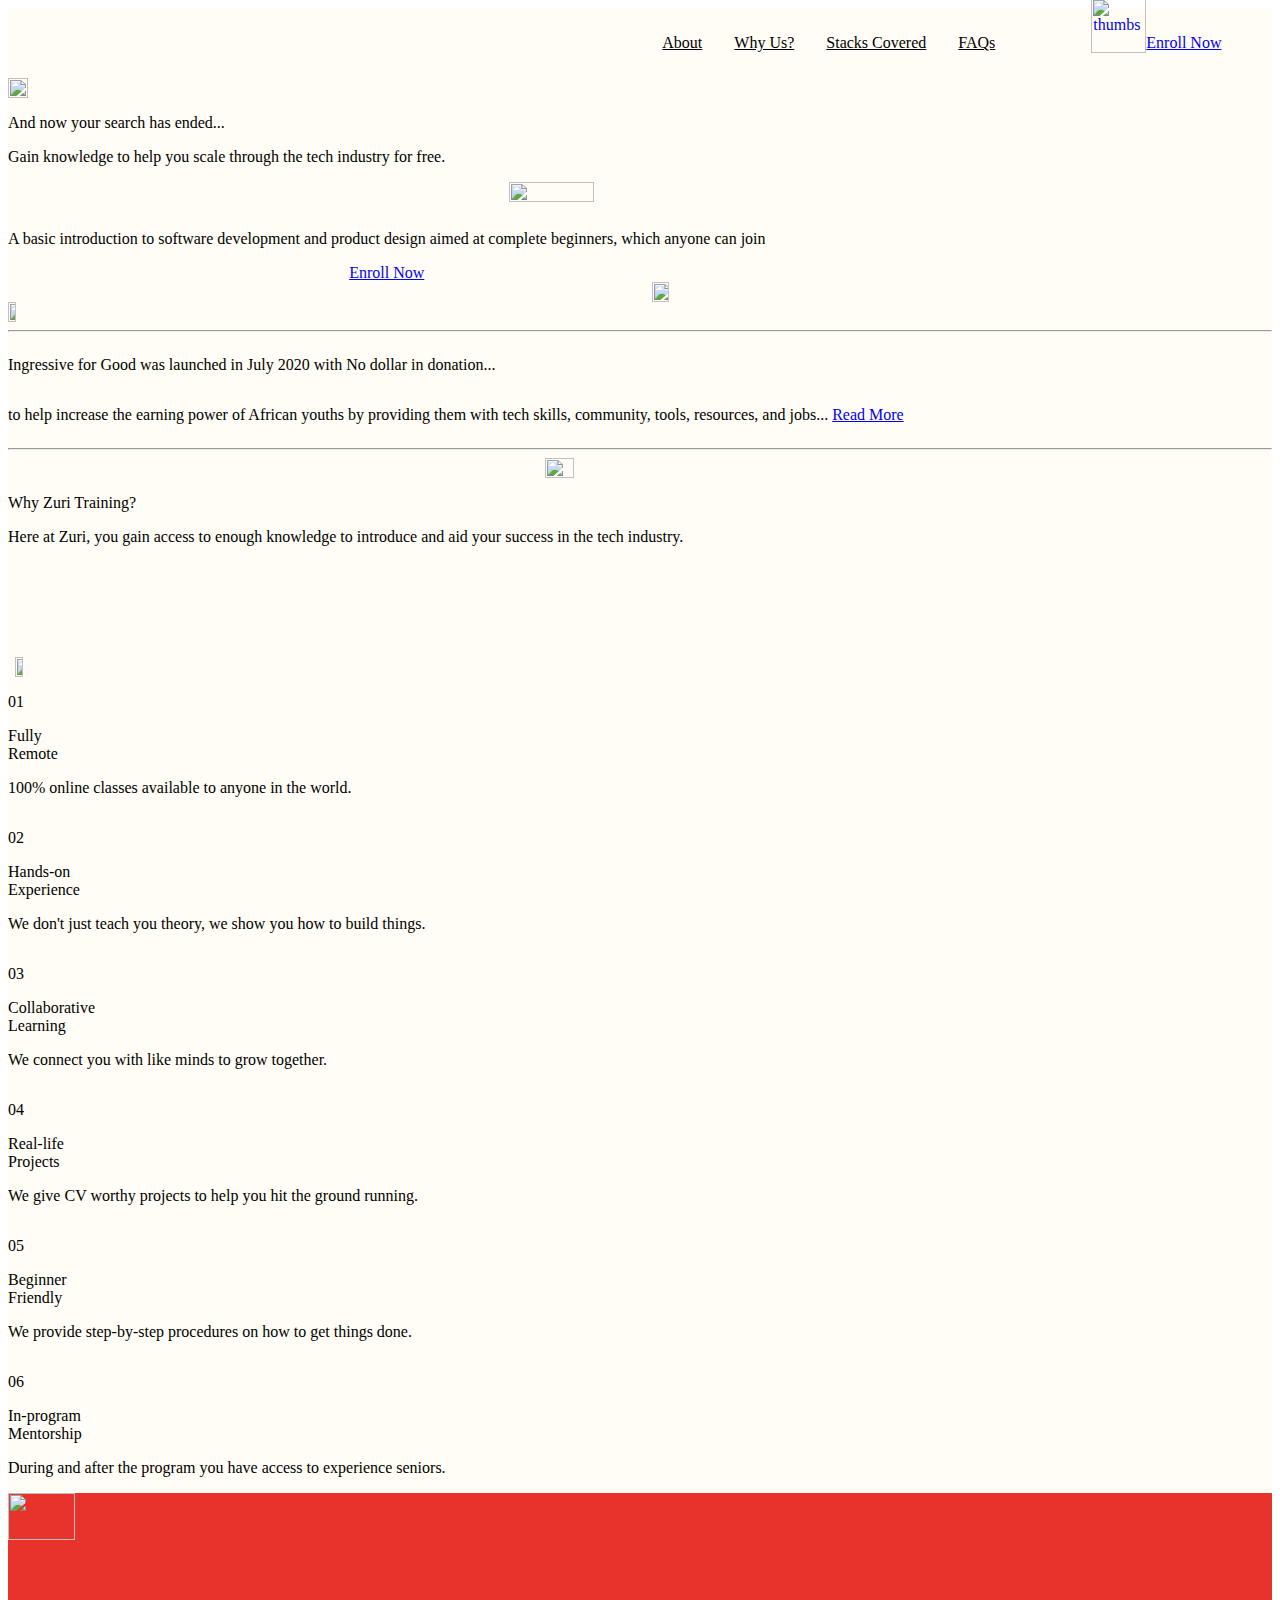
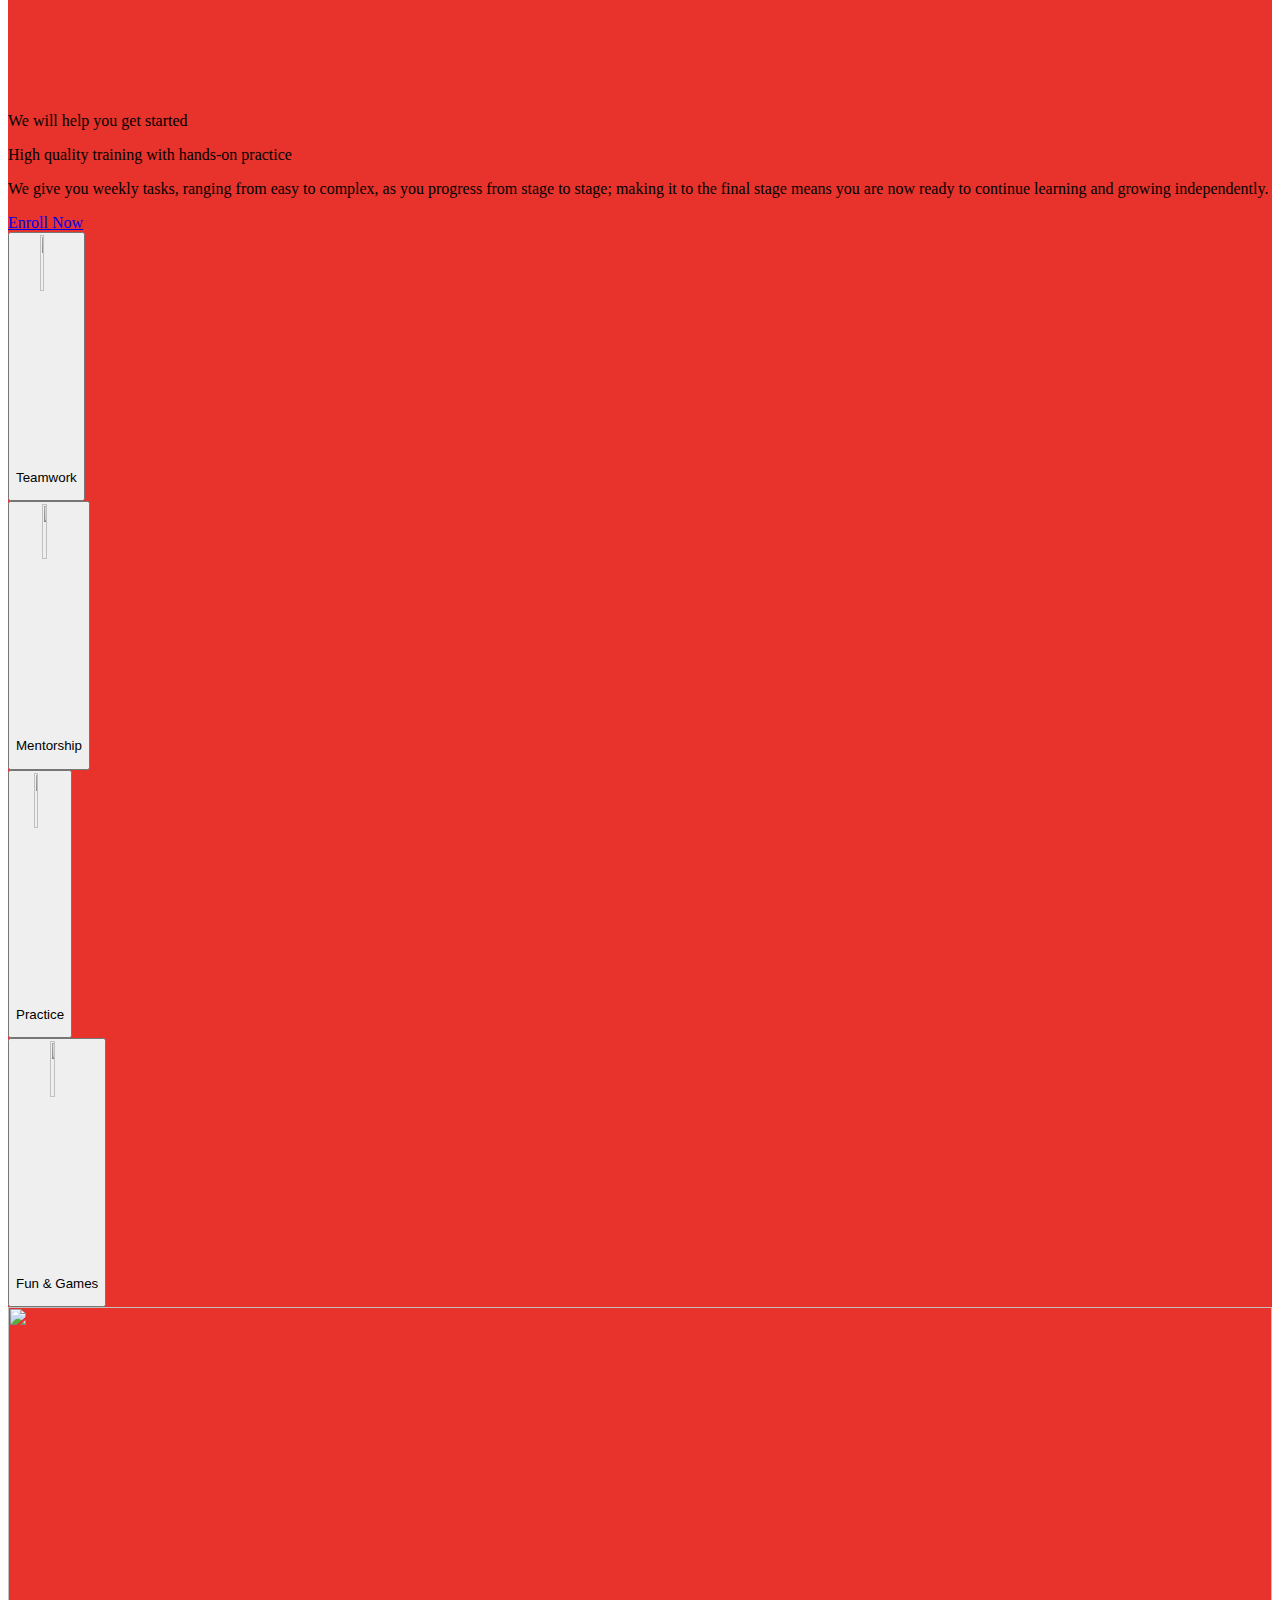
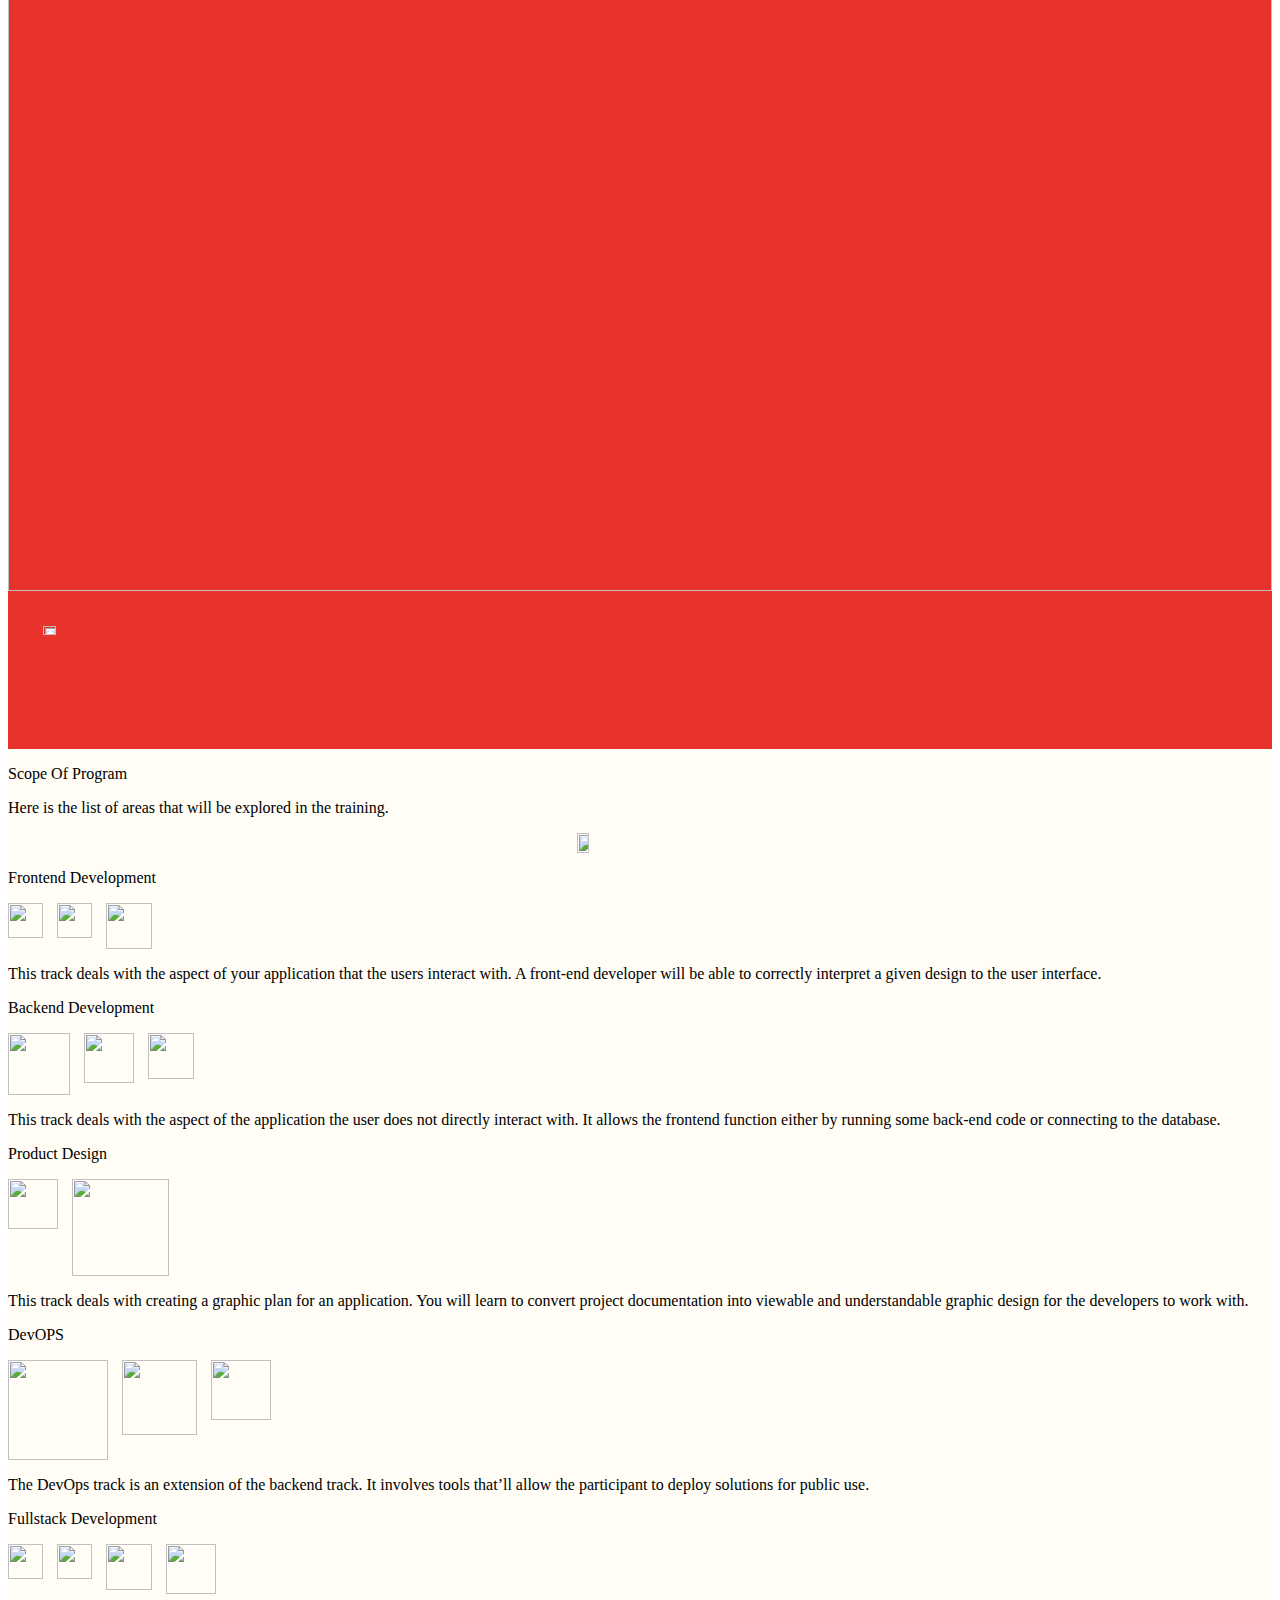
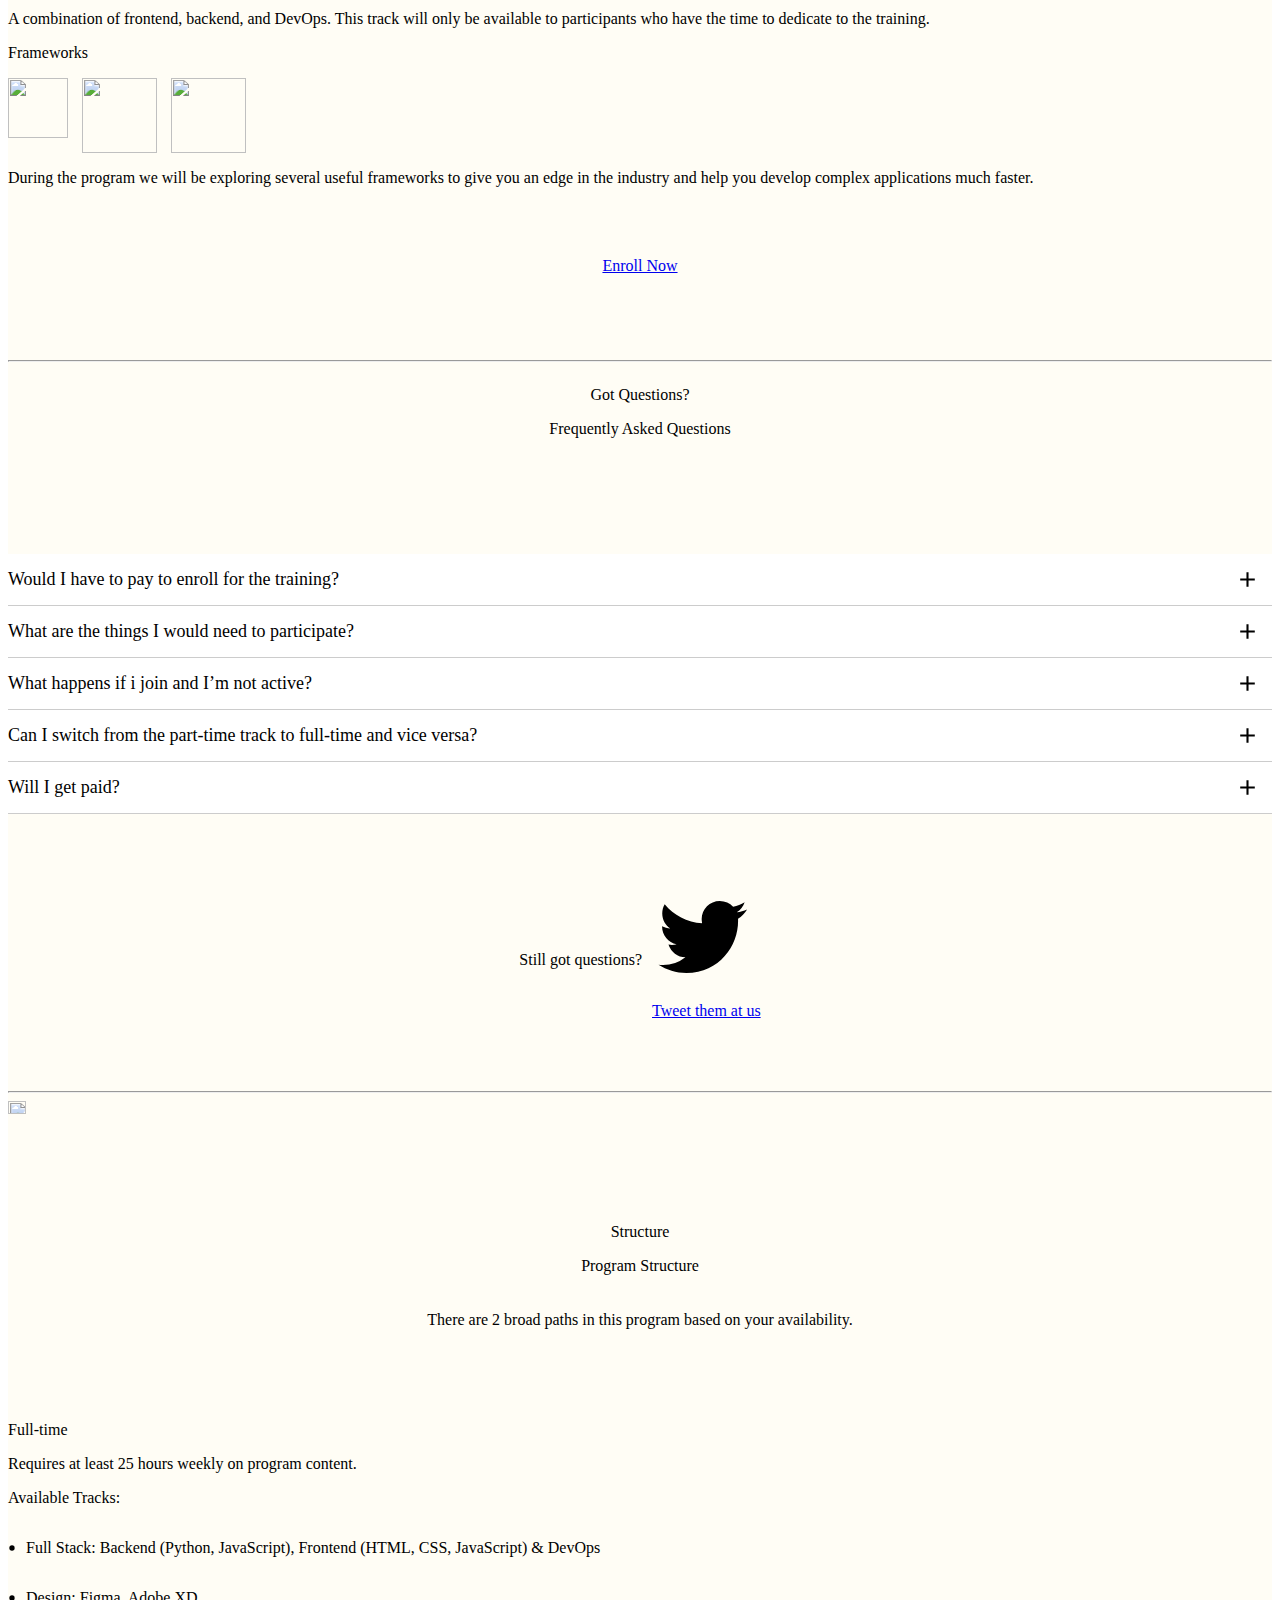
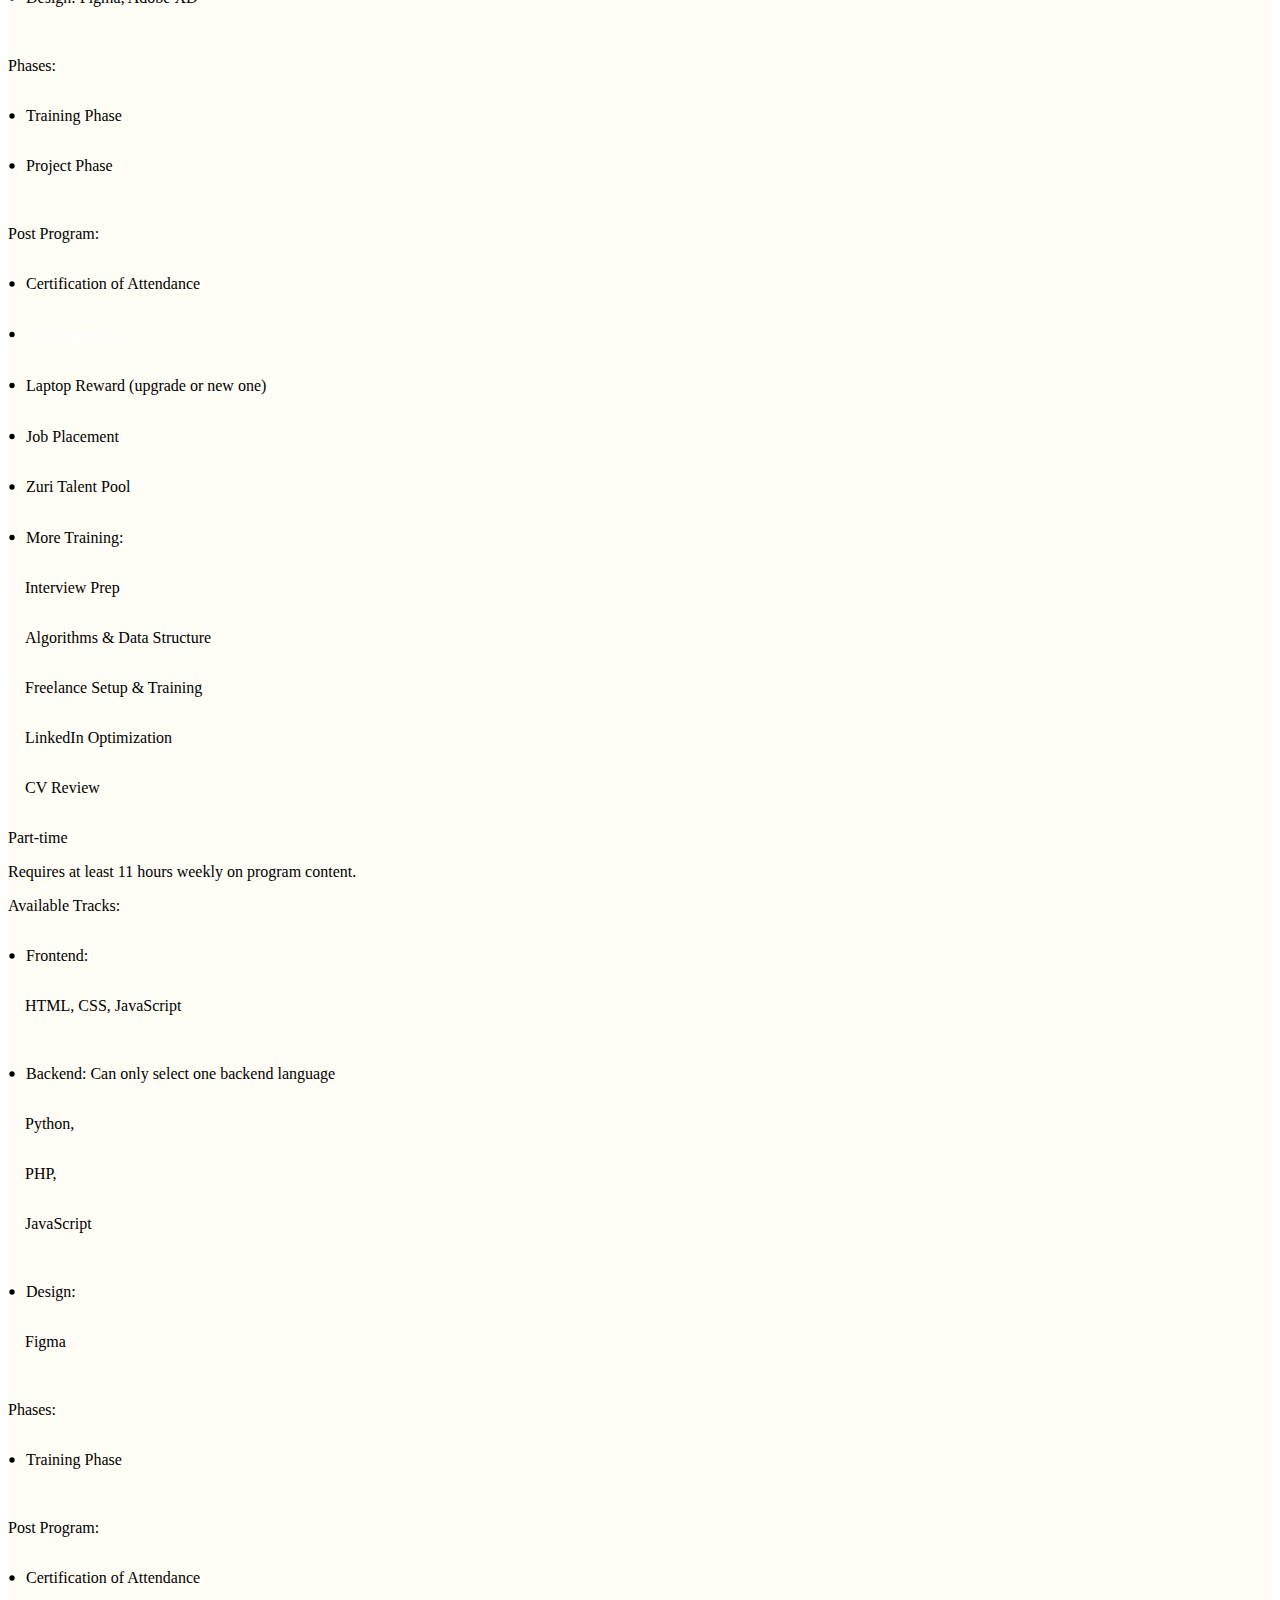
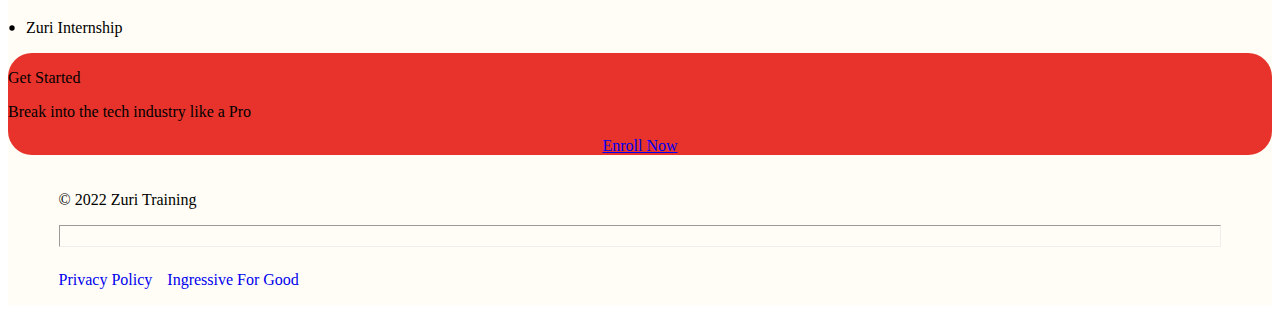
==== page2/index.html @ 5b31861f "Updated Index, Styles and more Resources" ====
<html lang="en"><head><meta charset="utf-8"><link rel="icon" href="/favicon.ico"><meta name="viewport" content="width=device-width,initial-scale=1"><meta name="theme-color" content="#000000"><meta name="Zuri training by ingressive for good" content=" Basic introduction to software development and design aimed at complete beginners which anyone can join."><link rel="”preload”" href="/fonts/Graphik-Medium.woff2"><link rel="”preload”" href="/fonts/Graphik-Semibold.woff2"><link rel="”preload”" href="/fonts/Graphik-Regular.woff2"><link rel="apple-touch-icon" href="/logo192.jpg"><link rel="manifest" href="/manifest.json"><title>Zuri</title><meta name="title" content="Basic introduction to software development and design aimed at complete beginners which anyone can join. "><meta name="description" content="Basic introduction to software development and design aimed at complete beginners which anyone can join."><meta property="og:type" content="website"><meta property="og:url" content=""><meta property="og:title" content="Basic introduction to software development and design aimed at complete beginners which anyone can join. "><meta property="og:description" content="Basic introduction to software development and design aimed at complete beginners which anyone can join."><meta property="og:image" content="./zuri.jpeg"><meta property="twitter:card" content="summary_large_image"><meta property="twitter:url" content=""><meta property="twitter:title" content="Basic introduction to software development and design aimed at complete beginners which anyone can join. "><meta property="twitter:description" content="Basic introduction to software development and design aimed at complete beginners which anyone can join."><script defer="defer" src="/static/js/main.8ba7b611.js"></script><link href="/static/css/main.4be9d1e8.css" rel="stylesheet"><style type="text/css">.styles_faq-row-wrapper__3vA1D {
    background-color: var(--faq-bg-color, white); }
    .styles_faq-row-wrapper__3vA1D h2 {
      margin: 0;
      color: var(--title-text-color, black);
      font-size: var(--title-text-size, 30px); }
    .styles_faq-row-wrapper__3vA1D .styles_faq-row__2YF3c {
      display: flex;
      justify-content: space-between;
      padding: 5px 0;
      border-bottom: 1px solid #ccc; }
    .styles_faq-row-wrapper__3vA1D .styles_row-body__1NvUo .styles_faq-row__2YF3c {
      flex-direction: column;
      position: relative; }
      .styles_faq-row-wrapper__3vA1D .styles_row-body__1NvUo .styles_faq-row__2YF3c .styles_row-title__1YiiY {
        padding: 10px 0;
        display: flex;
        justify-content: space-between;
        color: var(--row-title-color, black);
        font-size: var(--row-title-text-size, large);
        cursor: pointer;
        align-items: center; }
        .styles_faq-row-wrapper__3vA1D .styles_row-body__1NvUo .styles_faq-row__2YF3c .styles_row-title__1YiiY.styles_no-tabfocus__1HmyD {
          outline: none; }
        .styles_faq-row-wrapper__3vA1D .styles_row-body__1NvUo .styles_faq-row__2YF3c .styles_row-title__1YiiY .styles_row-title-text__1MuhU {
          padding-right: 3em; }
        .styles_faq-row-wrapper__3vA1D .styles_row-body__1NvUo .styles_faq-row__2YF3c .styles_row-title__1YiiY .styles_icon-wrapper__2cftw {
          max-width: 25px;
          max-height: 25px;
          margin: 0;
          padding: 0;
          color: var(--arrow-color, black);
          transform: rotate(0deg);
          transition: transform var(--transition-duration, 0.3s);
          position: absolute;
          top: 13px;
          right: 12px; }
          .styles_faq-row-wrapper__3vA1D .styles_row-body__1NvUo .styles_faq-row__2YF3c .styles_row-title__1YiiY .styles_icon-wrapper__2cftw svg {
            width: 100%;
            height: 100%; }
          .styles_faq-row-wrapper__3vA1D .styles_row-body__1NvUo .styles_faq-row__2YF3c .styles_row-title__1YiiY .styles_icon-wrapper__2cftw svg {
            fill: var(--arrow-color, black); }
        .styles_faq-row-wrapper__3vA1D .styles_row-body__1NvUo .styles_faq-row__2YF3c .styles_row-title__1YiiY.styles_closed__39w54 + .styles_row-content__QOGZd {
          visibility: hidden; }
          .styles_faq-row-wrapper__3vA1D .styles_row-body__1NvUo .styles_faq-row__2YF3c .styles_row-title__1YiiY.styles_closed__39w54 + .styles_row-content__QOGZd.styles_animate__3ecdr {
            opacity: 0;
            transition: height var(--transition-duration, 0.3s); }
          .styles_faq-row-wrapper__3vA1D .styles_row-body__1NvUo .styles_faq-row__2YF3c .styles_row-title__1YiiY.styles_closed__39w54 + .styles_row-content__QOGZd.styles_static__3chYW {
            display: none; }
        .styles_faq-row-wrapper__3vA1D .styles_row-body__1NvUo .styles_faq-row__2YF3c .styles_row-title__1YiiY.styles_expanded__3elPy + .styles_row-content__QOGZd {
          visibility: visible; }
          .styles_faq-row-wrapper__3vA1D .styles_row-body__1NvUo .styles_faq-row__2YF3c .styles_row-title__1YiiY.styles_expanded__3elPy + .styles_row-content__QOGZd.styles_static__3chYW {
            display: block; }
        .styles_faq-row-wrapper__3vA1D .styles_row-body__1NvUo .styles_faq-row__2YF3c .styles_row-title__1YiiY.styles_expanded__3elPy .styles_icon-wrapper__2cftw {
          transform: rotate(180deg); }
        .styles_faq-row-wrapper__3vA1D .styles_row-body__1NvUo .styles_faq-row__2YF3c .styles_row-title__1YiiY.styles_expanding__2OAFB .styles_icon-wrapper__2cftw {
          transform: rotate(180deg); }
      .styles_faq-row-wrapper__3vA1D .styles_row-body__1NvUo .styles_faq-row__2YF3c .styles_row-content__QOGZd {
        overflow: hidden;
        transition: height var(--transition-duration, 0.3s);
        transition-timing-function: var(--timing-function, ease); }
        .styles_faq-row-wrapper__3vA1D .styles_row-body__1NvUo .styles_faq-row__2YF3c .styles_row-content__QOGZd .styles_row-content-text__2sgAB {
          color: var(--row-content-color, black);
          font-size: var(--row-content-text-size, medium);
          padding: var(--row-content-padding-top, 0) var(--row-content-padding-right, 0) var(--row-content-padding-bottom, 0) var(--row-content-padding-left, 0); }
  </style><style data-emotion="css" data-s=""></style></head><body><noscript>You need to enable JavaScript to run this app.</noscript><div id="root"><div style="background: rgb(255, 253, 245) none repeat scroll 0% 0%;"><div><header class="MuiPaper-root MuiPaper-elevation MuiPaper-elevation4 MuiAppBar-root MuiAppBar-colorPrimary MuiAppBar-positionFixed mui-fixed css-5poeop" style="padding-top: 15px; padding-bottom: 15px;"><div style="width: 92%; margin: auto;"><div class="MuiToolbar-root MuiToolbar-gutters MuiToolbar-regular css-191lty2"><div style="margin: auto; color: rgb(0, 0, 0); display: flex; max-width: 1440px; width: 100%; justify-content: space-between; height: 40px; align-items: center;"><a href="/"><img src="./logo.svg" alt="" href="/" class="logx"></a><div class="MuiBox-root css-0" style="display: flex; align-items: center;"><a class="MuiButton-root MuiButton-text MuiButton-textPrimary MuiButton-sizeMedium MuiButton-textSizeMedium MuiButtonBase-root  css-1ujsas3" tabindex="0" to="/" href="/#about" style="margin-right: 2rem; color: rgb(0, 0, 0); text-transform: none;">About<span class="MuiTouchRipple-root css-w0pj6f"></span></a><a class="MuiButton-root MuiButton-text MuiButton-textPrimary MuiButton-sizeMedium MuiButton-textSizeMedium MuiButtonBase-root  css-1ujsas3" tabindex="0" to="/" href="/#why-us" style="margin-right: 2rem; color: rgb(0, 0, 0); text-transform: none;">Why Us?<span class="MuiTouchRipple-root css-w0pj6f"></span></a><a class="MuiButton-root MuiButton-text MuiButton-textPrimary MuiButton-sizeMedium MuiButton-textSizeMedium MuiButtonBase-root  css-1ujsas3" tabindex="0" to="/" href="/#stacks-covered" style="margin-right: 2rem; color: rgb(0, 0, 0); text-transform: none;">Stacks Covered<span class="MuiTouchRipple-root css-w0pj6f"></span></a><a class="MuiButton-root MuiButton-text MuiButton-textPrimary MuiButton-sizeMedium MuiButton-textSizeMedium MuiButtonBase-root  css-1ujsas3" tabindex="0" to="/" href="/#faqs" style="margin-right: 6rem; color: rgb(0, 0, 0); text-transform: none;">FAQs<span class="MuiTouchRipple-root css-w0pj6f"></span></a><div style="display: flex; align-items: center;"><a href="/enroll"><img style="margin-top: -36px;" src="../../thumbs.png" alt="thumbs" class="thumbs" width="55px" height=""></a><a class="MuiButton-root MuiButton-text MuiButton-textPrimary MuiButton-sizeMedium MuiButton-textSizeMedium MuiButtonBase-root button1 css-1ujsas3" tabindex="0" style="position: initial;" href="/enroll">Enroll Now<span class="MuiTouchRipple-root css-w0pj6f"></span></a> </div></div></div></div></div></header></div><div class="root1" style="display: flex; align-items: center;"><div class="MuiGrid-root MuiGrid-container MuiGrid-spacing-xs-2 css-isbt42"><div class="MuiGrid-root MuiGrid-item MuiGrid-grid-xs-12 MuiGrid-grid-md-12 MuiGrid-grid-lg-3 css-ja4s3e" style="display: flex; align-items: center;"><div><img src="../../../lady1.jpg" alt="" class="lady1" width="100%"></div></div><div class="MuiGrid-root MuiGrid-item MuiGrid-grid-xs-12 MuiGrid-grid-md-12 MuiGrid-grid-lg-6 css-tletg0"><p class="MuiTypography-root MuiTypography-body1 section1-details-small css-9l3uo3">And now your search has ended...</p><p class="MuiTypography-root MuiTypography-body1 section1-details-large css-9l3uo3">Gain knowledge to help you scale through the tech industry for free.</p><div style="display: flex; justify-content: right; margin-left: -20px; margin-bottom: 28px;" class="wire"> <img src="../../../line.svg" alt="" class="line" width="33%"></div><p class="MuiTypography-root MuiTypography-body1 section1-details-large2 css-9l3uo3">A basic introduction to software development and product design aimed at complete beginners, which anyone can join</p><div style="display: flex; justify-content: center;">  <a class="MuiButton-root MuiButton-contained MuiButton-containedPrimary MuiButton-sizeMedium MuiButton-containedSizeMedium MuiButtonBase-root button1 css-1hw9j7s" tabindex="0" href="/enroll">Enroll Now<span class="MuiTouchRipple-root css-w0pj6f"></span></a></div><div class="wire6" style="display: flex; justify-content: end; margin: auto;"><img src="../../../section1wire.svg" class="line2" alt="" width="15%"></div><img src="../.././maleface.svg" alt="" class="line3" width="10%"></div><div class="MuiGrid-root MuiGrid-item MuiGrid-grid-xs-12 MuiGrid-grid-md-12 MuiGrid-grid-lg-3 css-ja4s3e" style="display: flex; align-items: center;"><div><img src="../../../male1.jpg" alt="" class="male1"></div></div></div></div><div class="root2" id="about"><hr class="MuiDivider-root MuiDivider-fullWidth css-39bbo6"><div class="MuiGrid-root MuiGrid-container MuiGrid-spacing-xs-2 css-isbt42"><div class="MuiGrid-root MuiGrid-item MuiGrid-grid-xs-12 MuiGrid-grid-md-4 css-19egsyp" style="display: flex; align-items: center;"><p class="MuiTypography-root MuiTypography-body1 section2-detail1 css-9l3uo3">Ingressive for Good was launched in July 2020 with No dollar in donation...</p></div><div class="MuiGrid-root MuiGrid-item MuiGrid-grid-xs-12 MuiGrid-grid-md-4 css-19egsyp"><div class="main-section2"><img src="../../../ingresive.jpg" alt="" class="image2"></div></div><div class="MuiGrid-root MuiGrid-item MuiGrid-grid-xs-12 MuiGrid-grid-md-4 css-19egsyp" style="display: flex; align-items: center;"><p class="MuiTypography-root MuiTypography-body1 show-more css-9l3uo3">to help increase the earning power of African youths by providing them with tech skills, community, tools, resources, and jobs... <span><a href="https://ingressive.org/i4g-in-2021/" target="_blank" rel="noreferrer" class="read-or-hide">Read More</a>  </span>       </p></div></div><hr class="MuiDivider-root MuiDivider-fullWidth css-39bbo6"></div><div class="root3" id="why-us"><div class="MuiGrid-root MuiGrid-container css-1d3bbye"><div class="MuiGrid-root MuiGrid-item MuiGrid-grid-xs-12 MuiGrid-grid-md-7 css-1ak9ift"><div style="display: flex; justify-content: center;"><img src="../../../section3wire.svg" alt="" width="15%"></div><div><p class="MuiTypography-root MuiTypography-body1 section3-details-small css-9l3uo3">Why Zuri Training?</p><p class="MuiTypography-root MuiTypography-body1 section3-details-large css-9l3uo3">Here at Zuri, you gain access to enough knowledge to introduce and aid your success in the tech industry.</p></div></div><div class="MuiGrid-root MuiGrid-item MuiGrid-grid-xs-12 MuiGrid-grid-md-5 css-1r482s6" style="display: flex; align-items: center;"><div style="display: flex; justify-content: right; margin-top: 95px;"><img src="../../../Star.jpg" alt="" class="start" width="65%"></div></div></div></div><div class=" background1"><div class="MuiGrid-root MuiGrid-container MuiGrid-spacing-xs-3 root4 css-1h77wgb"><div class="MuiGrid-root MuiGrid-item MuiGrid-grid-xs-12 MuiGrid-grid-sm-12 MuiGrid-grid-md-6 MuiGrid-grid-lg-4 grid-style box-grid css-170ukis"><div class="box1"><img class="box1-image" src="../../../curve1.png" alt=""><p class="MuiTypography-root MuiTypography-body1 number1 css-9l3uo3">01</p><p class="MuiTypography-root MuiTypography-body1 remote css-9l3uo3">Fully <br> Remote</p><p class="MuiTypography-root MuiTypography-body1 online css-9l3uo3">100% online classes available to anyone in the world.</p></div></div><div class="MuiGrid-root MuiGrid-item MuiGrid-grid-xs-12 MuiGrid-grid-sm-12 MuiGrid-grid-md-6 MuiGrid-grid-lg-4 grid-style css-170ukis"><div class="box2"><img class="box1-image" src="../../../curve.svg" alt=""><p class="MuiTypography-root MuiTypography-body1 number2 css-9l3uo3">02</p><p class="MuiTypography-root MuiTypography-body1 remote2 css-9l3uo3">Hands-on <br> Experience</p><p class="MuiTypography-root MuiTypography-body1 online2 css-9l3uo3">We don't just teach you theory, we show you how to build things.</p></div></div><div class="MuiGrid-root MuiGrid-item MuiGrid-grid-xs-12 MuiGrid-grid-sm-12 MuiGrid-grid-md-6 MuiGrid-grid-lg-4 grid-style css-170ukis"><div class="box2"><img class="box1-image" src="../../../curve3.svg" alt=""><p class="MuiTypography-root MuiTypography-body1 number2 css-9l3uo3">03</p><p class="MuiTypography-root MuiTypography-body1 remote2 css-9l3uo3">Collaborative <br> Learning</p><p class="MuiTypography-root MuiTypography-body1 online2 css-9l3uo3">We connect you with like minds to grow together.</p></div></div><div class="MuiGrid-root MuiGrid-item MuiGrid-grid-xs-12 MuiGrid-grid-sm-12 MuiGrid-grid-md-6 MuiGrid-grid-lg-4 grid-style css-170ukis"><div class="box2"><img class="box1-image" src="../../../curve4.svg" alt=""><p class="MuiTypography-root MuiTypography-body1 number2 css-9l3uo3">04</p><p class="MuiTypography-root MuiTypography-body1 remote2 css-9l3uo3">Real-life <br> Projects</p><p class="MuiTypography-root MuiTypography-body1 online2 css-9l3uo3">We give CV worthy projects to help you hit the ground running.</p></div></div><div class="MuiGrid-root MuiGrid-item MuiGrid-grid-xs-12 MuiGrid-grid-sm-12 MuiGrid-grid-md-6 MuiGrid-grid-lg-4 grid-style css-170ukis"><div class="box2"><img class="box1-image" src="../../../curve5.svg" alt=""><p class="MuiTypography-root MuiTypography-body1 number2 css-9l3uo3">05</p><p class="MuiTypography-root MuiTypography-body1 remote2 css-9l3uo3">Beginner <br> Friendly</p><p class="MuiTypography-root MuiTypography-body1 online2 css-9l3uo3">We provide step-by-step procedures on how to get things done.</p></div></div><div class="MuiGrid-root MuiGrid-item MuiGrid-grid-xs-12 MuiGrid-grid-sm-12 MuiGrid-grid-md-6 MuiGrid-grid-lg-4 grid-style css-170ukis"><div class="box2"><img class="box1-image" src="../../../curve6.svg" alt=""><p class="MuiTypography-root MuiTypography-body1 number2 css-9l3uo3">06</p><p class="MuiTypography-root MuiTypography-body1 remote2 css-9l3uo3">In-program<br> Mentorship</p><p class="MuiTypography-root MuiTypography-body1 online2 css-9l3uo3">During and after the program you have access to experience seniors.</p></div></div></div></div><div class="main5" style="background-color: rgb(231, 51, 43);"><div class="MuiGrid-root MuiGrid-container MuiGrid-spacing-xs-3  root3 css-1h77wgb"><div class="MuiGrid-root MuiGrid-item MuiGrid-grid-xs-12 MuiGrid-grid-lg-5 grid-style css-15sg80i"><div class="main5box"><img src="../../../section5wire.svg" alt="" width="23%"></div><p class="MuiTypography-root MuiTypography-body1 section5-details-small css-9l3uo3">We will help you get started</p><p class="MuiTypography-root MuiTypography-body1 section5-details-large css-9l3uo3">High quality training with hands-on practice</p><p class="MuiTypography-root MuiTypography-body1 section5-details-large2 css-9l3uo3">We give you weekly tasks, ranging from easy to complex, as you progress from stage to stage; making it to the final stage means you are now ready to continue learning and growing independently.</p><a class="MuiButton-root MuiButton-contained MuiButton-containedPrimary MuiButton-sizeMedium MuiButton-containedSizeMedium MuiButtonBase-root button5 css-1hw9j7s" tabindex="0" href="/enroll">Enroll Now<span class="MuiTouchRipple-root css-w0pj6f"></span></a><div class="MuiGrid-root MuiGrid-container MuiGrid-spacing-xs-3 css-1h77wgb"><div class="MuiGrid-root MuiGrid-item MuiGrid-grid-xs-6 MuiGrid-grid-sm-6 MuiGrid-grid-md-3 MuiGrid-grid-lg-6 css-1vh5myd"><button class="MuiButton-root MuiButton-outlined MuiButton-outlinedPrimary MuiButton-sizeMedium MuiButton-outlinedSizeMedium MuiButtonBase-root button52 css-79xub" tabindex="0" type="button"><img src="../../../hand.svg" alt="" style="padding-right: 9px;" width="25%"> <p class="MuiTypography-root MuiTypography-body1 teams css-9l3uo3">Teamwork</p> </button></div><div class="MuiGrid-root MuiGrid-item MuiGrid-grid-xs-6 MuiGrid-grid-sm-6 MuiGrid-grid-md-3 MuiGrid-grid-lg-6 css-1vh5myd"><button class="MuiButton-root MuiButton-outlined MuiButton-outlinedPrimary MuiButton-sizeMedium MuiButton-outlinedSizeMedium MuiButtonBase-root button52 css-79xub" tabindex="0" type="button"><img src="../../../mentor.svg" alt="" style="padding-right: 9px;" width="25%"> <p class="MuiTypography-root MuiTypography-body1 teams css-9l3uo3">Mentorship</p> </button></div><div class="MuiGrid-root MuiGrid-item MuiGrid-grid-xs-6 MuiGrid-grid-sm-6 MuiGrid-grid-md-3 MuiGrid-grid-lg-6 css-1vh5myd"><button class="MuiButton-root MuiButton-outlined MuiButton-outlinedPrimary MuiButton-sizeMedium MuiButton-outlinedSizeMedium MuiButtonBase-root button52 css-79xub" tabindex="0" type="button"><img src="../../../practice.svg" alt="" style="padding-right: 9px;" width="25%"> <p class="MuiTypography-root MuiTypography-body1 teams css-9l3uo3">Practice</p> </button></div><div class="MuiGrid-root MuiGrid-item MuiGrid-grid-xs-6 MuiGrid-grid-sm-6 MuiGrid-grid-md-3 MuiGrid-grid-lg-6 css-1vh5myd"><button class="MuiButton-root MuiButton-outlined MuiButton-outlinedPrimary MuiButton-sizeMedium MuiButton-outlinedSizeMedium MuiButtonBase-root button52 css-79xub" tabindex="0" type="button"><img src="../../../games.svg" alt="" style="padding-right: 9px;" width="25%"> <p class="MuiTypography-root MuiTypography-body1 teams css-9l3uo3">Fun &amp; Games</p> </button></div></div></div><div class="MuiGrid-root MuiGrid-item MuiGrid-grid-xs-12 MuiGrid-grid-lg-7 grid-style css-c40sdo"><div><img src="../../../section5-image.png" alt="" width="100%"></div></div></div><div><img src="../../../dotsection5.svg" alt="" style="padding: 35px;" width="10%"></div></div><div class="root6" id="stacks-covered"><div class="MuiGrid-root MuiGrid-container MuiGrid-spacing-xs-3 css-1h77wgb"><div class="MuiGrid-root MuiGrid-item MuiGrid-grid-sm-8 MuiGrid-grid-md-12 MuiGrid-grid-lg-6 css-1806g5o"><div><p class="MuiTypography-root MuiTypography-body1 section3-details-small css-9l3uo3">Scope Of Program</p><p class="MuiTypography-root MuiTypography-body1 section3-details-large css-9l3uo3">Here is the list of areas that will be explored in the training.</p></div></div><div class="MuiGrid-root MuiGrid-item MuiGrid-grid-sm-4 MuiGrid-grid-md-12 MuiGrid-grid-lg-6 css-zguh77"><div></div></div></div><div style="display: flex; justify-content: center;"><img src="../../../section6.svg" alt="" class="wire10" id="frontend" width="10%"></div><div class="MuiGrid-root MuiGrid-container MuiGrid-spacing-xs-3 css-1h77wgb"><div class="MuiGrid-root MuiGrid-item MuiGrid-grid-xs-12 MuiGrid-grid-sm-12 MuiGrid-grid-md-6 MuiGrid-grid-lg-4 css-170ukis"><div class="box6"><p class="MuiTypography-root MuiTypography-body1 title6 css-9l3uo3">Frontend Development</p><div style="display: flex;"> <img src="../../../html.svg" alt="" style="padding-right: 14px;" width="35px"> <img src="../../../css-3 logo.svg" alt="" style="padding-right: 14px;" width="35px"> <img src="../../../javascript logo.svg" alt="" style="padding-right: 14px;" width="46px"></div><p class="MuiTypography-root MuiTypography-body1 details6 css-9l3uo3" style="margin-bottom: 5px;">This track deals with the aspect of your application that the users interact with. A front-end developer will be able to correctly interpret a given design to the user interface.</p></div></div><div class="MuiGrid-root MuiGrid-item MuiGrid-grid-xs-12 MuiGrid-grid-sm-12 MuiGrid-grid-md-6 MuiGrid-grid-lg-4 css-170ukis"><div class="box6" id="backend"><p class="MuiTypography-root MuiTypography-body1 title6 css-9l3uo3">Backend Development</p><div style="display: flex;"> <img src="../../../php2 logo.svg" alt="" style="padding-right: 14px;" width="62px"> <img src="../../../python-4 logo.svg" alt="" style="padding-right: 14px;" width="50px"> <img src="../../../javascript logo.svg" alt="" style="padding-right: 14px;" width="46px"></div><p class="MuiTypography-root MuiTypography-body1 details6 css-9l3uo3">This track deals with the aspect of the application the user does not directly interact with. It allows the frontend function either by running some back-end code or connecting to the database.</p></div></div><div class="MuiGrid-root MuiGrid-item MuiGrid-grid-xs-12 MuiGrid-grid-sm-12 MuiGrid-grid-md-6 MuiGrid-grid-lg-4 css-170ukis"><div class="box6" id="design"><p class="MuiTypography-root MuiTypography-body1 title6 css-9l3uo3">Product Design</p><div style="display: flex;"> <img src="../../../adobe-xd logo.svg" alt="" style="padding-right: 14px;" width="50px"> <img src="../../../Figma logo.svg" alt="" style="padding-right: 7px;" width="97px"> </div><p class="MuiTypography-root MuiTypography-body1 details6 css-9l3uo3">This track deals with creating a graphic plan for an application. You will learn to convert project documentation into viewable and understandable graphic design for the developers to work with.</p></div></div><div class="MuiGrid-root MuiGrid-item MuiGrid-grid-xs-12 MuiGrid-grid-sm-12 MuiGrid-grid-md-6 MuiGrid-grid-lg-4 css-170ukis"><div class="box6" id="devops"><p class="MuiTypography-root MuiTypography-body1 title6 css-9l3uo3">DevOPS</p><div style="display: flex;"> <img src="../../../Ubuntu logo.svg" alt="" style="padding-right: 14px;" width="100px"> <img src="../../../Bash logo.svg" alt="" style="padding-right: 14px;" width="75px"> <img src="../../../aws logo.svg" alt="" style="padding-right: 14px;" width="60px"></div><p class="MuiTypography-root MuiTypography-body1 details6 css-9l3uo3">The DevOps track is an extension of the backend track. It involves tools that’ll allow the participant to deploy solutions for public use.</p></div></div><div class="MuiGrid-root MuiGrid-item MuiGrid-grid-xs-12 MuiGrid-grid-sm-12 MuiGrid-grid-md-6 MuiGrid-grid-lg-4 css-170ukis"><div class="box6" id="fullstack"><p class="MuiTypography-root MuiTypography-body1 title6 css-9l3uo3">Fullstack Development</p><div style="display: flex;"> <img src="../../../html.svg" alt="" style="padding-right: 14px;" width="35px"> <img src="../../../css-3 logo.svg" alt="" style="padding-right: 14px;" width="35px"> <img src="../../../javascript logo.svg" alt="" style="padding-right: 14px;" width="46px"><img src="../../../python-4 logo.svg" alt="" style="padding-right: 14px;" width="50px"></div><p class="MuiTypography-root MuiTypography-body1 details6 css-9l3uo3" style="margin-bottom: 8px;">A combination of frontend, backend, and DevOps. This track will only be available to participants who have the time to dedicate to the training.</p></div></div><div class="MuiGrid-root MuiGrid-item MuiGrid-grid-xs-12 MuiGrid-grid-sm-12 MuiGrid-grid-md-6 MuiGrid-grid-lg-4 css-170ukis" id="framework"><div class="box6"><p class="MuiTypography-root MuiTypography-body1 title6 css-9l3uo3">Frameworks</p><div style="display: flex;"> <img src="../../../Laravel logo.svg" alt="" style="padding-right: 14px;" width="60px"> <img src="../../../React logo.svg" alt="" style="padding-right: 14px;" width="75px"> <img src="../../../Django logo.svg" alt="" style="padding-right: 14px;" width="75px"></div><p class="MuiTypography-root MuiTypography-body1 details6 css-9l3uo3" style="margin-bottom: 20px;">During the program we will be exploring several useful frameworks to give you an edge in the industry and help you develop complex applications much faster.</p></div></div></div><div style="display: flex; justify-content: center; margin-bottom: 85px; margin-top: 70px;">  <a class="MuiButton-root MuiButton-contained MuiButton-containedPrimary MuiButton-sizeMedium MuiButton-containedSizeMedium MuiButtonBase-root button1 css-1hw9j7s" tabindex="0" href="/enroll">Enroll Now<span class="MuiTouchRipple-root css-w0pj6f"></span></a></div><hr class="MuiDivider-root MuiDivider-fullWidth css-39bbo6"></div><div class="root3" id="faqs"><div class="box7"><img src="../../../section7wire.svg" alt="" class="box7-image"></div><div><p class="MuiTypography-root MuiTypography-body1 section3-details-small boxes css-9l3uo3" style="text-align: center;">Got Questions?</p><p class="MuiTypography-root MuiTypography-body1 section3-details-large css-9l3uo3" style="text-align: center; padding-bottom: 100px;">Frequently Asked Questions</p></div><div class="faq-box1"><div class="faq-row-wrapper styles_faq-row-wrapper__3vA1D"><section class="faq-body styles_row-body__1NvUo" role="list"><section class="faq-row styles_faq-row__2YF3c" role="listitem"><div class="row-title closed styles_row-title__1YiiY styles_closed__39w54" role="button" aria-expanded="false" aria-controls="react-faq-rowcontent-1" tabindex="0"><div class="row-title-text styles_row-title-text__1MuhU" id="react-faq-rowtitle-1">Would I have to pay to enroll for the training?</div><span class="icon-wrapper styles_icon-wrapper__2cftw" aria-hidden="true"><svg class="MuiSvgIcon-root MuiSvgIcon-fontSizeMedium css-vubbuv" focusable="false" aria-hidden="true" viewBox="0 0 24 24" data-testid="AddIcon"><path d="M19 13h-6v6h-2v-6H5v-2h6V5h2v6h6v2z"></path></svg></span></div><div class="styles_row-content__QOGZd row-content styles_animate__3ecdr" role="region" id="react-faq-rowcontent-1" aria-expanded="false" aria-hidden="true" style="height: 0px;"><div class="styles_row-content-text__2sgAB row-content-text">No, the program is completely free thanks to Ingressive For Good</div></div></section><section class="faq-row styles_faq-row__2YF3c" role="listitem"><div class="row-title closed styles_row-title__1YiiY styles_closed__39w54" role="button" aria-expanded="false" aria-controls="react-faq-rowcontent-2" tabindex="0"><div class="row-title-text styles_row-title-text__1MuhU" id="react-faq-rowtitle-2">What are the things I would need to participate?</div><span class="icon-wrapper styles_icon-wrapper__2cftw" aria-hidden="true"><svg class="MuiSvgIcon-root MuiSvgIcon-fontSizeMedium css-vubbuv" focusable="false" aria-hidden="true" viewBox="0 0 24 24" data-testid="AddIcon"><path d="M19 13h-6v6h-2v-6H5v-2h6V5h2v6h6v2z"></path></svg></span></div><div class="styles_row-content__QOGZd row-content styles_animate__3ecdr" role="region" id="react-faq-rowcontent-2" aria-expanded="false" aria-hidden="true" style="height: 0px;"><div class="styles_row-content-text__2sgAB row-content-text">You'll need a laptop, internet connection and the willingness to learn through collaboration and mentorship.</div></div></section><section class="faq-row styles_faq-row__2YF3c" role="listitem"><div class="row-title closed styles_row-title__1YiiY styles_closed__39w54" role="button" aria-expanded="false" aria-controls="react-faq-rowcontent-3" tabindex="0"><div class="row-title-text styles_row-title-text__1MuhU" id="react-faq-rowtitle-3">What happens if i join and I’m not active?</div><span class="icon-wrapper styles_icon-wrapper__2cftw" aria-hidden="true"><svg class="MuiSvgIcon-root MuiSvgIcon-fontSizeMedium css-vubbuv" focusable="false" aria-hidden="true" viewBox="0 0 24 24" data-testid="AddIcon"><path d="M19 13h-6v6h-2v-6H5v-2h6V5h2v6h6v2z"></path></svg></span></div><div class="styles_row-content__QOGZd row-content styles_animate__3ecdr" role="region" id="react-faq-rowcontent-3" aria-expanded="false" aria-hidden="true" style="height: 0px;"><div class="styles_row-content-text__2sgAB row-content-text">Participants who join the program and stop engaging will be given the chance to catch up. You'll also be assigned a 'study-mate' and mentor to help you. However, there is the possibility of not being promoted to the next stage if you remain inactive for too long</div></div></section><section class="faq-row styles_faq-row__2YF3c" role="listitem"><div class="row-title closed styles_row-title__1YiiY styles_closed__39w54" role="button" aria-expanded="false" aria-controls="react-faq-rowcontent-4" tabindex="0"><div class="row-title-text styles_row-title-text__1MuhU" id="react-faq-rowtitle-4">Can I switch from the part-time track to full-time and vice versa?</div><span class="icon-wrapper styles_icon-wrapper__2cftw" aria-hidden="true"><svg class="MuiSvgIcon-root MuiSvgIcon-fontSizeMedium css-vubbuv" focusable="false" aria-hidden="true" viewBox="0 0 24 24" data-testid="AddIcon"><path d="M19 13h-6v6h-2v-6H5v-2h6V5h2v6h6v2z"></path></svg></span></div><div class="styles_row-content__QOGZd row-content styles_animate__3ecdr" role="region" id="react-faq-rowcontent-4" aria-expanded="false" aria-hidden="true" style="height: 0px;"><div class="styles_row-content-text__2sgAB row-content-text"><p>Unfortunately, no, you cannot switch from part-time to full-time and vice-versa</p></div></div></section><section class="faq-row styles_faq-row__2YF3c" role="listitem"><div class="row-title closed styles_row-title__1YiiY styles_closed__39w54" role="button" aria-expanded="false" aria-controls="react-faq-rowcontent-5" tabindex="0"><div class="row-title-text styles_row-title-text__1MuhU" id="react-faq-rowtitle-5">Will I get paid?</div><span class="icon-wrapper styles_icon-wrapper__2cftw" aria-hidden="true"><svg class="MuiSvgIcon-root MuiSvgIcon-fontSizeMedium css-vubbuv" focusable="false" aria-hidden="true" viewBox="0 0 24 24" data-testid="AddIcon"><path d="M19 13h-6v6h-2v-6H5v-2h6V5h2v6h6v2z"></path></svg></span></div><div class="styles_row-content__QOGZd row-content styles_animate__3ecdr" role="region" id="react-faq-rowcontent-5" aria-expanded="false" aria-hidden="true" style="height: 0px;"><div class="styles_row-content-text__2sgAB row-content-text"><p>We reward some participants who complete tasks early, however, this is not a weekly reward. All the work that will be done during the program are hypothetical.</p></div></div></section></section></div></div><div style="display: flex; justify-content: center; align-items: center; padding-bottom: 40px; padding-top: 70px;" class="box7-main"><p class="MuiTypography-root MuiTypography-body1 ques css-9l3uo3" style="padding-right: 10px; padding-bottom: 7px;">Still got questions?</p> <div style="display: flex; justify-content: center; padding-bottom: 7px;">  <a class="MuiButton-root MuiButton-contained MuiButton-containedPrimary MuiButton-sizeMedium MuiButton-containedSizeMedium MuiButtonBase-root button1 css-1hw9j7s" tabindex="0" href="https://twitter.com/thezuriteam" target="_blank">  <svg class="MuiSvgIcon-root MuiSvgIcon-fontSizeMedium css-vubbuv" focusable="false" aria-hidden="true" viewBox="0 0 24 24" data-testid="TwitterIcon" style="color: white; padding-right: 7px;"><path d="M22.46 6c-.77.35-1.6.58-2.46.69.88-.53 1.56-1.37 1.88-2.38-.83.5-1.75.85-2.72 1.05C18.37 4.5 17.26 4 16 4c-2.35 0-4.27 1.92-4.27 4.29 0 .34.04.67.11.98C8.28 9.09 5.11 7.38 3 4.79c-.37.63-.58 1.37-.58 2.15 0 1.49.75 2.81 1.91 3.56-.71 0-1.37-.2-1.95-.5v.03c0 2.08 1.48 3.82 3.44 4.21a4.22 4.22 0 0 1-1.93.07 4.28 4.28 0 0 0 4 2.98 8.521 8.521 0 0 1-5.33 1.84c-.34 0-.68-.02-1.02-.06C3.44 20.29 5.7 21 8.12 21 16 21 20.33 14.46 20.33 8.79c0-.19 0-.37-.01-.56.84-.6 1.56-1.36 2.14-2.23z"></path></svg> <p class="MuiTypography-root MuiTypography-body1 css-9l3uo3">Tweet them at us</p><span class="MuiTouchRipple-root css-w0pj6f"></span></a></div></div><hr class="MuiDivider-root MuiDivider-fullWidth css-39bbo6"></div><div class="root8"><div class="box7" id="what-we-do"><img src="../../../section7wire.svg" alt="" class="box7-image"></div><div class="box8-box"><img src="../../../Star1.svg" alt="" class="box8-image" width="12%"></div><div><p class="MuiTypography-root MuiTypography-body1 section3-details-small boxes css-9l3uo3" style="text-align: center;">Structure</p><p class="MuiTypography-root MuiTypography-body1 section3-details-large css-9l3uo3" style="text-align: center; padding-bottom: 20px;">Program Structure</p><p class="MuiTypography-root MuiTypography-body1 ques css-9l3uo3" style="text-align: center; padding-bottom: 60px;">There are 2 broad paths in this program based on your availability.</p> </div><div class="MuiGrid-root MuiGrid-container MuiGrid-spacing-xs-5 css-xgs5wp"><div class="move">  <img src="./move.svg" alt="" class=""></div><div class="MuiGrid-root MuiGrid-item MuiGrid-grid-xs-12 MuiGrid-grid-sm-12 MuiGrid-grid-md-6 css-iol86l" style="display: flex;"><div class="section8-main"><p class="MuiTypography-root MuiTypography-body1 title8 box8 css-9l3uo3">Full-time</p><p class="MuiTypography-root MuiTypography-body1 details8 box8 css-9l3uo3">Requires at least 25 hours weekly on program content.</p><p class="MuiTypography-root MuiTypography-body1 details81  css-9l3uo3">Available Tracks:</p><div style="display: flex;"><svg class="MuiSvgIcon-root MuiSvgIcon-fontSizeMedium css-vubbuv" focusable="false" aria-hidden="true" viewBox="0 0 24 24" data-testid="FiberManualRecordIcon" style="color: rgb(255, 255, 255); width: 8px; padding-right: 10px;"><circle cx="12" cy="12" r="8"></circle></svg>   <p class="MuiTypography-root MuiTypography-body1 details8 css-9l3uo3">Full Stack: Backend (Python, JavaScript), Frontend (HTML, CSS, JavaScript) &amp; DevOps</p></div><div style="display: flex; padding-bottom: 18px;"><svg class="MuiSvgIcon-root MuiSvgIcon-fontSizeMedium css-vubbuv" focusable="false" aria-hidden="true" viewBox="0 0 24 24" data-testid="FiberManualRecordIcon" style="color: rgb(255, 255, 255); width: 8px; padding-right: 10px;"><circle cx="12" cy="12" r="8"></circle></svg>   <p class="MuiTypography-root MuiTypography-body1 details8  css-9l3uo3">Design: Figma, Adobe XD</p></div><p class="MuiTypography-root MuiTypography-body1 details81  css-9l3uo3">Phases:</p><div style="display: flex;"><svg class="MuiSvgIcon-root MuiSvgIcon-fontSizeMedium css-vubbuv" focusable="false" aria-hidden="true" viewBox="0 0 24 24" data-testid="FiberManualRecordIcon" style="color: rgb(255, 255, 255); width: 8px; padding-right: 10px;"><circle cx="12" cy="12" r="8"></circle></svg>   <p class="MuiTypography-root MuiTypography-body1 details8 css-9l3uo3">Training Phase</p></div><div style="display: flex; padding-bottom: 18px;"><svg class="MuiSvgIcon-root MuiSvgIcon-fontSizeMedium css-vubbuv" focusable="false" aria-hidden="true" viewBox="0 0 24 24" data-testid="FiberManualRecordIcon" style="color: rgb(255, 255, 255); width: 8px; padding-right: 10px;"><circle cx="12" cy="12" r="8"></circle></svg>   <p class="MuiTypography-root MuiTypography-body1 details8 css-9l3uo3">Project Phase</p></div><p class="MuiTypography-root MuiTypography-body1 details81 css-9l3uo3">Post Program:</p><div style="display: flex;"><svg class="MuiSvgIcon-root MuiSvgIcon-fontSizeMedium css-vubbuv" focusable="false" aria-hidden="true" viewBox="0 0 24 24" data-testid="FiberManualRecordIcon" style="color: rgb(255, 255, 255); width: 8px; padding-right: 10px;"><circle cx="12" cy="12" r="8"></circle></svg>   <p class="MuiTypography-root MuiTypography-body1 details8 css-9l3uo3">Certification of Attendance</p></div><div style="display: flex;"><svg class="MuiSvgIcon-root MuiSvgIcon-fontSizeMedium css-vubbuv" focusable="false" aria-hidden="true" viewBox="0 0 24 24" data-testid="FiberManualRecordIcon" style="color: rgb(255, 255, 255); width: 8px; padding-right: 10px;"><circle cx="12" cy="12" r="8"></circle></svg>   <p class="MuiTypography-root MuiTypography-body1 details8 css-9l3uo3"><a href="https://internship.zuri.team" style="color: white;" target="_blank"> Zuri Internship </a> <img src="../../../clarity.svg" alt="" width="15px"></p></div><div style="display: flex;"><svg class="MuiSvgIcon-root MuiSvgIcon-fontSizeMedium css-vubbuv" focusable="false" aria-hidden="true" viewBox="0 0 24 24" data-testid="FiberManualRecordIcon" style="color: rgb(255, 255, 255); width: 8px; padding-right: 10px;"><circle cx="12" cy="12" r="8"></circle></svg>   <p class="MuiTypography-root MuiTypography-body1 details8 css-9l3uo3">Laptop Reward (upgrade or new one) <img style="cursor: pointer;" src="../../../clarity.svg" alt="" width="15px"></p></div><div style="display: flex;"><svg class="MuiSvgIcon-root MuiSvgIcon-fontSizeMedium css-vubbuv" focusable="false" aria-hidden="true" viewBox="0 0 24 24" data-testid="FiberManualRecordIcon" style="color: rgb(255, 255, 255); width: 8px; padding-right: 10px;"><circle cx="12" cy="12" r="8"></circle></svg>   <p class="MuiTypography-root MuiTypography-body1 details8 css-9l3uo3">Job Placement  <img style="cursor: pointer;" src="../../../clarity.svg" alt="" width="15px"></p></div><div style="display: flex;"><svg class="MuiSvgIcon-root MuiSvgIcon-fontSizeMedium css-vubbuv" focusable="false" aria-hidden="true" viewBox="0 0 24 24" data-testid="FiberManualRecordIcon" style="color: rgb(255, 255, 255); width: 8px; padding-right: 10px;"><circle cx="12" cy="12" r="8"></circle></svg>   <p class="MuiTypography-root MuiTypography-body1 details8 css-9l3uo3">Zuri Talent Pool</p></div><div style="display: flex;"><svg class="MuiSvgIcon-root MuiSvgIcon-fontSizeMedium css-vubbuv" focusable="false" aria-hidden="true" viewBox="0 0 24 24" data-testid="FiberManualRecordIcon" style="color: rgb(255, 255, 255); width: 8px; padding-right: 10px;"><circle cx="12" cy="12" r="8"></circle></svg>   <p class="MuiTypography-root MuiTypography-body1 details8 css-9l3uo3">More Training: <img style="cursor: pointer;" src="../../../clarity.svg" alt="" width="15px"></p></div><div style="display: flex;"><div style="padding-right: 17px;"></div>   <p class="MuiTypography-root MuiTypography-body1 details8 css-9l3uo3">Interview Prep</p></div><div style="display: flex;"><div style="padding-right: 17px;"></div>   <p class="MuiTypography-root MuiTypography-body1 details8 css-9l3uo3">Algorithms &amp; Data Structure</p></div><div style="display: flex;"><div style="padding-right: 17px;"></div>    <p class="MuiTypography-root MuiTypography-body1 details8 css-9l3uo3">Freelance Setup &amp; Training</p></div><div style="display: flex;"><div style="padding-right: 17px;"></div>   <p class="MuiTypography-root MuiTypography-body1 details8 css-9l3uo3">LinkedIn Optimization</p></div><div style="display: flex;"><div style="padding-right: 17px;"></div>     <p class="MuiTypography-root MuiTypography-body1 details8 css-9l3uo3">CV Review</p></div><img src="../../../hour.png" alt="" class="hour"></div></div><div class="MuiGrid-root MuiGrid-item MuiGrid-grid-xs-12 MuiGrid-grid-sm-12 MuiGrid-grid-md-6 css-iol86l" style="display: flex;"><div class="section8-main2"><p class="MuiTypography-root MuiTypography-body1 title8 box8 css-9l3uo3">Part-time</p><p class="MuiTypography-root MuiTypography-body1 details8 box8 css-9l3uo3">Requires at least 11 hours weekly on program content.</p><p class="MuiTypography-root MuiTypography-body1 details81  css-9l3uo3">Available Tracks:</p><div style="display: flex;"><svg class="MuiSvgIcon-root MuiSvgIcon-fontSizeMedium css-vubbuv" focusable="false" aria-hidden="true" viewBox="0 0 24 24" data-testid="FiberManualRecordIcon" style="color: rgb(255, 255, 255); width: 8px; padding-right: 10px;"><circle cx="12" cy="12" r="8"></circle></svg>   <p class="MuiTypography-root MuiTypography-body1 details8 css-9l3uo3">Frontend:</p></div><div style="display: flex; padding-bottom: 18px;"><div style="padding-right: 17px;"></div>   <p class="MuiTypography-root MuiTypography-body1 details8 css-9l3uo3">HTML, CSS, JavaScript</p></div><div style="display: flex;"><svg class="MuiSvgIcon-root MuiSvgIcon-fontSizeMedium css-vubbuv" focusable="false" aria-hidden="true" viewBox="0 0 24 24" data-testid="FiberManualRecordIcon" style="color: rgb(255, 255, 255); width: 8px; padding-right: 10px;"><circle cx="12" cy="12" r="8"></circle></svg>   <p class="MuiTypography-root MuiTypography-body1 details8  css-9l3uo3">Backend: Can only select one backend language</p></div><div style="display: flex;"><div style="padding-right: 17px;"></div>   <p class="MuiTypography-root MuiTypography-body1 details8 css-9l3uo3">Python,</p></div><div style="display: flex;"><div style="padding-right: 17px;"></div>   <p class="MuiTypography-root MuiTypography-body1 details8 css-9l3uo3">PHP,</p></div><div style="display: flex; padding-bottom: 18px;"><div style="padding-right: 17px;"></div>   <p class="MuiTypography-root MuiTypography-body1 details8 css-9l3uo3">JavaScript</p></div><div style="display: flex;"><svg class="MuiSvgIcon-root MuiSvgIcon-fontSizeMedium css-vubbuv" focusable="false" aria-hidden="true" viewBox="0 0 24 24" data-testid="FiberManualRecordIcon" style="color: rgb(255, 255, 255); width: 8px; padding-right: 10px;"><circle cx="12" cy="12" r="8"></circle></svg>   <p class="MuiTypography-root MuiTypography-body1 details8  css-9l3uo3">Design:</p></div><div style="display: flex; padding-bottom: 18px;"><div style="padding-right: 17px;"></div>   <p class="MuiTypography-root MuiTypography-body1 details8 css-9l3uo3">Figma</p></div><p class="MuiTypography-root MuiTypography-body1 details81  css-9l3uo3">Phases:</p><div style="display: flex; padding-bottom: 18px;"><svg class="MuiSvgIcon-root MuiSvgIcon-fontSizeMedium css-vubbuv" focusable="false" aria-hidden="true" viewBox="0 0 24 24" data-testid="FiberManualRecordIcon" style="color: rgb(255, 255, 255); width: 8px; padding-right: 10px;"><circle cx="12" cy="12" r="8"></circle></svg>   <p class="MuiTypography-root MuiTypography-body1 details8 css-9l3uo3">Training Phase</p></div><p class="MuiTypography-root MuiTypography-body1 details81 css-9l3uo3">Post Program:</p><div style="display: flex;"><svg class="MuiSvgIcon-root MuiSvgIcon-fontSizeMedium css-vubbuv" focusable="false" aria-hidden="true" viewBox="0 0 24 24" data-testid="FiberManualRecordIcon" style="color: rgb(255, 255, 255); width: 8px; padding-right: 10px;"><circle cx="12" cy="12" r="8"></circle></svg>   <p class="MuiTypography-root MuiTypography-body1 details8 css-9l3uo3">Certification of Attendance</p></div><div style="display: flex;"><svg class="MuiSvgIcon-root MuiSvgIcon-fontSizeMedium css-vubbuv" focusable="false" aria-hidden="true" viewBox="0 0 24 24" data-testid="FiberManualRecordIcon" style="color: rgb(255, 255, 255); width: 8px; padding-right: 10px;"><circle cx="12" cy="12" r="8"></circle></svg>   <p class="MuiTypography-root MuiTypography-body1 details8 css-9l3uo3">Zuri Internship</p></div><img src="../../../time.png" alt="" class="hour2"></div></div></div><div><img src="../../../circle.png" alt="" class="circle"></div><div></div><div></div><div></div><div></div><div></div></div><div class="root9"><div><img src="../../../circle.png" alt="" class="circle1"></div><div style="background-color: rgb(231, 51, 43); border-radius: 24px;"><div><img src="../../../round.svg" alt="" class="round"></div><div><img src="../../../bend1.svg" alt="" class="bend1"></div><div class="box9"><p class="MuiTypography-root MuiTypography-body1 section9-main css-9l3uo3">Get Started</p><p class="MuiTypography-root MuiTypography-body1 section9-title css-9l3uo3">Break into the tech industry like a Pro</p><div style="display: flex; justify-content: center;" class="box-down">  <a class="MuiButton-root MuiButton-contained MuiButton-containedPrimary MuiButton-sizeMedium MuiButton-containedSizeMedium MuiButtonBase-root button12 css-1hw9j7s" tabindex="0" href="/enroll">Enroll Now<span class="MuiTouchRipple-root css-w0pj6f"></span></a></div><div style="display: flex;"><div style="display: flex;"><img src="../../../curve2.svg" alt="" class="bend3"></div><div style="display: flex; width: 180%; justify-content: flex-end;"><img src="../../../mains.png" alt="" class="bend2"></div></div></div></div></div><div class="root0" style="width: 92%; margin: auto;"><div class="MuiGrid-root MuiGrid-container MuiGrid-spacing-xs-2 css-isbt42"><div class="MuiGrid-root MuiGrid-item MuiGrid-grid-xs-12 MuiGrid-grid-sm-6 MuiGrid-grid-md-6 MuiGrid-grid-lg-6 css-rpybyc"><div class="logo"><a href="/"><img src="./logo.svg" alt=""> </a></div></div><div class="MuiGrid-root MuiGrid-item MuiGrid-grid-xs-12 MuiGrid-grid-sm-6 MuiGrid-grid-md-6 MuiGrid-grid-lg-6 css-rpybyc"><div class="foot-bx"><div class="footer-img MuiBox-root css-k008qs"><a href=" https://www.facebook.com/thezuriteam/" target="_blank"><img src="./facebook.svg" style="padding-right: 10px;" alt=""></a><a href=" https://www.linkedin.com/company/zuri-team" target="_blank"><img src="./linkd.svg" style="padding-right: 10px;" alt=""></a><a href=" https://twitter.com/thezuriteam" target="_blank"><img src="./twitter.svg" style="padding-right: 10px;" alt=""></a><a href=" https://www.youtube.com/thezuriteam" target="_blank"><img src="./youtube.svg" style="padding-right: 10px;" alt=""></a></div></div></div></div><div class="footer-box-main MuiBox-root css-gg4vpm" style="padding-top: 20px;"><p class="footer-text">© 2022 Zuri Training</p><hr class="MuiDivider-root MuiDivider-fullWidth css-39bbo6" style="padding-top: 20px;"><div class="footer-foot" style="display: flex;"> <a class="footer-text" style="text-decoration: none; margin-right: 15px;" href="/privacy"><p class="footer-text">Privacy Policy</p></a><a class="footer-text" style="text-decoration: none;" href="https://ingressive.org/" target="_blank"><p>Ingressive For Good</p></a></div></div></div></div></div></body></html>
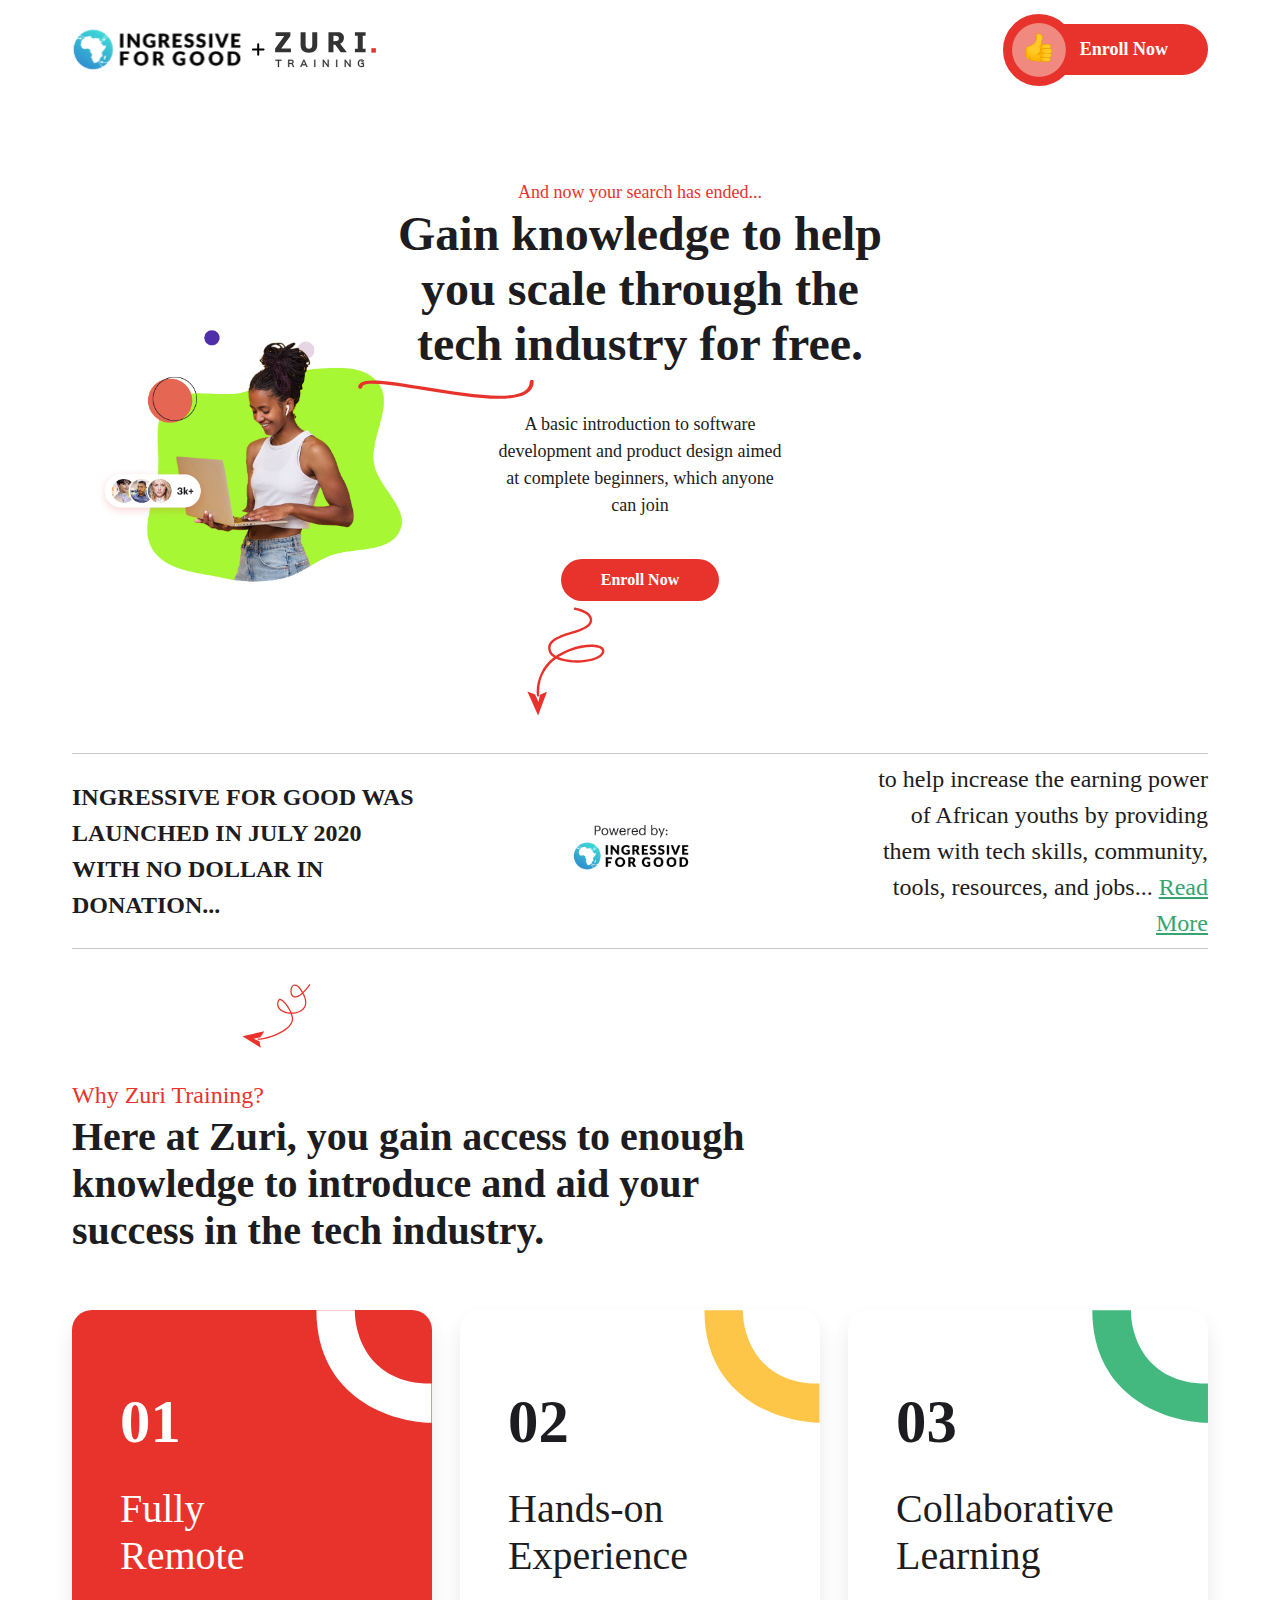
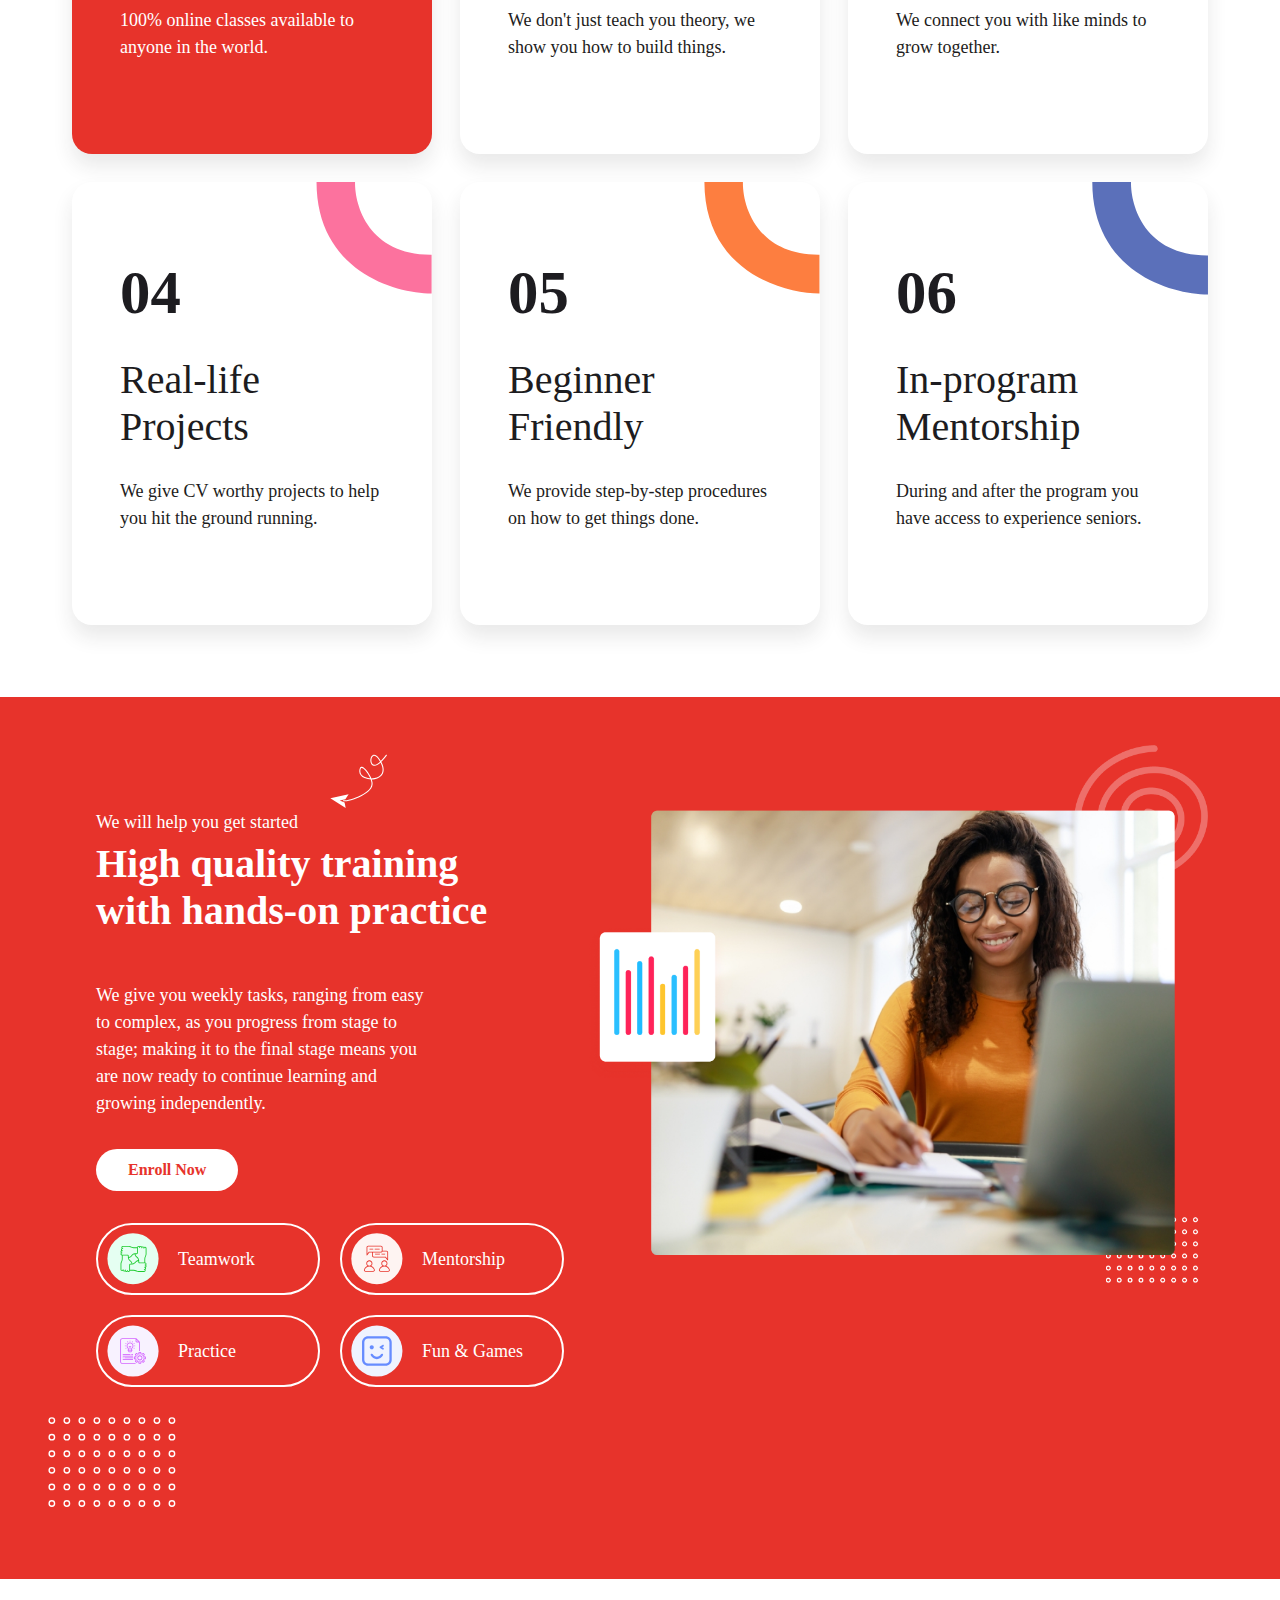
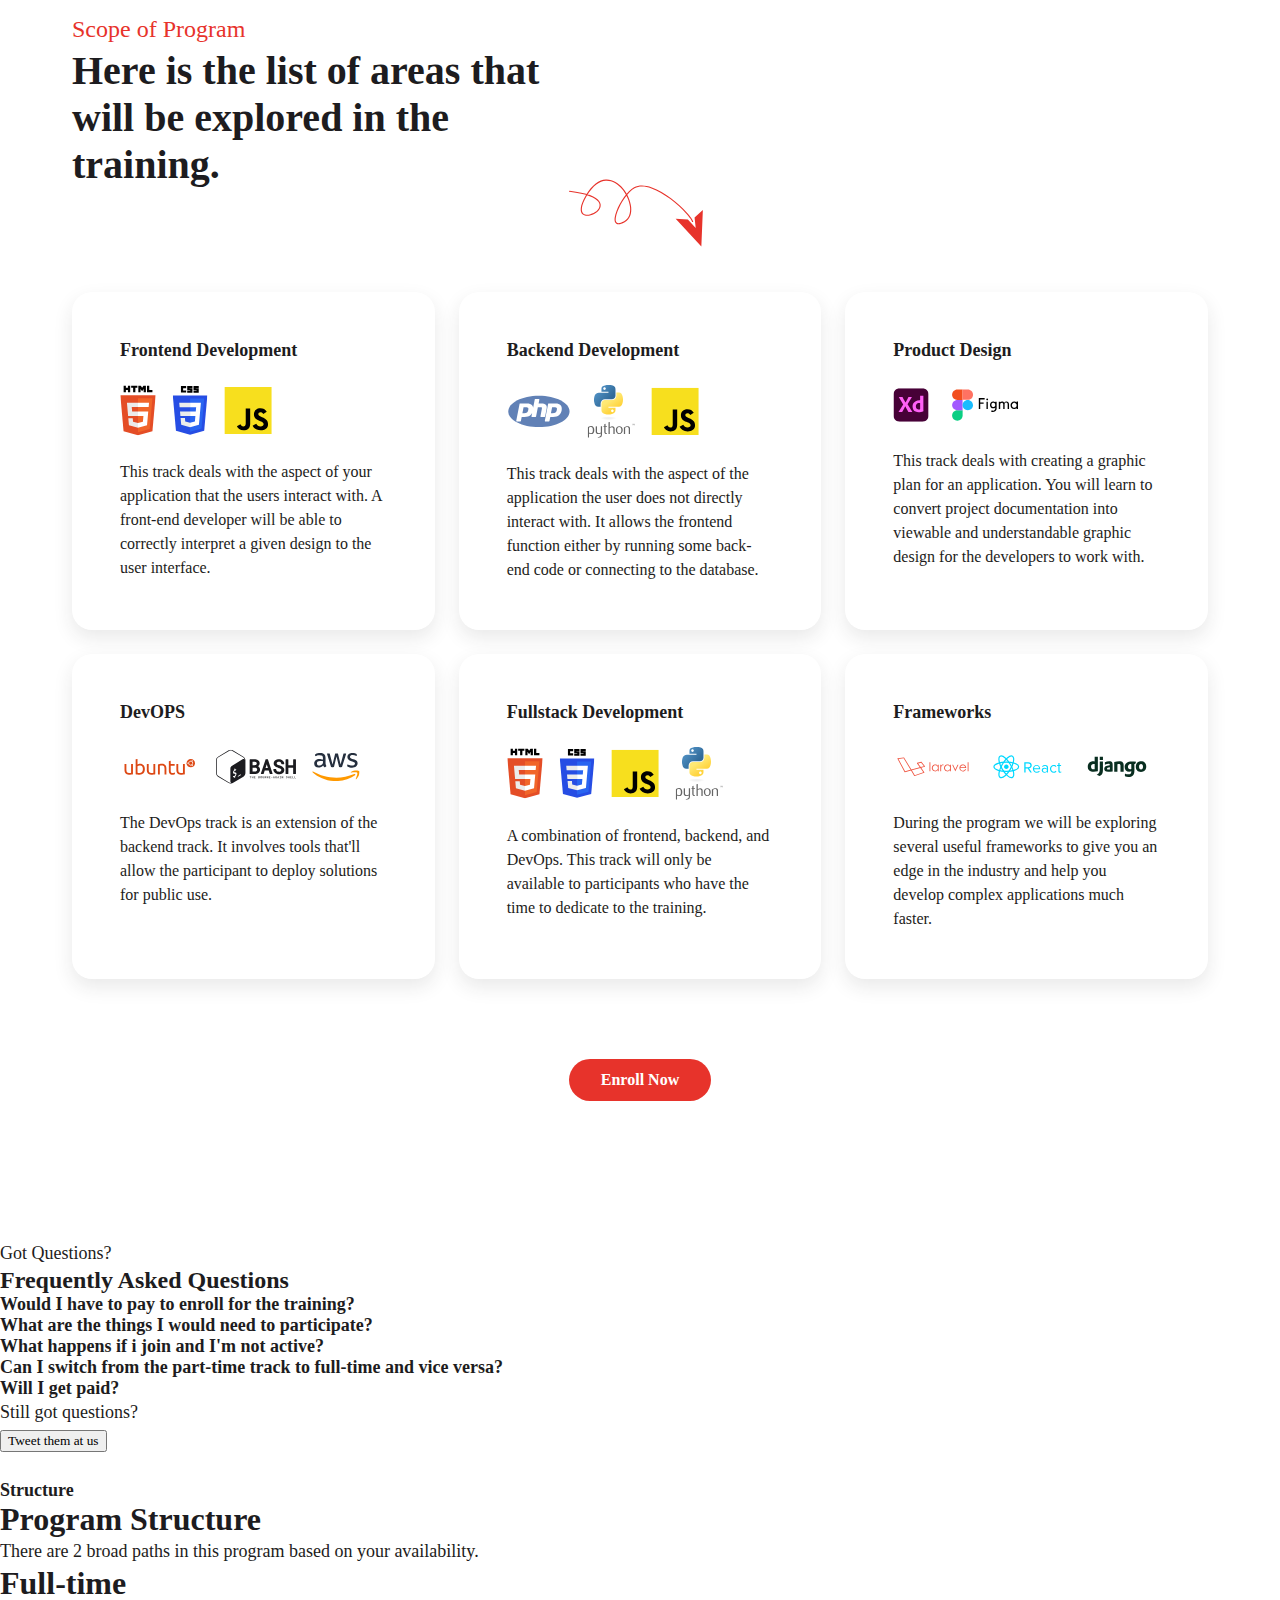
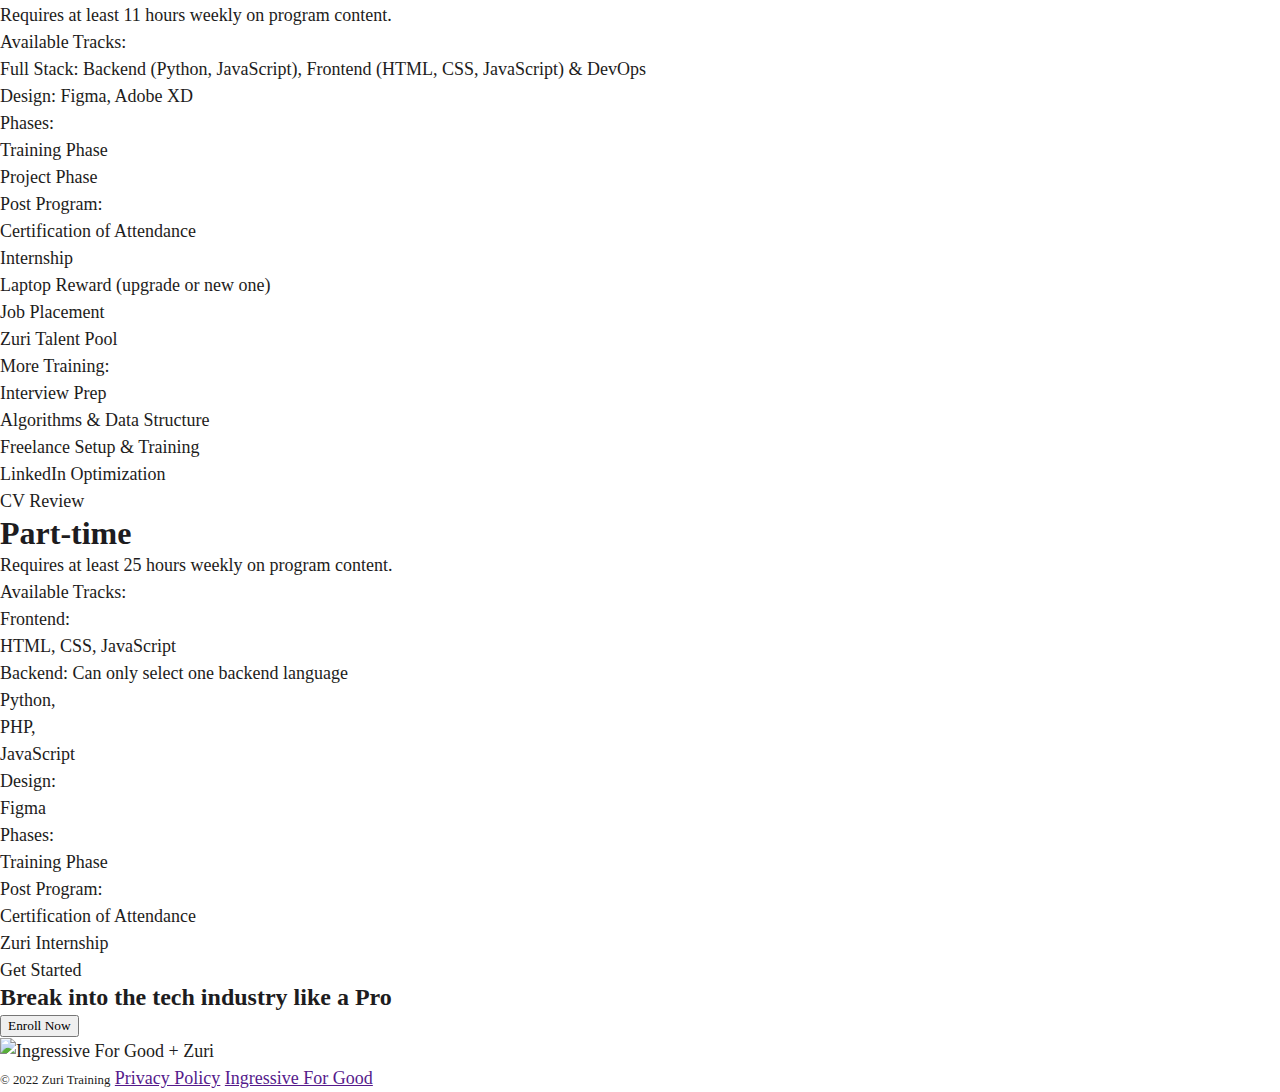
==== commit c1fc98b5: "Updated Index files and Resources" ====
--- a/page2/index.html
+++ b/page2/index.html
@@ -1,4 +1,20 @@
-<html lang="en"><head><meta charset="utf-8"><link rel="icon" href="/favicon.ico"><meta name="viewport" content="width=device-width,initial-scale=1"><meta name="theme-color" content="#000000"><meta name="Zuri training by ingressive for good" content=" Basic introduction to software development and design aimed at complete beginners which anyone can join."><link rel="”preload”" href="/fonts/Graphik-Medium.woff2"><link rel="”preload”" href="/fonts/Graphik-Semibold.woff2"><link rel="”preload”" href="/fonts/Graphik-Regular.woff2"><link rel="apple-touch-icon" href="/logo192.jpg"><link rel="manifest" href="/manifest.json"><title>Zuri</title><meta name="title" content="Basic introduction to software development and design aimed at complete beginners which anyone can join. "><meta name="description" content="Basic introduction to software development and design aimed at complete beginners which anyone can join."><meta property="og:type" content="website"><meta property="og:url" content=""><meta property="og:title" content="Basic introduction to software development and design aimed at complete beginners which anyone can join. "><meta property="og:description" content="Basic introduction to software development and design aimed at complete beginners which anyone can join."><meta property="og:image" content="./zuri.jpeg"><meta property="twitter:card" content="summary_large_image"><meta property="twitter:url" content=""><meta property="twitter:title" content="Basic introduction to software development and design aimed at complete beginners which anyone can join. "><meta property="twitter:description" content="Basic introduction to software development and design aimed at complete beginners which anyone can join."><script defer="defer" src="/static/js/main.8ba7b611.js"></script><link href="/static/css/main.4be9d1e8.css" rel="stylesheet"><style type="text/css">.styles_faq-row-wrapper__3vA1D {
+<!DOCTYPE html>
+<html lang="en">
+<head>
+  <meta charset="UTF-8">
+  <meta http-equiv="X-UA-Compatible" content="IE=edge">
+  <meta name="viewport" content="width=device-width, initial-scale=1.0">
+  <title>Zuri</title>
+  <link rel="stylesheet" href="../assets/css/page2-style.css">
+  <link rel="stylesheet" href="../assets/css/style-module.css">
+  <link rel="icon" href="../assets/img/favicon.png">
+
+  <!-- <link rel="”preload”" href="/fonts/Graphik-Medium.woff2">
+  <link rel="”preload”" href="/fonts/Graphik-Semibold.woff2">
+  <link rel="”preload”" href="/fonts/Graphik-Regular.woff2">
+  <link rel="apple-touch-icon" href="/logo192.jpg">
+  <script defer="defer" src="/static/js/main.8ba7b611.js"></script>-->
+  <!-- <style type="text/css">.styles_faq-row-wrapper__3vA1D {
     background-color: var(--faq-bg-color, white); }
     .styles_faq-row-wrapper__3vA1D h2 {
       margin: 0;
@@ -63,4 +79,283 @@
           color: var(--row-content-color, black);
           font-size: var(--row-content-text-size, medium);
           padding: var(--row-content-padding-top, 0) var(--row-content-padding-right, 0) var(--row-content-padding-bottom, 0) var(--row-content-padding-left, 0); }
-  </style><style data-emotion="css" data-s=""></style></head><body><noscript>You need to enable JavaScript to run this app.</noscript><div id="root"><div style="background: rgb(255, 253, 245) none repeat scroll 0% 0%;"><div><header class="MuiPaper-root MuiPaper-elevation MuiPaper-elevation4 MuiAppBar-root MuiAppBar-colorPrimary MuiAppBar-positionFixed mui-fixed css-5poeop" style="padding-top: 15px; padding-bottom: 15px;"><div style="width: 92%; margin: auto;"><div class="MuiToolbar-root MuiToolbar-gutters MuiToolbar-regular css-191lty2"><div style="margin: auto; color: rgb(0, 0, 0); display: flex; max-width: 1440px; width: 100%; justify-content: space-between; height: 40px; align-items: center;"><a href="/"><img src="./logo.svg" alt="" href="/" class="logx"></a><div class="MuiBox-root css-0" style="display: flex; align-items: center;"><a class="MuiButton-root MuiButton-text MuiButton-textPrimary MuiButton-sizeMedium MuiButton-textSizeMedium MuiButtonBase-root  css-1ujsas3" tabindex="0" to="/" href="/#about" style="margin-right: 2rem; color: rgb(0, 0, 0); text-transform: none;">About<span class="MuiTouchRipple-root css-w0pj6f"></span></a><a class="MuiButton-root MuiButton-text MuiButton-textPrimary MuiButton-sizeMedium MuiButton-textSizeMedium MuiButtonBase-root  css-1ujsas3" tabindex="0" to="/" href="/#why-us" style="margin-right: 2rem; color: rgb(0, 0, 0); text-transform: none;">Why Us?<span class="MuiTouchRipple-root css-w0pj6f"></span></a><a class="MuiButton-root MuiButton-text MuiButton-textPrimary MuiButton-sizeMedium MuiButton-textSizeMedium MuiButtonBase-root  css-1ujsas3" tabindex="0" to="/" href="/#stacks-covered" style="margin-right: 2rem; color: rgb(0, 0, 0); text-transform: none;">Stacks Covered<span class="MuiTouchRipple-root css-w0pj6f"></span></a><a class="MuiButton-root MuiButton-text MuiButton-textPrimary MuiButton-sizeMedium MuiButton-textSizeMedium MuiButtonBase-root  css-1ujsas3" tabindex="0" to="/" href="/#faqs" style="margin-right: 6rem; color: rgb(0, 0, 0); text-transform: none;">FAQs<span class="MuiTouchRipple-root css-w0pj6f"></span></a><div style="display: flex; align-items: center;"><a href="/enroll"><img style="margin-top: -36px;" src="../../thumbs.png" alt="thumbs" class="thumbs" width="55px" height=""></a><a class="MuiButton-root MuiButton-text MuiButton-textPrimary MuiButton-sizeMedium MuiButton-textSizeMedium MuiButtonBase-root button1 css-1ujsas3" tabindex="0" style="position: initial;" href="/enroll">Enroll Now<span class="MuiTouchRipple-root css-w0pj6f"></span></a> </div></div></div></div></div></header></div><div class="root1" style="display: flex; align-items: center;"><div class="MuiGrid-root MuiGrid-container MuiGrid-spacing-xs-2 css-isbt42"><div class="MuiGrid-root MuiGrid-item MuiGrid-grid-xs-12 MuiGrid-grid-md-12 MuiGrid-grid-lg-3 css-ja4s3e" style="display: flex; align-items: center;"><div><img src="../../../lady1.jpg" alt="" class="lady1" width="100%"></div></div><div class="MuiGrid-root MuiGrid-item MuiGrid-grid-xs-12 MuiGrid-grid-md-12 MuiGrid-grid-lg-6 css-tletg0"><p class="MuiTypography-root MuiTypography-body1 section1-details-small css-9l3uo3">And now your search has ended...</p><p class="MuiTypography-root MuiTypography-body1 section1-details-large css-9l3uo3">Gain knowledge to help you scale through the tech industry for free.</p><div style="display: flex; justify-content: right; margin-left: -20px; margin-bottom: 28px;" class="wire"> <img src="../../../line.svg" alt="" class="line" width="33%"></div><p class="MuiTypography-root MuiTypography-body1 section1-details-large2 css-9l3uo3">A basic introduction to software development and product design aimed at complete beginners, which anyone can join</p><div style="display: flex; justify-content: center;">  <a class="MuiButton-root MuiButton-contained MuiButton-containedPrimary MuiButton-sizeMedium MuiButton-containedSizeMedium MuiButtonBase-root button1 css-1hw9j7s" tabindex="0" href="/enroll">Enroll Now<span class="MuiTouchRipple-root css-w0pj6f"></span></a></div><div class="wire6" style="display: flex; justify-content: end; margin: auto;"><img src="../../../section1wire.svg" class="line2" alt="" width="15%"></div><img src="../.././maleface.svg" alt="" class="line3" width="10%"></div><div class="MuiGrid-root MuiGrid-item MuiGrid-grid-xs-12 MuiGrid-grid-md-12 MuiGrid-grid-lg-3 css-ja4s3e" style="display: flex; align-items: center;"><div><img src="../../../male1.jpg" alt="" class="male1"></div></div></div></div><div class="root2" id="about"><hr class="MuiDivider-root MuiDivider-fullWidth css-39bbo6"><div class="MuiGrid-root MuiGrid-container MuiGrid-spacing-xs-2 css-isbt42"><div class="MuiGrid-root MuiGrid-item MuiGrid-grid-xs-12 MuiGrid-grid-md-4 css-19egsyp" style="display: flex; align-items: center;"><p class="MuiTypography-root MuiTypography-body1 section2-detail1 css-9l3uo3">Ingressive for Good was launched in July 2020 with No dollar in donation...</p></div><div class="MuiGrid-root MuiGrid-item MuiGrid-grid-xs-12 MuiGrid-grid-md-4 css-19egsyp"><div class="main-section2"><img src="../../../ingresive.jpg" alt="" class="image2"></div></div><div class="MuiGrid-root MuiGrid-item MuiGrid-grid-xs-12 MuiGrid-grid-md-4 css-19egsyp" style="display: flex; align-items: center;"><p class="MuiTypography-root MuiTypography-body1 show-more css-9l3uo3">to help increase the earning power of African youths by providing them with tech skills, community, tools, resources, and jobs... <span><a href="https://ingressive.org/i4g-in-2021/" target="_blank" rel="noreferrer" class="read-or-hide">Read More</a>  </span>       </p></div></div><hr class="MuiDivider-root MuiDivider-fullWidth css-39bbo6"></div><div class="root3" id="why-us"><div class="MuiGrid-root MuiGrid-container css-1d3bbye"><div class="MuiGrid-root MuiGrid-item MuiGrid-grid-xs-12 MuiGrid-grid-md-7 css-1ak9ift"><div style="display: flex; justify-content: center;"><img src="../../../section3wire.svg" alt="" width="15%"></div><div><p class="MuiTypography-root MuiTypography-body1 section3-details-small css-9l3uo3">Why Zuri Training?</p><p class="MuiTypography-root MuiTypography-body1 section3-details-large css-9l3uo3">Here at Zuri, you gain access to enough knowledge to introduce and aid your success in the tech industry.</p></div></div><div class="MuiGrid-root MuiGrid-item MuiGrid-grid-xs-12 MuiGrid-grid-md-5 css-1r482s6" style="display: flex; align-items: center;"><div style="display: flex; justify-content: right; margin-top: 95px;"><img src="../../../Star.jpg" alt="" class="start" width="65%"></div></div></div></div><div class=" background1"><div class="MuiGrid-root MuiGrid-container MuiGrid-spacing-xs-3 root4 css-1h77wgb"><div class="MuiGrid-root MuiGrid-item MuiGrid-grid-xs-12 MuiGrid-grid-sm-12 MuiGrid-grid-md-6 MuiGrid-grid-lg-4 grid-style box-grid css-170ukis"><div class="box1"><img class="box1-image" src="../../../curve1.png" alt=""><p class="MuiTypography-root MuiTypography-body1 number1 css-9l3uo3">01</p><p class="MuiTypography-root MuiTypography-body1 remote css-9l3uo3">Fully <br> Remote</p><p class="MuiTypography-root MuiTypography-body1 online css-9l3uo3">100% online classes available to anyone in the world.</p></div></div><div class="MuiGrid-root MuiGrid-item MuiGrid-grid-xs-12 MuiGrid-grid-sm-12 MuiGrid-grid-md-6 MuiGrid-grid-lg-4 grid-style css-170ukis"><div class="box2"><img class="box1-image" src="../../../curve.svg" alt=""><p class="MuiTypography-root MuiTypography-body1 number2 css-9l3uo3">02</p><p class="MuiTypography-root MuiTypography-body1 remote2 css-9l3uo3">Hands-on <br> Experience</p><p class="MuiTypography-root MuiTypography-body1 online2 css-9l3uo3">We don't just teach you theory, we show you how to build things.</p></div></div><div class="MuiGrid-root MuiGrid-item MuiGrid-grid-xs-12 MuiGrid-grid-sm-12 MuiGrid-grid-md-6 MuiGrid-grid-lg-4 grid-style css-170ukis"><div class="box2"><img class="box1-image" src="../../../curve3.svg" alt=""><p class="MuiTypography-root MuiTypography-body1 number2 css-9l3uo3">03</p><p class="MuiTypography-root MuiTypography-body1 remote2 css-9l3uo3">Collaborative <br> Learning</p><p class="MuiTypography-root MuiTypography-body1 online2 css-9l3uo3">We connect you with like minds to grow together.</p></div></div><div class="MuiGrid-root MuiGrid-item MuiGrid-grid-xs-12 MuiGrid-grid-sm-12 MuiGrid-grid-md-6 MuiGrid-grid-lg-4 grid-style css-170ukis"><div class="box2"><img class="box1-image" src="../../../curve4.svg" alt=""><p class="MuiTypography-root MuiTypography-body1 number2 css-9l3uo3">04</p><p class="MuiTypography-root MuiTypography-body1 remote2 css-9l3uo3">Real-life <br> Projects</p><p class="MuiTypography-root MuiTypography-body1 online2 css-9l3uo3">We give CV worthy projects to help you hit the ground running.</p></div></div><div class="MuiGrid-root MuiGrid-item MuiGrid-grid-xs-12 MuiGrid-grid-sm-12 MuiGrid-grid-md-6 MuiGrid-grid-lg-4 grid-style css-170ukis"><div class="box2"><img class="box1-image" src="../../../curve5.svg" alt=""><p class="MuiTypography-root MuiTypography-body1 number2 css-9l3uo3">05</p><p class="MuiTypography-root MuiTypography-body1 remote2 css-9l3uo3">Beginner <br> Friendly</p><p class="MuiTypography-root MuiTypography-body1 online2 css-9l3uo3">We provide step-by-step procedures on how to get things done.</p></div></div><div class="MuiGrid-root MuiGrid-item MuiGrid-grid-xs-12 MuiGrid-grid-sm-12 MuiGrid-grid-md-6 MuiGrid-grid-lg-4 grid-style css-170ukis"><div class="box2"><img class="box1-image" src="../../../curve6.svg" alt=""><p class="MuiTypography-root MuiTypography-body1 number2 css-9l3uo3">06</p><p class="MuiTypography-root MuiTypography-body1 remote2 css-9l3uo3">In-program<br> Mentorship</p><p class="MuiTypography-root MuiTypography-body1 online2 css-9l3uo3">During and after the program you have access to experience seniors.</p></div></div></div></div><div class="main5" style="background-color: rgb(231, 51, 43);"><div class="MuiGrid-root MuiGrid-container MuiGrid-spacing-xs-3  root3 css-1h77wgb"><div class="MuiGrid-root MuiGrid-item MuiGrid-grid-xs-12 MuiGrid-grid-lg-5 grid-style css-15sg80i"><div class="main5box"><img src="../../../section5wire.svg" alt="" width="23%"></div><p class="MuiTypography-root MuiTypography-body1 section5-details-small css-9l3uo3">We will help you get started</p><p class="MuiTypography-root MuiTypography-body1 section5-details-large css-9l3uo3">High quality training with hands-on practice</p><p class="MuiTypography-root MuiTypography-body1 section5-details-large2 css-9l3uo3">We give you weekly tasks, ranging from easy to complex, as you progress from stage to stage; making it to the final stage means you are now ready to continue learning and growing independently.</p><a class="MuiButton-root MuiButton-contained MuiButton-containedPrimary MuiButton-sizeMedium MuiButton-containedSizeMedium MuiButtonBase-root button5 css-1hw9j7s" tabindex="0" href="/enroll">Enroll Now<span class="MuiTouchRipple-root css-w0pj6f"></span></a><div class="MuiGrid-root MuiGrid-container MuiGrid-spacing-xs-3 css-1h77wgb"><div class="MuiGrid-root MuiGrid-item MuiGrid-grid-xs-6 MuiGrid-grid-sm-6 MuiGrid-grid-md-3 MuiGrid-grid-lg-6 css-1vh5myd"><button class="MuiButton-root MuiButton-outlined MuiButton-outlinedPrimary MuiButton-sizeMedium MuiButton-outlinedSizeMedium MuiButtonBase-root button52 css-79xub" tabindex="0" type="button"><img src="../../../hand.svg" alt="" style="padding-right: 9px;" width="25%"> <p class="MuiTypography-root MuiTypography-body1 teams css-9l3uo3">Teamwork</p> </button></div><div class="MuiGrid-root MuiGrid-item MuiGrid-grid-xs-6 MuiGrid-grid-sm-6 MuiGrid-grid-md-3 MuiGrid-grid-lg-6 css-1vh5myd"><button class="MuiButton-root MuiButton-outlined MuiButton-outlinedPrimary MuiButton-sizeMedium MuiButton-outlinedSizeMedium MuiButtonBase-root button52 css-79xub" tabindex="0" type="button"><img src="../../../mentor.svg" alt="" style="padding-right: 9px;" width="25%"> <p class="MuiTypography-root MuiTypography-body1 teams css-9l3uo3">Mentorship</p> </button></div><div class="MuiGrid-root MuiGrid-item MuiGrid-grid-xs-6 MuiGrid-grid-sm-6 MuiGrid-grid-md-3 MuiGrid-grid-lg-6 css-1vh5myd"><button class="MuiButton-root MuiButton-outlined MuiButton-outlinedPrimary MuiButton-sizeMedium MuiButton-outlinedSizeMedium MuiButtonBase-root button52 css-79xub" tabindex="0" type="button"><img src="../../../practice.svg" alt="" style="padding-right: 9px;" width="25%"> <p class="MuiTypography-root MuiTypography-body1 teams css-9l3uo3">Practice</p> </button></div><div class="MuiGrid-root MuiGrid-item MuiGrid-grid-xs-6 MuiGrid-grid-sm-6 MuiGrid-grid-md-3 MuiGrid-grid-lg-6 css-1vh5myd"><button class="MuiButton-root MuiButton-outlined MuiButton-outlinedPrimary MuiButton-sizeMedium MuiButton-outlinedSizeMedium MuiButtonBase-root button52 css-79xub" tabindex="0" type="button"><img src="../../../games.svg" alt="" style="padding-right: 9px;" width="25%"> <p class="MuiTypography-root MuiTypography-body1 teams css-9l3uo3">Fun &amp; Games</p> </button></div></div></div><div class="MuiGrid-root MuiGrid-item MuiGrid-grid-xs-12 MuiGrid-grid-lg-7 grid-style css-c40sdo"><div><img src="../../../section5-image.png" alt="" width="100%"></div></div></div><div><img src="../../../dotsection5.svg" alt="" style="padding: 35px;" width="10%"></div></div><div class="root6" id="stacks-covered"><div class="MuiGrid-root MuiGrid-container MuiGrid-spacing-xs-3 css-1h77wgb"><div class="MuiGrid-root MuiGrid-item MuiGrid-grid-sm-8 MuiGrid-grid-md-12 MuiGrid-grid-lg-6 css-1806g5o"><div><p class="MuiTypography-root MuiTypography-body1 section3-details-small css-9l3uo3">Scope Of Program</p><p class="MuiTypography-root MuiTypography-body1 section3-details-large css-9l3uo3">Here is the list of areas that will be explored in the training.</p></div></div><div class="MuiGrid-root MuiGrid-item MuiGrid-grid-sm-4 MuiGrid-grid-md-12 MuiGrid-grid-lg-6 css-zguh77"><div></div></div></div><div style="display: flex; justify-content: center;"><img src="../../../section6.svg" alt="" class="wire10" id="frontend" width="10%"></div><div class="MuiGrid-root MuiGrid-container MuiGrid-spacing-xs-3 css-1h77wgb"><div class="MuiGrid-root MuiGrid-item MuiGrid-grid-xs-12 MuiGrid-grid-sm-12 MuiGrid-grid-md-6 MuiGrid-grid-lg-4 css-170ukis"><div class="box6"><p class="MuiTypography-root MuiTypography-body1 title6 css-9l3uo3">Frontend Development</p><div style="display: flex;"> <img src="../../../html.svg" alt="" style="padding-right: 14px;" width="35px"> <img src="../../../css-3 logo.svg" alt="" style="padding-right: 14px;" width="35px"> <img src="../../../javascript logo.svg" alt="" style="padding-right: 14px;" width="46px"></div><p class="MuiTypography-root MuiTypography-body1 details6 css-9l3uo3" style="margin-bottom: 5px;">This track deals with the aspect of your application that the users interact with. A front-end developer will be able to correctly interpret a given design to the user interface.</p></div></div><div class="MuiGrid-root MuiGrid-item MuiGrid-grid-xs-12 MuiGrid-grid-sm-12 MuiGrid-grid-md-6 MuiGrid-grid-lg-4 css-170ukis"><div class="box6" id="backend"><p class="MuiTypography-root MuiTypography-body1 title6 css-9l3uo3">Backend Development</p><div style="display: flex;"> <img src="../../../php2 logo.svg" alt="" style="padding-right: 14px;" width="62px"> <img src="../../../python-4 logo.svg" alt="" style="padding-right: 14px;" width="50px"> <img src="../../../javascript logo.svg" alt="" style="padding-right: 14px;" width="46px"></div><p class="MuiTypography-root MuiTypography-body1 details6 css-9l3uo3">This track deals with the aspect of the application the user does not directly interact with. It allows the frontend function either by running some back-end code or connecting to the database.</p></div></div><div class="MuiGrid-root MuiGrid-item MuiGrid-grid-xs-12 MuiGrid-grid-sm-12 MuiGrid-grid-md-6 MuiGrid-grid-lg-4 css-170ukis"><div class="box6" id="design"><p class="MuiTypography-root MuiTypography-body1 title6 css-9l3uo3">Product Design</p><div style="display: flex;"> <img src="../../../adobe-xd logo.svg" alt="" style="padding-right: 14px;" width="50px"> <img src="../../../Figma logo.svg" alt="" style="padding-right: 7px;" width="97px"> </div><p class="MuiTypography-root MuiTypography-body1 details6 css-9l3uo3">This track deals with creating a graphic plan for an application. You will learn to convert project documentation into viewable and understandable graphic design for the developers to work with.</p></div></div><div class="MuiGrid-root MuiGrid-item MuiGrid-grid-xs-12 MuiGrid-grid-sm-12 MuiGrid-grid-md-6 MuiGrid-grid-lg-4 css-170ukis"><div class="box6" id="devops"><p class="MuiTypography-root MuiTypography-body1 title6 css-9l3uo3">DevOPS</p><div style="display: flex;"> <img src="../../../Ubuntu logo.svg" alt="" style="padding-right: 14px;" width="100px"> <img src="../../../Bash logo.svg" alt="" style="padding-right: 14px;" width="75px"> <img src="../../../aws logo.svg" alt="" style="padding-right: 14px;" width="60px"></div><p class="MuiTypography-root MuiTypography-body1 details6 css-9l3uo3">The DevOps track is an extension of the backend track. It involves tools that’ll allow the participant to deploy solutions for public use.</p></div></div><div class="MuiGrid-root MuiGrid-item MuiGrid-grid-xs-12 MuiGrid-grid-sm-12 MuiGrid-grid-md-6 MuiGrid-grid-lg-4 css-170ukis"><div class="box6" id="fullstack"><p class="MuiTypography-root MuiTypography-body1 title6 css-9l3uo3">Fullstack Development</p><div style="display: flex;"> <img src="../../../html.svg" alt="" style="padding-right: 14px;" width="35px"> <img src="../../../css-3 logo.svg" alt="" style="padding-right: 14px;" width="35px"> <img src="../../../javascript logo.svg" alt="" style="padding-right: 14px;" width="46px"><img src="../../../python-4 logo.svg" alt="" style="padding-right: 14px;" width="50px"></div><p class="MuiTypography-root MuiTypography-body1 details6 css-9l3uo3" style="margin-bottom: 8px;">A combination of frontend, backend, and DevOps. This track will only be available to participants who have the time to dedicate to the training.</p></div></div><div class="MuiGrid-root MuiGrid-item MuiGrid-grid-xs-12 MuiGrid-grid-sm-12 MuiGrid-grid-md-6 MuiGrid-grid-lg-4 css-170ukis" id="framework"><div class="box6"><p class="MuiTypography-root MuiTypography-body1 title6 css-9l3uo3">Frameworks</p><div style="display: flex;"> <img src="../../../Laravel logo.svg" alt="" style="padding-right: 14px;" width="60px"> <img src="../../../React logo.svg" alt="" style="padding-right: 14px;" width="75px"> <img src="../../../Django logo.svg" alt="" style="padding-right: 14px;" width="75px"></div><p class="MuiTypography-root MuiTypography-body1 details6 css-9l3uo3" style="margin-bottom: 20px;">During the program we will be exploring several useful frameworks to give you an edge in the industry and help you develop complex applications much faster.</p></div></div></div><div style="display: flex; justify-content: center; margin-bottom: 85px; margin-top: 70px;">  <a class="MuiButton-root MuiButton-contained MuiButton-containedPrimary MuiButton-sizeMedium MuiButton-containedSizeMedium MuiButtonBase-root button1 css-1hw9j7s" tabindex="0" href="/enroll">Enroll Now<span class="MuiTouchRipple-root css-w0pj6f"></span></a></div><hr class="MuiDivider-root MuiDivider-fullWidth css-39bbo6"></div><div class="root3" id="faqs"><div class="box7"><img src="../../../section7wire.svg" alt="" class="box7-image"></div><div><p class="MuiTypography-root MuiTypography-body1 section3-details-small boxes css-9l3uo3" style="text-align: center;">Got Questions?</p><p class="MuiTypography-root MuiTypography-body1 section3-details-large css-9l3uo3" style="text-align: center; padding-bottom: 100px;">Frequently Asked Questions</p></div><div class="faq-box1"><div class="faq-row-wrapper styles_faq-row-wrapper__3vA1D"><section class="faq-body styles_row-body__1NvUo" role="list"><section class="faq-row styles_faq-row__2YF3c" role="listitem"><div class="row-title closed styles_row-title__1YiiY styles_closed__39w54" role="button" aria-expanded="false" aria-controls="react-faq-rowcontent-1" tabindex="0"><div class="row-title-text styles_row-title-text__1MuhU" id="react-faq-rowtitle-1">Would I have to pay to enroll for the training?</div><span class="icon-wrapper styles_icon-wrapper__2cftw" aria-hidden="true"><svg class="MuiSvgIcon-root MuiSvgIcon-fontSizeMedium css-vubbuv" focusable="false" aria-hidden="true" viewBox="0 0 24 24" data-testid="AddIcon"><path d="M19 13h-6v6h-2v-6H5v-2h6V5h2v6h6v2z"></path></svg></span></div><div class="styles_row-content__QOGZd row-content styles_animate__3ecdr" role="region" id="react-faq-rowcontent-1" aria-expanded="false" aria-hidden="true" style="height: 0px;"><div class="styles_row-content-text__2sgAB row-content-text">No, the program is completely free thanks to Ingressive For Good</div></div></section><section class="faq-row styles_faq-row__2YF3c" role="listitem"><div class="row-title closed styles_row-title__1YiiY styles_closed__39w54" role="button" aria-expanded="false" aria-controls="react-faq-rowcontent-2" tabindex="0"><div class="row-title-text styles_row-title-text__1MuhU" id="react-faq-rowtitle-2">What are the things I would need to participate?</div><span class="icon-wrapper styles_icon-wrapper__2cftw" aria-hidden="true"><svg class="MuiSvgIcon-root MuiSvgIcon-fontSizeMedium css-vubbuv" focusable="false" aria-hidden="true" viewBox="0 0 24 24" data-testid="AddIcon"><path d="M19 13h-6v6h-2v-6H5v-2h6V5h2v6h6v2z"></path></svg></span></div><div class="styles_row-content__QOGZd row-content styles_animate__3ecdr" role="region" id="react-faq-rowcontent-2" aria-expanded="false" aria-hidden="true" style="height: 0px;"><div class="styles_row-content-text__2sgAB row-content-text">You'll need a laptop, internet connection and the willingness to learn through collaboration and mentorship.</div></div></section><section class="faq-row styles_faq-row__2YF3c" role="listitem"><div class="row-title closed styles_row-title__1YiiY styles_closed__39w54" role="button" aria-expanded="false" aria-controls="react-faq-rowcontent-3" tabindex="0"><div class="row-title-text styles_row-title-text__1MuhU" id="react-faq-rowtitle-3">What happens if i join and I’m not active?</div><span class="icon-wrapper styles_icon-wrapper__2cftw" aria-hidden="true"><svg class="MuiSvgIcon-root MuiSvgIcon-fontSizeMedium css-vubbuv" focusable="false" aria-hidden="true" viewBox="0 0 24 24" data-testid="AddIcon"><path d="M19 13h-6v6h-2v-6H5v-2h6V5h2v6h6v2z"></path></svg></span></div><div class="styles_row-content__QOGZd row-content styles_animate__3ecdr" role="region" id="react-faq-rowcontent-3" aria-expanded="false" aria-hidden="true" style="height: 0px;"><div class="styles_row-content-text__2sgAB row-content-text">Participants who join the program and stop engaging will be given the chance to catch up. You'll also be assigned a 'study-mate' and mentor to help you. However, there is the possibility of not being promoted to the next stage if you remain inactive for too long</div></div></section><section class="faq-row styles_faq-row__2YF3c" role="listitem"><div class="row-title closed styles_row-title__1YiiY styles_closed__39w54" role="button" aria-expanded="false" aria-controls="react-faq-rowcontent-4" tabindex="0"><div class="row-title-text styles_row-title-text__1MuhU" id="react-faq-rowtitle-4">Can I switch from the part-time track to full-time and vice versa?</div><span class="icon-wrapper styles_icon-wrapper__2cftw" aria-hidden="true"><svg class="MuiSvgIcon-root MuiSvgIcon-fontSizeMedium css-vubbuv" focusable="false" aria-hidden="true" viewBox="0 0 24 24" data-testid="AddIcon"><path d="M19 13h-6v6h-2v-6H5v-2h6V5h2v6h6v2z"></path></svg></span></div><div class="styles_row-content__QOGZd row-content styles_animate__3ecdr" role="region" id="react-faq-rowcontent-4" aria-expanded="false" aria-hidden="true" style="height: 0px;"><div class="styles_row-content-text__2sgAB row-content-text"><p>Unfortunately, no, you cannot switch from part-time to full-time and vice-versa</p></div></div></section><section class="faq-row styles_faq-row__2YF3c" role="listitem"><div class="row-title closed styles_row-title__1YiiY styles_closed__39w54" role="button" aria-expanded="false" aria-controls="react-faq-rowcontent-5" tabindex="0"><div class="row-title-text styles_row-title-text__1MuhU" id="react-faq-rowtitle-5">Will I get paid?</div><span class="icon-wrapper styles_icon-wrapper__2cftw" aria-hidden="true"><svg class="MuiSvgIcon-root MuiSvgIcon-fontSizeMedium css-vubbuv" focusable="false" aria-hidden="true" viewBox="0 0 24 24" data-testid="AddIcon"><path d="M19 13h-6v6h-2v-6H5v-2h6V5h2v6h6v2z"></path></svg></span></div><div class="styles_row-content__QOGZd row-content styles_animate__3ecdr" role="region" id="react-faq-rowcontent-5" aria-expanded="false" aria-hidden="true" style="height: 0px;"><div class="styles_row-content-text__2sgAB row-content-text"><p>We reward some participants who complete tasks early, however, this is not a weekly reward. All the work that will be done during the program are hypothetical.</p></div></div></section></section></div></div><div style="display: flex; justify-content: center; align-items: center; padding-bottom: 40px; padding-top: 70px;" class="box7-main"><p class="MuiTypography-root MuiTypography-body1 ques css-9l3uo3" style="padding-right: 10px; padding-bottom: 7px;">Still got questions?</p> <div style="display: flex; justify-content: center; padding-bottom: 7px;">  <a class="MuiButton-root MuiButton-contained MuiButton-containedPrimary MuiButton-sizeMedium MuiButton-containedSizeMedium MuiButtonBase-root button1 css-1hw9j7s" tabindex="0" href="https://twitter.com/thezuriteam" target="_blank">  <svg class="MuiSvgIcon-root MuiSvgIcon-fontSizeMedium css-vubbuv" focusable="false" aria-hidden="true" viewBox="0 0 24 24" data-testid="TwitterIcon" style="color: white; padding-right: 7px;"><path d="M22.46 6c-.77.35-1.6.58-2.46.69.88-.53 1.56-1.37 1.88-2.38-.83.5-1.75.85-2.72 1.05C18.37 4.5 17.26 4 16 4c-2.35 0-4.27 1.92-4.27 4.29 0 .34.04.67.11.98C8.28 9.09 5.11 7.38 3 4.79c-.37.63-.58 1.37-.58 2.15 0 1.49.75 2.81 1.91 3.56-.71 0-1.37-.2-1.95-.5v.03c0 2.08 1.48 3.82 3.44 4.21a4.22 4.22 0 0 1-1.93.07 4.28 4.28 0 0 0 4 2.98 8.521 8.521 0 0 1-5.33 1.84c-.34 0-.68-.02-1.02-.06C3.44 20.29 5.7 21 8.12 21 16 21 20.33 14.46 20.33 8.79c0-.19 0-.37-.01-.56.84-.6 1.56-1.36 2.14-2.23z"></path></svg> <p class="MuiTypography-root MuiTypography-body1 css-9l3uo3">Tweet them at us</p><span class="MuiTouchRipple-root css-w0pj6f"></span></a></div></div><hr class="MuiDivider-root MuiDivider-fullWidth css-39bbo6"></div><div class="root8"><div class="box7" id="what-we-do"><img src="../../../section7wire.svg" alt="" class="box7-image"></div><div class="box8-box"><img src="../../../Star1.svg" alt="" class="box8-image" width="12%"></div><div><p class="MuiTypography-root MuiTypography-body1 section3-details-small boxes css-9l3uo3" style="text-align: center;">Structure</p><p class="MuiTypography-root MuiTypography-body1 section3-details-large css-9l3uo3" style="text-align: center; padding-bottom: 20px;">Program Structure</p><p class="MuiTypography-root MuiTypography-body1 ques css-9l3uo3" style="text-align: center; padding-bottom: 60px;">There are 2 broad paths in this program based on your availability.</p> </div><div class="MuiGrid-root MuiGrid-container MuiGrid-spacing-xs-5 css-xgs5wp"><div class="move">  <img src="./move.svg" alt="" class=""></div><div class="MuiGrid-root MuiGrid-item MuiGrid-grid-xs-12 MuiGrid-grid-sm-12 MuiGrid-grid-md-6 css-iol86l" style="display: flex;"><div class="section8-main"><p class="MuiTypography-root MuiTypography-body1 title8 box8 css-9l3uo3">Full-time</p><p class="MuiTypography-root MuiTypography-body1 details8 box8 css-9l3uo3">Requires at least 25 hours weekly on program content.</p><p class="MuiTypography-root MuiTypography-body1 details81  css-9l3uo3">Available Tracks:</p><div style="display: flex;"><svg class="MuiSvgIcon-root MuiSvgIcon-fontSizeMedium css-vubbuv" focusable="false" aria-hidden="true" viewBox="0 0 24 24" data-testid="FiberManualRecordIcon" style="color: rgb(255, 255, 255); width: 8px; padding-right: 10px;"><circle cx="12" cy="12" r="8"></circle></svg>   <p class="MuiTypography-root MuiTypography-body1 details8 css-9l3uo3">Full Stack: Backend (Python, JavaScript), Frontend (HTML, CSS, JavaScript) &amp; DevOps</p></div><div style="display: flex; padding-bottom: 18px;"><svg class="MuiSvgIcon-root MuiSvgIcon-fontSizeMedium css-vubbuv" focusable="false" aria-hidden="true" viewBox="0 0 24 24" data-testid="FiberManualRecordIcon" style="color: rgb(255, 255, 255); width: 8px; padding-right: 10px;"><circle cx="12" cy="12" r="8"></circle></svg>   <p class="MuiTypography-root MuiTypography-body1 details8  css-9l3uo3">Design: Figma, Adobe XD</p></div><p class="MuiTypography-root MuiTypography-body1 details81  css-9l3uo3">Phases:</p><div style="display: flex;"><svg class="MuiSvgIcon-root MuiSvgIcon-fontSizeMedium css-vubbuv" focusable="false" aria-hidden="true" viewBox="0 0 24 24" data-testid="FiberManualRecordIcon" style="color: rgb(255, 255, 255); width: 8px; padding-right: 10px;"><circle cx="12" cy="12" r="8"></circle></svg>   <p class="MuiTypography-root MuiTypography-body1 details8 css-9l3uo3">Training Phase</p></div><div style="display: flex; padding-bottom: 18px;"><svg class="MuiSvgIcon-root MuiSvgIcon-fontSizeMedium css-vubbuv" focusable="false" aria-hidden="true" viewBox="0 0 24 24" data-testid="FiberManualRecordIcon" style="color: rgb(255, 255, 255); width: 8px; padding-right: 10px;"><circle cx="12" cy="12" r="8"></circle></svg>   <p class="MuiTypography-root MuiTypography-body1 details8 css-9l3uo3">Project Phase</p></div><p class="MuiTypography-root MuiTypography-body1 details81 css-9l3uo3">Post Program:</p><div style="display: flex;"><svg class="MuiSvgIcon-root MuiSvgIcon-fontSizeMedium css-vubbuv" focusable="false" aria-hidden="true" viewBox="0 0 24 24" data-testid="FiberManualRecordIcon" style="color: rgb(255, 255, 255); width: 8px; padding-right: 10px;"><circle cx="12" cy="12" r="8"></circle></svg>   <p class="MuiTypography-root MuiTypography-body1 details8 css-9l3uo3">Certification of Attendance</p></div><div style="display: flex;"><svg class="MuiSvgIcon-root MuiSvgIcon-fontSizeMedium css-vubbuv" focusable="false" aria-hidden="true" viewBox="0 0 24 24" data-testid="FiberManualRecordIcon" style="color: rgb(255, 255, 255); width: 8px; padding-right: 10px;"><circle cx="12" cy="12" r="8"></circle></svg>   <p class="MuiTypography-root MuiTypography-body1 details8 css-9l3uo3"><a href="https://internship.zuri.team" style="color: white;" target="_blank"> Zuri Internship </a> <img src="../../../clarity.svg" alt="" width="15px"></p></div><div style="display: flex;"><svg class="MuiSvgIcon-root MuiSvgIcon-fontSizeMedium css-vubbuv" focusable="false" aria-hidden="true" viewBox="0 0 24 24" data-testid="FiberManualRecordIcon" style="color: rgb(255, 255, 255); width: 8px; padding-right: 10px;"><circle cx="12" cy="12" r="8"></circle></svg>   <p class="MuiTypography-root MuiTypography-body1 details8 css-9l3uo3">Laptop Reward (upgrade or new one) <img style="cursor: pointer;" src="../../../clarity.svg" alt="" width="15px"></p></div><div style="display: flex;"><svg class="MuiSvgIcon-root MuiSvgIcon-fontSizeMedium css-vubbuv" focusable="false" aria-hidden="true" viewBox="0 0 24 24" data-testid="FiberManualRecordIcon" style="color: rgb(255, 255, 255); width: 8px; padding-right: 10px;"><circle cx="12" cy="12" r="8"></circle></svg>   <p class="MuiTypography-root MuiTypography-body1 details8 css-9l3uo3">Job Placement  <img style="cursor: pointer;" src="../../../clarity.svg" alt="" width="15px"></p></div><div style="display: flex;"><svg class="MuiSvgIcon-root MuiSvgIcon-fontSizeMedium css-vubbuv" focusable="false" aria-hidden="true" viewBox="0 0 24 24" data-testid="FiberManualRecordIcon" style="color: rgb(255, 255, 255); width: 8px; padding-right: 10px;"><circle cx="12" cy="12" r="8"></circle></svg>   <p class="MuiTypography-root MuiTypography-body1 details8 css-9l3uo3">Zuri Talent Pool</p></div><div style="display: flex;"><svg class="MuiSvgIcon-root MuiSvgIcon-fontSizeMedium css-vubbuv" focusable="false" aria-hidden="true" viewBox="0 0 24 24" data-testid="FiberManualRecordIcon" style="color: rgb(255, 255, 255); width: 8px; padding-right: 10px;"><circle cx="12" cy="12" r="8"></circle></svg>   <p class="MuiTypography-root MuiTypography-body1 details8 css-9l3uo3">More Training: <img style="cursor: pointer;" src="../../../clarity.svg" alt="" width="15px"></p></div><div style="display: flex;"><div style="padding-right: 17px;"></div>   <p class="MuiTypography-root MuiTypography-body1 details8 css-9l3uo3">Interview Prep</p></div><div style="display: flex;"><div style="padding-right: 17px;"></div>   <p class="MuiTypography-root MuiTypography-body1 details8 css-9l3uo3">Algorithms &amp; Data Structure</p></div><div style="display: flex;"><div style="padding-right: 17px;"></div>    <p class="MuiTypography-root MuiTypography-body1 details8 css-9l3uo3">Freelance Setup &amp; Training</p></div><div style="display: flex;"><div style="padding-right: 17px;"></div>   <p class="MuiTypography-root MuiTypography-body1 details8 css-9l3uo3">LinkedIn Optimization</p></div><div style="display: flex;"><div style="padding-right: 17px;"></div>     <p class="MuiTypography-root MuiTypography-body1 details8 css-9l3uo3">CV Review</p></div><img src="../../../hour.png" alt="" class="hour"></div></div><div class="MuiGrid-root MuiGrid-item MuiGrid-grid-xs-12 MuiGrid-grid-sm-12 MuiGrid-grid-md-6 css-iol86l" style="display: flex;"><div class="section8-main2"><p class="MuiTypography-root MuiTypography-body1 title8 box8 css-9l3uo3">Part-time</p><p class="MuiTypography-root MuiTypography-body1 details8 box8 css-9l3uo3">Requires at least 11 hours weekly on program content.</p><p class="MuiTypography-root MuiTypography-body1 details81  css-9l3uo3">Available Tracks:</p><div style="display: flex;"><svg class="MuiSvgIcon-root MuiSvgIcon-fontSizeMedium css-vubbuv" focusable="false" aria-hidden="true" viewBox="0 0 24 24" data-testid="FiberManualRecordIcon" style="color: rgb(255, 255, 255); width: 8px; padding-right: 10px;"><circle cx="12" cy="12" r="8"></circle></svg>   <p class="MuiTypography-root MuiTypography-body1 details8 css-9l3uo3">Frontend:</p></div><div style="display: flex; padding-bottom: 18px;"><div style="padding-right: 17px;"></div>   <p class="MuiTypography-root MuiTypography-body1 details8 css-9l3uo3">HTML, CSS, JavaScript</p></div><div style="display: flex;"><svg class="MuiSvgIcon-root MuiSvgIcon-fontSizeMedium css-vubbuv" focusable="false" aria-hidden="true" viewBox="0 0 24 24" data-testid="FiberManualRecordIcon" style="color: rgb(255, 255, 255); width: 8px; padding-right: 10px;"><circle cx="12" cy="12" r="8"></circle></svg>   <p class="MuiTypography-root MuiTypography-body1 details8  css-9l3uo3">Backend: Can only select one backend language</p></div><div style="display: flex;"><div style="padding-right: 17px;"></div>   <p class="MuiTypography-root MuiTypography-body1 details8 css-9l3uo3">Python,</p></div><div style="display: flex;"><div style="padding-right: 17px;"></div>   <p class="MuiTypography-root MuiTypography-body1 details8 css-9l3uo3">PHP,</p></div><div style="display: flex; padding-bottom: 18px;"><div style="padding-right: 17px;"></div>   <p class="MuiTypography-root MuiTypography-body1 details8 css-9l3uo3">JavaScript</p></div><div style="display: flex;"><svg class="MuiSvgIcon-root MuiSvgIcon-fontSizeMedium css-vubbuv" focusable="false" aria-hidden="true" viewBox="0 0 24 24" data-testid="FiberManualRecordIcon" style="color: rgb(255, 255, 255); width: 8px; padding-right: 10px;"><circle cx="12" cy="12" r="8"></circle></svg>   <p class="MuiTypography-root MuiTypography-body1 details8  css-9l3uo3">Design:</p></div><div style="display: flex; padding-bottom: 18px;"><div style="padding-right: 17px;"></div>   <p class="MuiTypography-root MuiTypography-body1 details8 css-9l3uo3">Figma</p></div><p class="MuiTypography-root MuiTypography-body1 details81  css-9l3uo3">Phases:</p><div style="display: flex; padding-bottom: 18px;"><svg class="MuiSvgIcon-root MuiSvgIcon-fontSizeMedium css-vubbuv" focusable="false" aria-hidden="true" viewBox="0 0 24 24" data-testid="FiberManualRecordIcon" style="color: rgb(255, 255, 255); width: 8px; padding-right: 10px;"><circle cx="12" cy="12" r="8"></circle></svg>   <p class="MuiTypography-root MuiTypography-body1 details8 css-9l3uo3">Training Phase</p></div><p class="MuiTypography-root MuiTypography-body1 details81 css-9l3uo3">Post Program:</p><div style="display: flex;"><svg class="MuiSvgIcon-root MuiSvgIcon-fontSizeMedium css-vubbuv" focusable="false" aria-hidden="true" viewBox="0 0 24 24" data-testid="FiberManualRecordIcon" style="color: rgb(255, 255, 255); width: 8px; padding-right: 10px;"><circle cx="12" cy="12" r="8"></circle></svg>   <p class="MuiTypography-root MuiTypography-body1 details8 css-9l3uo3">Certification of Attendance</p></div><div style="display: flex;"><svg class="MuiSvgIcon-root MuiSvgIcon-fontSizeMedium css-vubbuv" focusable="false" aria-hidden="true" viewBox="0 0 24 24" data-testid="FiberManualRecordIcon" style="color: rgb(255, 255, 255); width: 8px; padding-right: 10px;"><circle cx="12" cy="12" r="8"></circle></svg>   <p class="MuiTypography-root MuiTypography-body1 details8 css-9l3uo3">Zuri Internship</p></div><img src="../../../time.png" alt="" class="hour2"></div></div></div><div><img src="../../../circle.png" alt="" class="circle"></div><div></div><div></div><div></div><div></div><div></div></div><div class="root9"><div><img src="../../../circle.png" alt="" class="circle1"></div><div style="background-color: rgb(231, 51, 43); border-radius: 24px;"><div><img src="../../../round.svg" alt="" class="round"></div><div><img src="../../../bend1.svg" alt="" class="bend1"></div><div class="box9"><p class="MuiTypography-root MuiTypography-body1 section9-main css-9l3uo3">Get Started</p><p class="MuiTypography-root MuiTypography-body1 section9-title css-9l3uo3">Break into the tech industry like a Pro</p><div style="display: flex; justify-content: center;" class="box-down">  <a class="MuiButton-root MuiButton-contained MuiButton-containedPrimary MuiButton-sizeMedium MuiButton-containedSizeMedium MuiButtonBase-root button12 css-1hw9j7s" tabindex="0" href="/enroll">Enroll Now<span class="MuiTouchRipple-root css-w0pj6f"></span></a></div><div style="display: flex;"><div style="display: flex;"><img src="../../../curve2.svg" alt="" class="bend3"></div><div style="display: flex; width: 180%; justify-content: flex-end;"><img src="../../../mains.png" alt="" class="bend2"></div></div></div></div></div><div class="root0" style="width: 92%; margin: auto;"><div class="MuiGrid-root MuiGrid-container MuiGrid-spacing-xs-2 css-isbt42"><div class="MuiGrid-root MuiGrid-item MuiGrid-grid-xs-12 MuiGrid-grid-sm-6 MuiGrid-grid-md-6 MuiGrid-grid-lg-6 css-rpybyc"><div class="logo"><a href="/"><img src="./logo.svg" alt=""> </a></div></div><div class="MuiGrid-root MuiGrid-item MuiGrid-grid-xs-12 MuiGrid-grid-sm-6 MuiGrid-grid-md-6 MuiGrid-grid-lg-6 css-rpybyc"><div class="foot-bx"><div class="footer-img MuiBox-root css-k008qs"><a href=" https://www.facebook.com/thezuriteam/" target="_blank"><img src="./facebook.svg" style="padding-right: 10px;" alt=""></a><a href=" https://www.linkedin.com/company/zuri-team" target="_blank"><img src="./linkd.svg" style="padding-right: 10px;" alt=""></a><a href=" https://twitter.com/thezuriteam" target="_blank"><img src="./twitter.svg" style="padding-right: 10px;" alt=""></a><a href=" https://www.youtube.com/thezuriteam" target="_blank"><img src="./youtube.svg" style="padding-right: 10px;" alt=""></a></div></div></div></div><div class="footer-box-main MuiBox-root css-gg4vpm" style="padding-top: 20px;"><p class="footer-text">© 2022 Zuri Training</p><hr class="MuiDivider-root MuiDivider-fullWidth css-39bbo6" style="padding-top: 20px;"><div class="footer-foot" style="display: flex;"> <a class="footer-text" style="text-decoration: none; margin-right: 15px;" href="/privacy"><p class="footer-text">Privacy Policy</p></a><a class="footer-text" style="text-decoration: none;" href="https://ingressive.org/" target="_blank"><p>Ingressive For Good</p></a></div></div></div></div></div></body></html>+  </style> -->
+</head>
+
+<body>
+  <header>
+    <div class="header__wrapper">
+      <img src="../assets/img/page2/sponsor-logo.svg" alt="">
+      <div class="header__cta">
+        <div class="header__cta_icon">
+          <img src="../assets/img/page2/thumbs.png" alt="">
+        </div>
+        <p>Enroll Now</p>
+      </div>
+    </div>
+  </header>
+
+  <section class="page__teaser">
+    <p>And now your search has ended...</p>
+    <h1>Gain knowledge to help you scale through the tech industry for free.</h1>
+    <div class="teaser__line">
+      <img src="../assets/img/page2/line.svg" alt="">
+    </div>
+    <div class="teaser__lady">
+      <img src="../assets/img/page2/tech-lady.jpg" alt="">
+    </div>
+    <div class="last-of-type">
+      <p>A basic introduction to software development and product design aimed at complete beginners, which anyone can join</p>
+    </div>
+    <button class="cta__btn">Enroll Now</button>
+    <div class="teaser__twist">
+      <img src="../assets/img/page2/line-twist1.svg" alt="">
+    </div>
+  </section>
+
+  <section class="section2">
+    <div class="section2__wrapper">
+      <p>INGRESSIVE FOR GOOD WAS LAUNCHED IN JULY 2020 WITH NO DOLLAR IN DONATION...</p>
+      <div class="sponsor__logo">
+        <img src="../assets/img/page2/i4good.jpg" alt="Ingressive for Good">
+      </div>
+      <p>to help increase the earning power of African youths by providing them with tech skills, community, tools, resources, and jobs... <span class="read__link"><a>Read More</a></span></p>
+    </div>
+  </section>
+
+  <section class="section3">
+    <div class="section3__twist">
+      <img src="../assets/img/page2/line-twist2.svg" alt="">
+    </div>
+    <div>
+      <p class="intro__tease">Why Zuri Training?</p>
+      <h1 class="intro__heading">Here at Zuri, you gain access to enough knowledge to introduce and aid your success in the tech industry.</h1>
+    </div>
+    <div class="feature__cards">
+      <div class="feature__item card1">
+        <div>
+          <img src="../assets/img/page2/arc1.svg" alt="">
+        </div>
+        <h1>01</h1>
+        <h3>Fully <br>Remote</h3>
+        <p>100% online classes available to anyone in the world.</p>
+      </div>
+      <div class="feature__item card2">
+        <div>
+          <img src="../assets/img/page2/arc2.svg" alt="">
+        </div>
+        <h1>02</h1>
+        <h3>Hands-on <br>Experience</h3>
+        <p>We don't just teach you theory, we show you how to build things.</p>
+      </div>
+      <div class="feature__item card3">
+        <div>
+          <img src="../assets/img/page2/arc3.svg" alt="">
+        </div>
+        <h1>03</h1>
+        <h3>Collaborative <br>Learning</h3>
+        <p>We connect you with like minds to grow together.</p>
+      </div>
+      <div class="feature__item card4">
+        <div>
+          <img src="../assets/img/page2/arc4.svg" alt="">
+        </div>
+        <h1>04</h1>
+        <h3>Real-life <br>Projects</h3>
+        <p>We give CV worthy projects to help you hit the ground running.</p>
+      </div>
+      <div class="feature__item card5">
+        <div>
+          <img src="../assets/img/page2/arc5.svg" alt="">
+        </div>
+        <h1>05</h1>
+        <h3>Beginner <br>Friendly</h3>
+        <p>We provide step-by-step procedures on how to get things done.</p>
+      </div>
+      <div class="feature__item card6">
+        <div>
+          <img src="../assets/img/page2/arc6.svg" alt="">
+        </div>
+        <h1>06</h1>
+        <h3>In-program <br>Mentorship</h3>
+        <p>During and after the program you have access to experience seniors.</p>
+      </div>
+    </div>
+  </section>
+
+  <section class="section4">
+    <div class="section4__col1">
+      <div class="section4__twist">
+        <img src="../assets/img/page2/line-twist3.svg" alt="">
+      </div>
+      <p>We will help you get started</p>
+      <h1>High quality training with hands-on practice</h1>
+      <p>We give you weekly tasks, ranging from easy to complex, as you progress from stage to stage; making it to the final stage means you are now ready to continue learning and growing independently.</p>
+      <button class="section4__cta">Enroll Now</button>
+      <div class="section4__btns">
+        <div class="alt__btns">
+          <img src="../assets/img/page2/hand.svg" alt="">Teamwork</div>
+        <div class="alt__btns">
+          <img src="../assets/img/page2/mentor.svg" alt="">Mentorship</div>
+        <div class="alt__btns">
+          <img src="../assets/img/page2/practice.svg" alt="">Practice</div>
+        <div class="alt__btns">
+          <img src="../assets/img/page2/games.svg" alt="">Fun &amp; Games</div>
+      </div>
+  
+    </div>
+    <div class="section4__lady">
+      <img src="../assets/img/page2/tech-lady2.png" alt="">
+    </div>
+  </section>
+
+  <section class="program__area">
+    <p class="program__title">Scope of Program</p>
+    <h1 class="program__heading">Here is the list of areas that will be explored in the training.</h1>
+    <div class="program__twist">
+      <img src="../assets/img/page2/line-twist4.svg" alt="">
+    </div>
+    <div class="program__wrapper">
+      <div class="program__card">
+        <h3>Frontend Development</h3>
+        <div class="track__icons">
+          <img src="../assets/img/page2/html5.svg" alt="HTML">
+          <img src="../assets/img/page2/css3.svg" alt="CSS">
+          <img src="../assets/img/page2/javascript.svg" alt="JavaScript">
+        </div>
+        <p>This track deals with the aspect of your application that the users interact with. A front-end developer will be able to correctly interpret a given design to the user interface.</p>
+      </div>
+      <div class="program__card area2">
+        <h3>Backend Development</h3>
+        <div class="track__icons">
+          <img src="../assets/img/page2/php2.svg" alt="PHP">
+          <img src="../assets/img/page2/python4.svg" alt="Python">
+          <img src="../assets/img/page2/javascript.svg" alt="JavaScript">
+        </div>
+        <p>This track deals with the aspect of the application the user does not directly interact with. It allows the frontend function either by running some back-end code or connecting to the database.</p>
+      </div>
+      <div class="program__card area3">
+        <h3>Product Design</h3>
+        <div class="track__icons">
+          <img src="../assets/img/page2/adobe-xd.svg" alt="Adobe XD">
+          <img src="../assets/img/page2/figma.svg" alt="Figma">
+        </div>
+        <p>This track deals with creating a graphic plan for an application. You will learn to convert project documentation into viewable and understandable graphic design for the developers to work with.</p>
+      </div>
+      <div class="program__card area4">
+        <h3>DevOPS</h3>
+        <div class="track__icons">
+          <img src="../assets/img/page2/ubuntu.svg" alt="">
+          <img src="../assets/img/page2/bash.svg" alt="">
+          <img src="../assets/img/page2/aws.svg" alt="">
+        </div>
+        <p>The DevOps track is an extension of the backend track. It involves tools that&apos;ll allow the participant to deploy solutions for public use.</p>
+      </div>
+      <div class="program__card area5">
+        <h3>Fullstack Development</h3>
+        <div class="track__icons">
+          <img src="../assets/img/page2/html5.svg" alt="">
+          <img src="../assets/img/page2/css3.svg" alt="">
+          <img src="../assets/img/page2/javascript.svg" alt="">
+          <img src="../assets/img/page2/python4.svg" alt="Python">
+        </div>
+        <p>A combination of frontend, backend, and DevOps. This track will only be available to participants who have the time to dedicate to the training.</p>
+      </div>
+      <div class="program__card area6">
+        <h3>Frameworks</h3>
+        <div class="track__icons">
+          <img src="../assets/img/page2/laravel.svg" alt="">
+          <img src="../assets/img/page2/react.svg" alt="">
+          <img src="../assets/img/page2/django.svg" alt="">
+        </div>
+        <p>During the program we will be exploring several useful frameworks to give you an edge in the industry and help you develop complex applications much faster.</p>
+      </div>
+    </div>
+    <div class="program__cta">
+      <button class="program__btn">Enroll Now</button>
+    </div>
+  </section>
+
+  <section>
+    <img src="" alt="">
+    <p>Got Questions?</p>
+    <h2>Frequently Asked Questions</h2>
+    <h3>Would I have to pay to enroll for the training?</h3>
+    <h3>What are the things I would need to participate?</h3>
+    <h3>What happens if i join and I&apos;m not active?</h3>
+    <h3>Can I switch from the part-time track to full-time and vice versa?</h3>
+    <h3>Will I get paid?</h3>
+    <div>
+      <p>Still got questions?</p>
+      <button>Tweet them at us</button>
+    </div>
+  </section>
+
+  <section>
+    <img src="" alt="">
+    <img src="" alt="">
+    <h3>Structure</h3>
+    <h1>Program Structure</h1>
+    <p>There are 2 broad paths in this program based on your availability.</p>
+    <div>
+      <div>
+        <h1>Full-time</h1>
+        <p>Requires at least 11 hours weekly on program content.</p>
+        <h4>Available Tracks:</h4>
+        <ul>
+          <li>Full Stack: Backend (Python, JavaScript), Frontend (HTML, CSS, JavaScript) & DevOps</li>
+          <li>Design: Figma, Adobe XD</li>
+        </ul>
+        <h4>Phases:</h4>
+        <ul>
+          <li>Training Phase</li>
+          <li>Project Phase</li>
+        </ul>
+        <h4>Post Program:</h4>
+        <ul>
+          <li>Certification of Attendance</li>
+          <li>Internship</li>
+          <li>Laptop Reward (upgrade or new one)</li>
+          <li>Job Placement</li>
+          <li>Zuri Talent Pool</li>
+          <li>More Training: <br>Interview Prep <br>Algorithms & Data Structure <br>Freelance Setup & Training <br>LinkedIn Optimization <br>CV Review</li>
+      </div>
+
+      <div>
+        <h1>Part-time</h1>
+        <p>Requires at least 25 hours weekly on program content.</p>
+        <h4>Available Tracks:</h4>
+        <ul>
+          <li>Frontend: <br>HTML, CSS, JavaScript</li>
+          <li>Backend: Can only select one backend language <br>Python, <br>PHP, <br>JavaScript</li>
+          <li>Design: <br>Figma</li>
+        </ul>
+        <h4>Phases:</h4>
+        <ul>
+          <li>Training Phase</li>
+        </ul>
+        <h4>Post Program:</h4>
+        <ul>
+          <li>Certification of Attendance</li>
+          <li>Zuri Internship</li>
+        </ul>
+      </div>
+    </div>
+  </section>
+  
+  <section>
+    <p>Get Started</p>
+    <h2>Break into the tech industry like a Pro</h2>
+    <button>Enroll Now</button>
+  </section>
+
+  <footer>
+    <img src="" alt="Ingressive For Good &plus; Zuri">
+    <div>
+      <small>&copy; 2022 Zuri Training</small>
+      <a href="">Privacy Policy</a>
+      <a href="">Ingressive For Good</a>
+    </div>
+  </footer>
+</body>
+</html>--- a/assets/css/page2-style.css
+++ b/assets/css/page2-style.css
@@ -0,0 +1,430 @@
+body {
+    color: rgb(29, 28, 32);
+    font-size: 18px !important;
+    /* font: 18px/24px Arial 300; */
+}
+
+button {
+    font-family: Georgia, 'Times New Roman', Times, serif;
+}
+
+/* body,
+button {
+    font-family: Arial, Helvetica, sans-serif !important;
+} */
+
+
+/*================
+  HEADER SECTION
+================*/
+
+.header__wrapper {
+	padding: 1.5rem 4.5rem;
+    display: flex;
+	justify-content: space-between;
+	background: white;
+}
+
+.header__cta {
+    display: flex;
+    position: relative;
+    cursor: pointer;
+}
+
+.header__cta_icon {
+	position: absolute;
+	top: -20%;
+	left: -22%;
+	width: 4.5rem;
+	height: 4.5rem;
+	border: 0.6rem rgb(231, 51, 43) solid;
+	border-radius: 50%;
+	background: rgb(231, 51, 43);
+}
+
+.header__cta p {
+	padding: 0.75rem 2.5rem;
+	border-radius: 2.5rem;
+    font-weight: 700;
+	color: rgb(255, 255, 255);
+	background: rgb(231, 51, 43);
+}
+
+/*================
+  PAGE TEASER SECTION
+================*/
+.page__teaser {
+    position: relative;
+    text-align: center;
+}
+
+.page__teaser h1 {
+	font-size: 3rem;
+	padding: 0 24rem;
+}
+
+.page__teaser p {
+	padding: 5rem 0 0;
+}
+
+.page__teaser p:first-child {
+    color: rgb(231, 51, 43);
+}
+
+.last-of-type p{
+    color: rgb(29, 28, 32) !important;
+	padding: 2.5rem 31rem;
+}
+
+.teaser__line {
+	width: 11rem;
+    position: absolute;
+    top: 56%;
+    left: 28%;
+}
+
+.teaser__lady {
+	width: 22rem;
+	position: absolute;
+	top: 42%;
+    left: 7.5%;
+    z-index: -1;
+}
+
+.cta__btn {
+	padding: 0.75rem 2.5rem;
+    border: none;
+	border-radius: 2.5rem;
+    font-size: 1rem;
+    font-weight: 700;
+	color: rgb(255, 255, 255);
+	background: rgb(231, 51, 43);
+}
+
+.teaser__twist {
+	width: 5rem;
+	position: absolute;
+	bottom: -24.5%;
+    left: 41%;
+}
+
+/*================
+  SECTION 2
+================*/
+
+.section2 {
+    padding: 2.5rem 4.5rem 2.5rem;
+    margin-top: 7rem;
+}
+
+.section2__wrapper {
+    display: flex;
+    align-items: center;
+    justify-content: space-between;
+    border-top: 0.01rem rgba(81, 73, 73, 0.3) solid;
+    border-bottom: 0.01rem rgba(81, 73, 73, 0.3) solid;
+}
+
+.section2 p:first-child {
+    padding: 0 6rem 0 0;
+    width: 82%;
+    font-weight: 700;
+}
+
+.section2 p:last-child {
+    text-align: right;
+    width: 82%;
+    padding-left: 8rem;
+}
+
+.section2 p:first-child,
+.section2 p:last-child {
+    font-size: 1.5rem;
+}
+
+.sponsor__logo {
+    width: 30rem;
+}
+
+.read__link a {
+    color: rgb(53, 165, 111);
+    text-decoration: underline;
+}
+
+/*================
+  SECTION 3
+================*/
+
+.section3 {
+	margin-top: 1rem;
+    padding: 4.5rem;
+    position: relative;
+}
+
+.section3__twist {
+	width: 6rem;
+	position: absolute;
+	top: -2%;
+	left: 18%;
+}
+
+.intro__tease {
+    font-size: 1.5rem;
+    color: rgb(231, 51, 43);
+}
+
+.intro__heading {
+    width: 62%;
+    font-size: 2.5rem;
+}
+
+.feature__cards {
+    margin-top: 1rem;
+    padding-top: 2.5rem;
+    display: grid;
+    gap: 1.75rem;
+    grid-template-columns: repeat(3, 1fr);
+}
+
+.feature__item {
+    padding: 4.8rem 3rem 5.8rem;
+    position: relative;
+    border-radius: 1.25rem;
+    background: rgb(255, 255, 255);
+    transition: transform 0.4s ease-in-out;
+    box-shadow: 0px 0.75rem 1.25rem rgba(43, 37, 36, 0.1);
+}
+
+.feature__item:hover {
+    transform: translateY(-3.5%);
+}
+
+.card1 {
+    color: rgb(255, 255, 255);
+    background: rgb(231, 51, 43);
+}
+
+.feature__item img {
+	position: absolute;
+	top: 0;
+    right: 0;
+	width: 7.25rem;
+}
+
+.feature__item h1 {
+    font-size: 3.8rem;
+}
+
+.feature__item h3 {
+    margin: 1.75rem 0;
+    font-size: 2.5rem;
+    font-weight: 500;
+}
+
+.section3 p {
+    position: relative;
+}
+
+/*================
+  SECTION 4
+================*/
+
+.section4 {
+    display: flex;
+    position: relative;
+    padding: 3rem 4.5rem 12rem 6rem;
+    color: rgb(255, 255, 255);
+    background: url(../img/page2/rect-dot.svg);
+    background-repeat: no-repeat;
+    background-position: 3rem 45rem;
+    background-size: 8rem;
+}
+
+.section4::after {
+	content: "";
+	display: inline-block;
+    width: 100%;
+	height: 100%;
+	background: rgb(231, 51, 43);
+	position: absolute;
+	top: 0;
+	left: 0;
+    z-index: -5;
+}
+
+.section4__twist {
+    width: 5rem;
+    position: absolute;
+    top: 6%;
+    left: 25%;
+}
+
+.section4 h1 {
+    font-size: 2.5rem;
+    padding-right: 4rem;
+}
+
+/* .section4__col1 {
+}*/
+
+.section4 p:first-of-type {
+    padding: 4rem 0 0.25rem;
+}
+
+.section4 p {
+    padding: 3rem 10rem 0 0;
+}
+
+.section4__btns {
+    display: flex;
+    flex-wrap: wrap;
+    gap: 1.25rem;
+}
+
+.section4__cta {
+    margin: 2rem 0;
+	padding: 0.75rem 2rem;
+    border: none;
+	border-radius: 2.5rem;
+    font-size: 1rem;
+    font-weight: 700;
+	color: rgb(231, 51, 43);
+    background: rgb(255, 255, 255);
+}
+
+.alt__btns {
+	padding: 0 0 0 5rem;
+	width: 14rem;
+    height: 4.5rem;
+    position: relative;
+	display: flex;
+	align-items: center;
+	border: 2px white solid;
+	border-radius: 9rem;
+    transition: padding  0.4s ease-in-out;
+}
+
+.alt__btns:hover {
+	padding: 0 2.5rem 0 2.5rem;
+	border: 2px white solid;
+	border-radius: 9rem;
+}
+
+.alt__btns:hover img {
+	left: 72%;
+}
+
+.alt__btns img {
+    width: 3.25rem;
+    position: absolute;
+    top: 12%;
+    left: 4%;
+    transition: all 0.4s ease-in-out;
+}
+
+.section4__lady {
+	width: 125rem;
+    /* width: 165%; */
+}
+
+/*================
+  PROGRAMS SECTION
+================*/
+
+.program__area {
+    padding: 2rem 4.5rem;
+    position: relative;
+}
+
+.program__title {
+    font-size: 1.5rem;
+    color: rgb(231, 51, 43);
+}
+
+.program__heading {
+    font-size: 2.5rem;
+    width: 45%;
+    padding-bottom: 3.5rem;
+}
+
+.program__twist {
+	width: 10rem;
+    position: absolute;
+    top: 13%;
+    left: 44%;
+}
+
+.program__wrapper {
+    margin-top: 3rem;
+    display: grid;
+    grid-template-columns: repeat(3, 1fr);
+    gap: 1.5rem;
+}
+
+.program__card {
+    padding: 3rem;
+    position: relative;
+    border-radius: 1.25rem;
+    background: rgb(255, 255, 255);
+    box-shadow: 0 0.5rem 1.2rem rgba(43, 37, 36, 0.1);
+}
+
+.track__icons {
+    padding: 1.5rem 0;
+    display: flex;
+    gap: 1rem;
+}
+
+.track__icons img {
+    width: 2.25rem;
+}
+
+.area2 img,
+.track__icons img:last-child {
+    width: 3rem;
+}
+
+.area2 img:first-child {
+    width: 4rem;
+}
+
+.area3 img:last-child {
+    width: 5rem;
+}
+
+.area4 img,
+.area6 img {
+    width: 5rem;
+}
+
+.area4 img:last-child {
+    width: 3rem;
+}
+
+.area5 img:nth-child(3),
+.area5 img:last-child {
+    width: 3rem;
+}
+
+.area6 img:last-child {
+    width: 4rem;
+}
+
+.program__card p {
+    font-size: 1rem;
+}
+
+.program__cta {
+    text-align: center;
+    padding: 5rem 0;
+}
+
+.program__btn {
+	padding: 0.75rem 2rem;
+    border: none;
+	border-radius: 2.5rem;
+    font-size: 1rem;
+    font-weight: 700;
+	color: rgb(255, 255, 255);
+	background: rgb(231, 51, 43);
+}--- a/assets/css/style-module.css
+++ b/assets/css/style-module.css
@@ -0,0 +1,96 @@
+/*================
+  CSS Reset Tool v2.0
+================*/
+
+/* http://meyerweb.com/eric/tools/css/reset/    v2.0 | 20110126 
+  License: none (public domain) 
+*/
+
+html, body, div, span, applet, object, iframe,
+h1, h2, h3, h4, h5, h6, p, blockquote, pre,
+a, abbr, acronym, address, big, cite, code,
+del, dfn, em, img, ins, kbd, q, s, samp,
+small, strike, strong, sub, sup, tt, var,
+b, u, i, center,
+dl, dt, dd, ol, ul, li,
+fieldset, form, label, legend,
+table, caption, tbody, tfoot, thead, tr, th, td,
+article, aside, canvas, details, embed,
+figure, figcaption, footer, header, hgroup,
+menu, nav, output, ruby, section, summary,
+time, mark, audio, video {
+    margin: 0;
+    padding: 0;
+    border: 0;
+    font-size: 100%;
+    font: inherit;
+    vertical-align: baseline;
+}
+
+/* HTML5 display-role reset for older browsers */
+article, aside, details, figcaption, figure,
+footer, header, hgroup, menu, nav, section {
+    display: block;
+}
+
+body {
+    line-height: 1.5;
+}
+
+ol, ul {
+    list-style: none;
+}
+
+blockquote, q {
+    quotes: none;
+}
+
+blockquote:before, blockquote:after,
+q:before, q:after {
+    content: '';
+    content: none;
+}
+
+table {
+    border-collapse: collapse;
+    border-spacing: 0;
+}
+
+/*================
+  Typography
+================*/
+
+h1, h2, h3 {
+    line-height: normal;
+    letter-spacing: normal;
+    font-weight: 700;
+}
+
+h1 {
+    font-size: 2rem;
+}
+h2 {
+    font-size: 1.5rem;    
+}
+
+h3 {
+    font-size: 1.125rem;
+}
+
+small {
+    font-size: 0.8rem;
+    font-weight: 400;
+}
+
+
+* {
+    box-sizing: border-box;
+}
+
+html {
+    scroll-behavior: smooth;
+}
+
+img {
+    max-width: 100%;
+}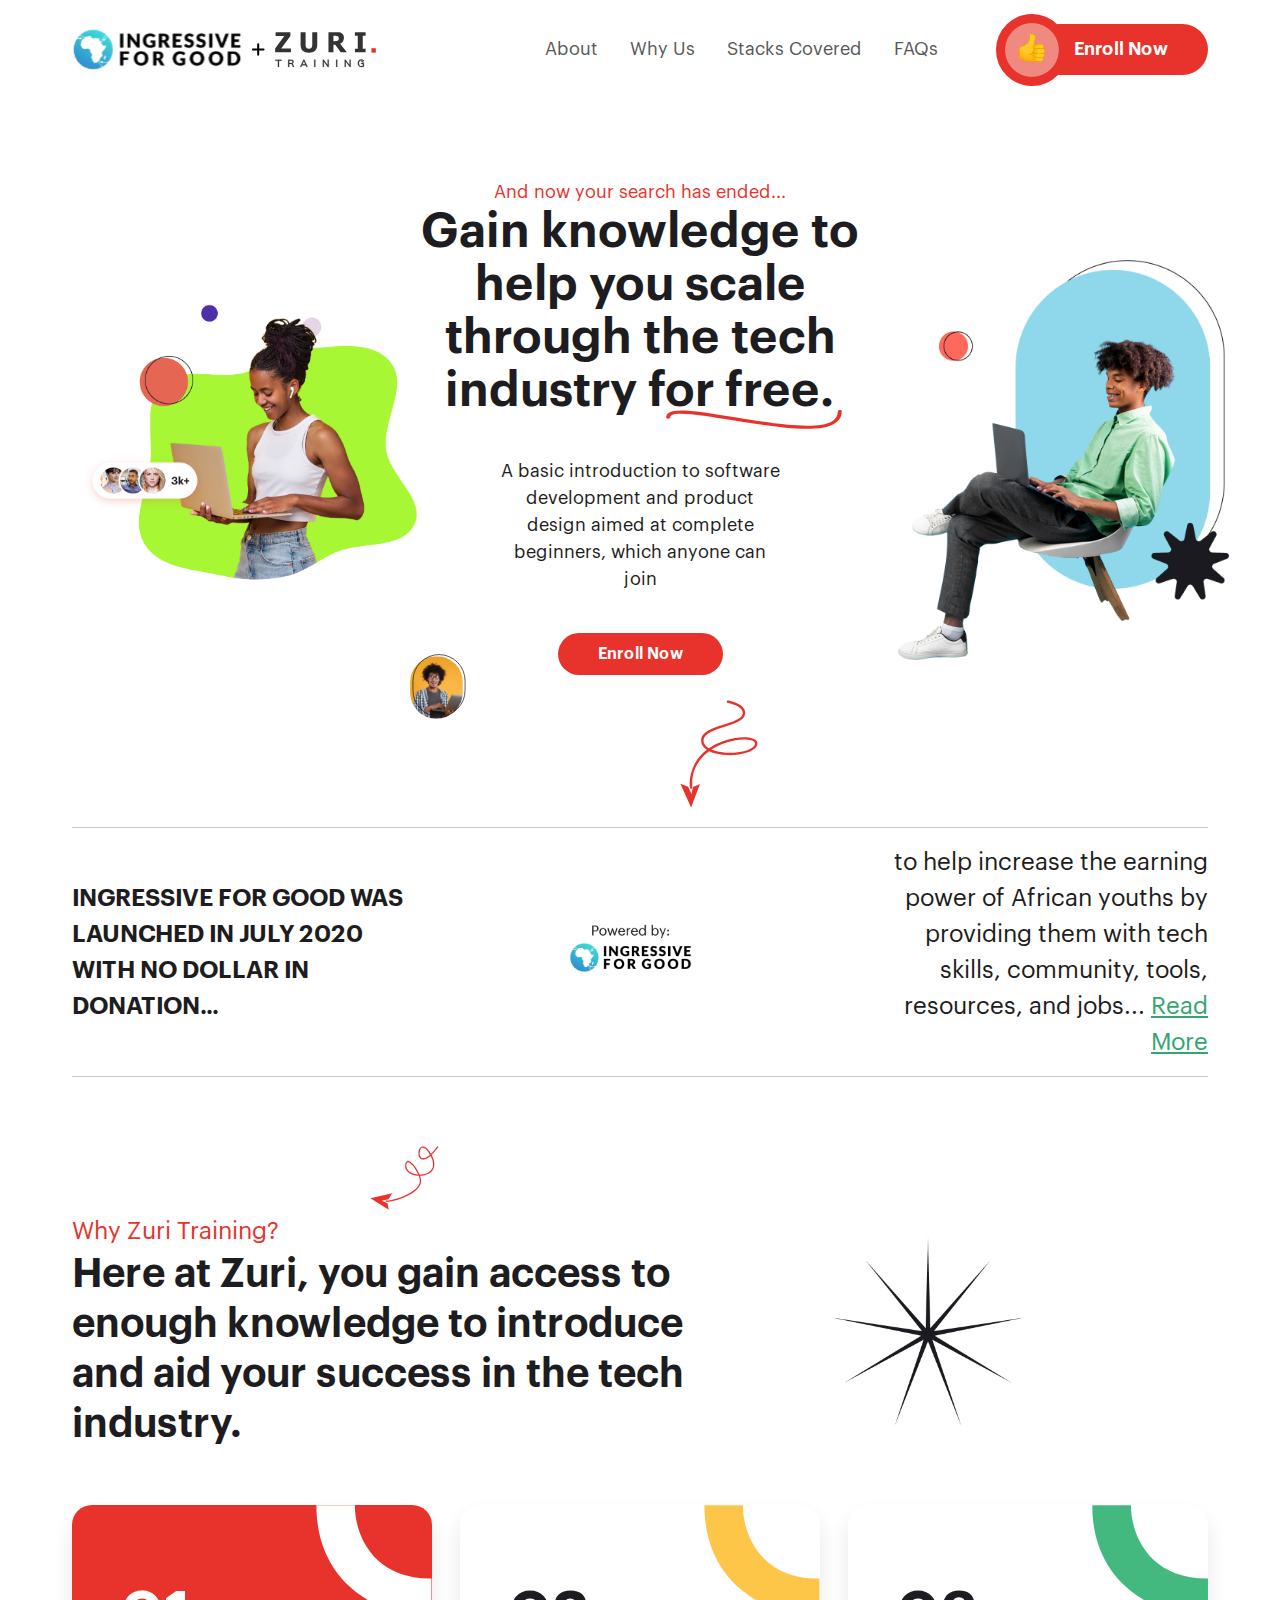
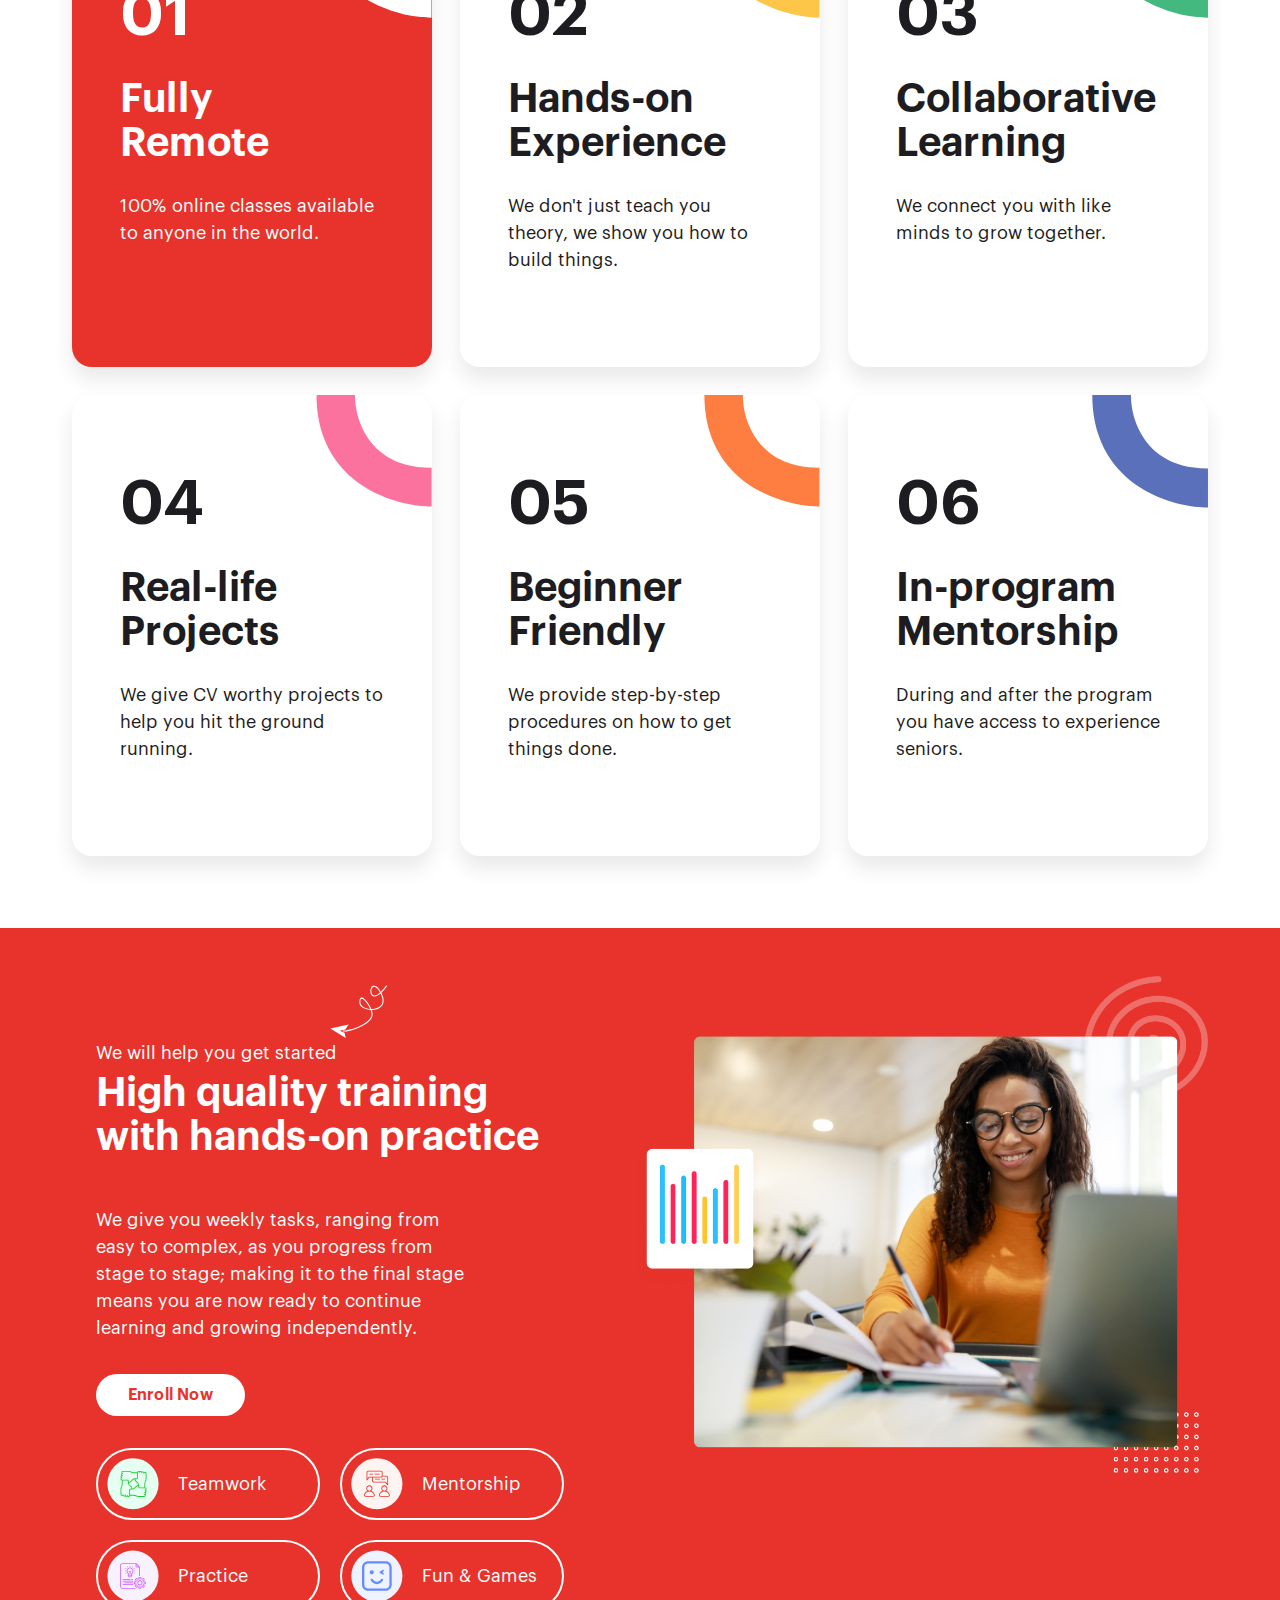
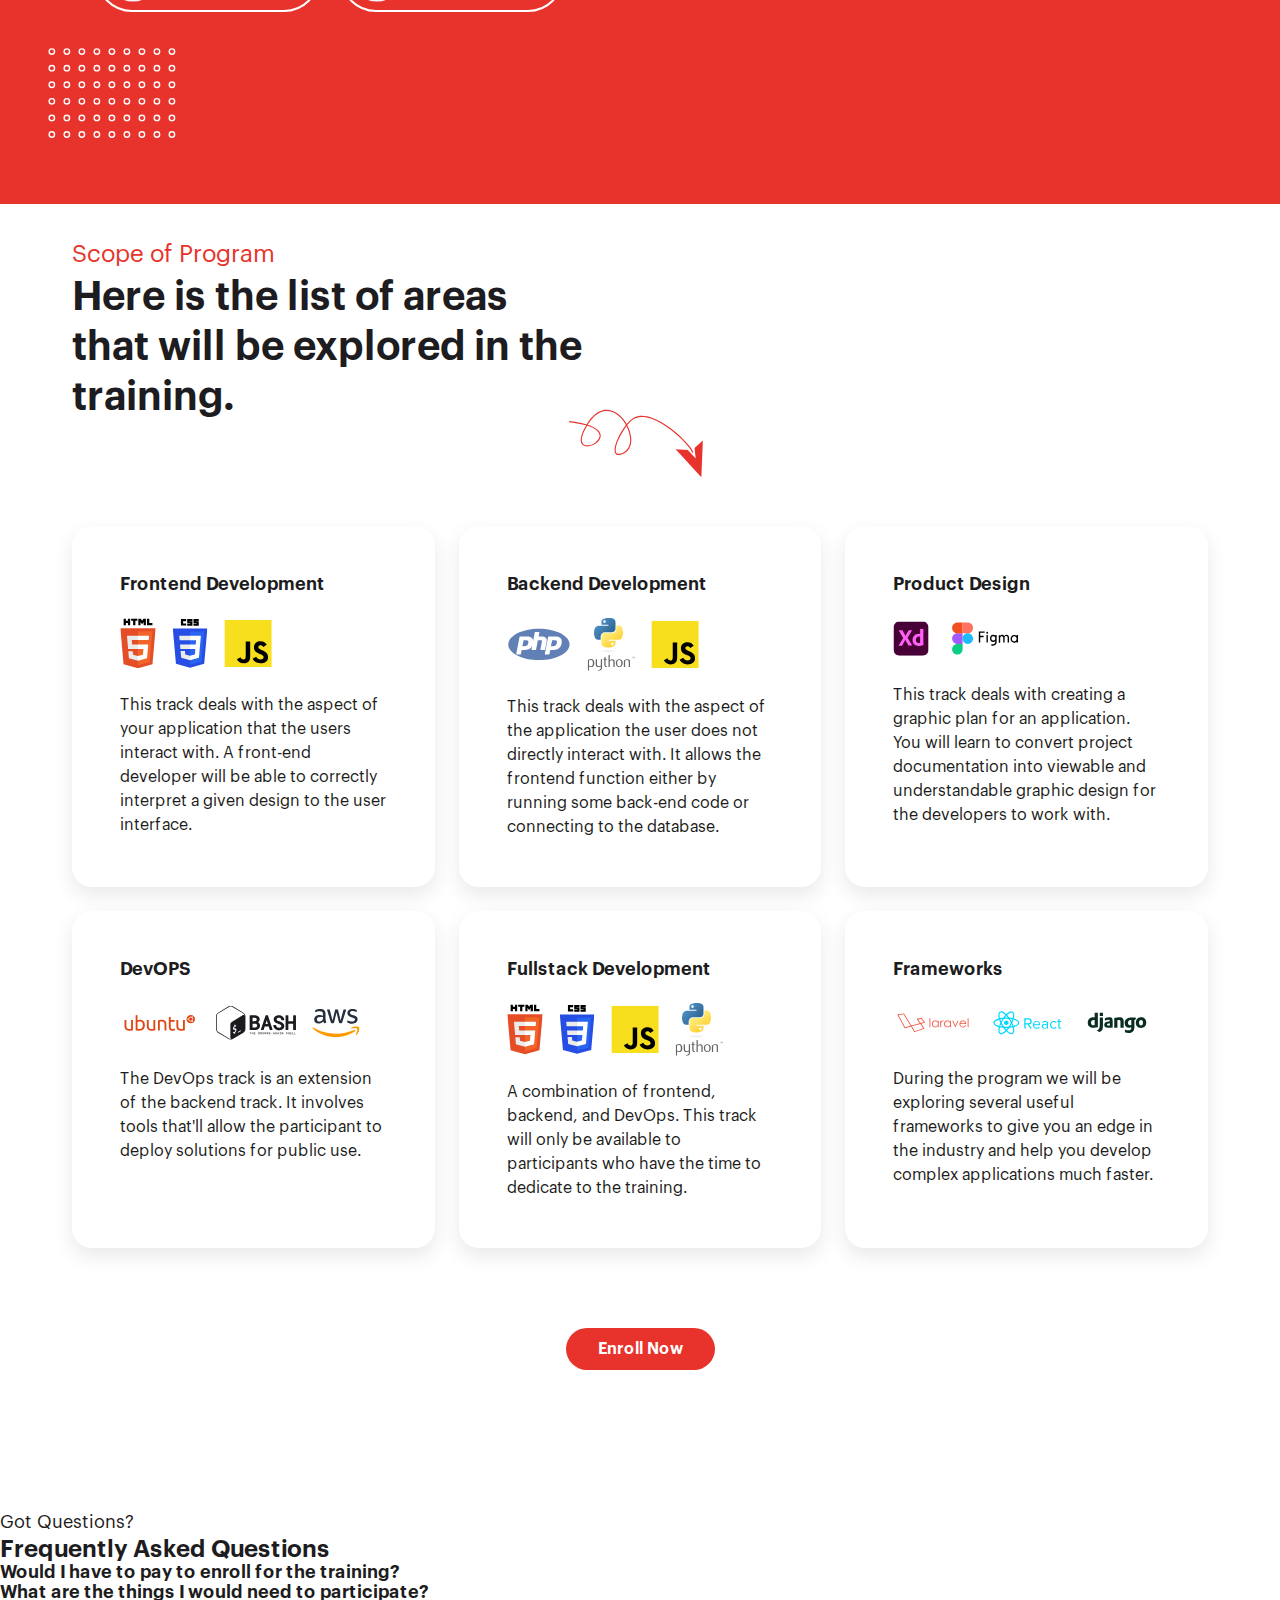
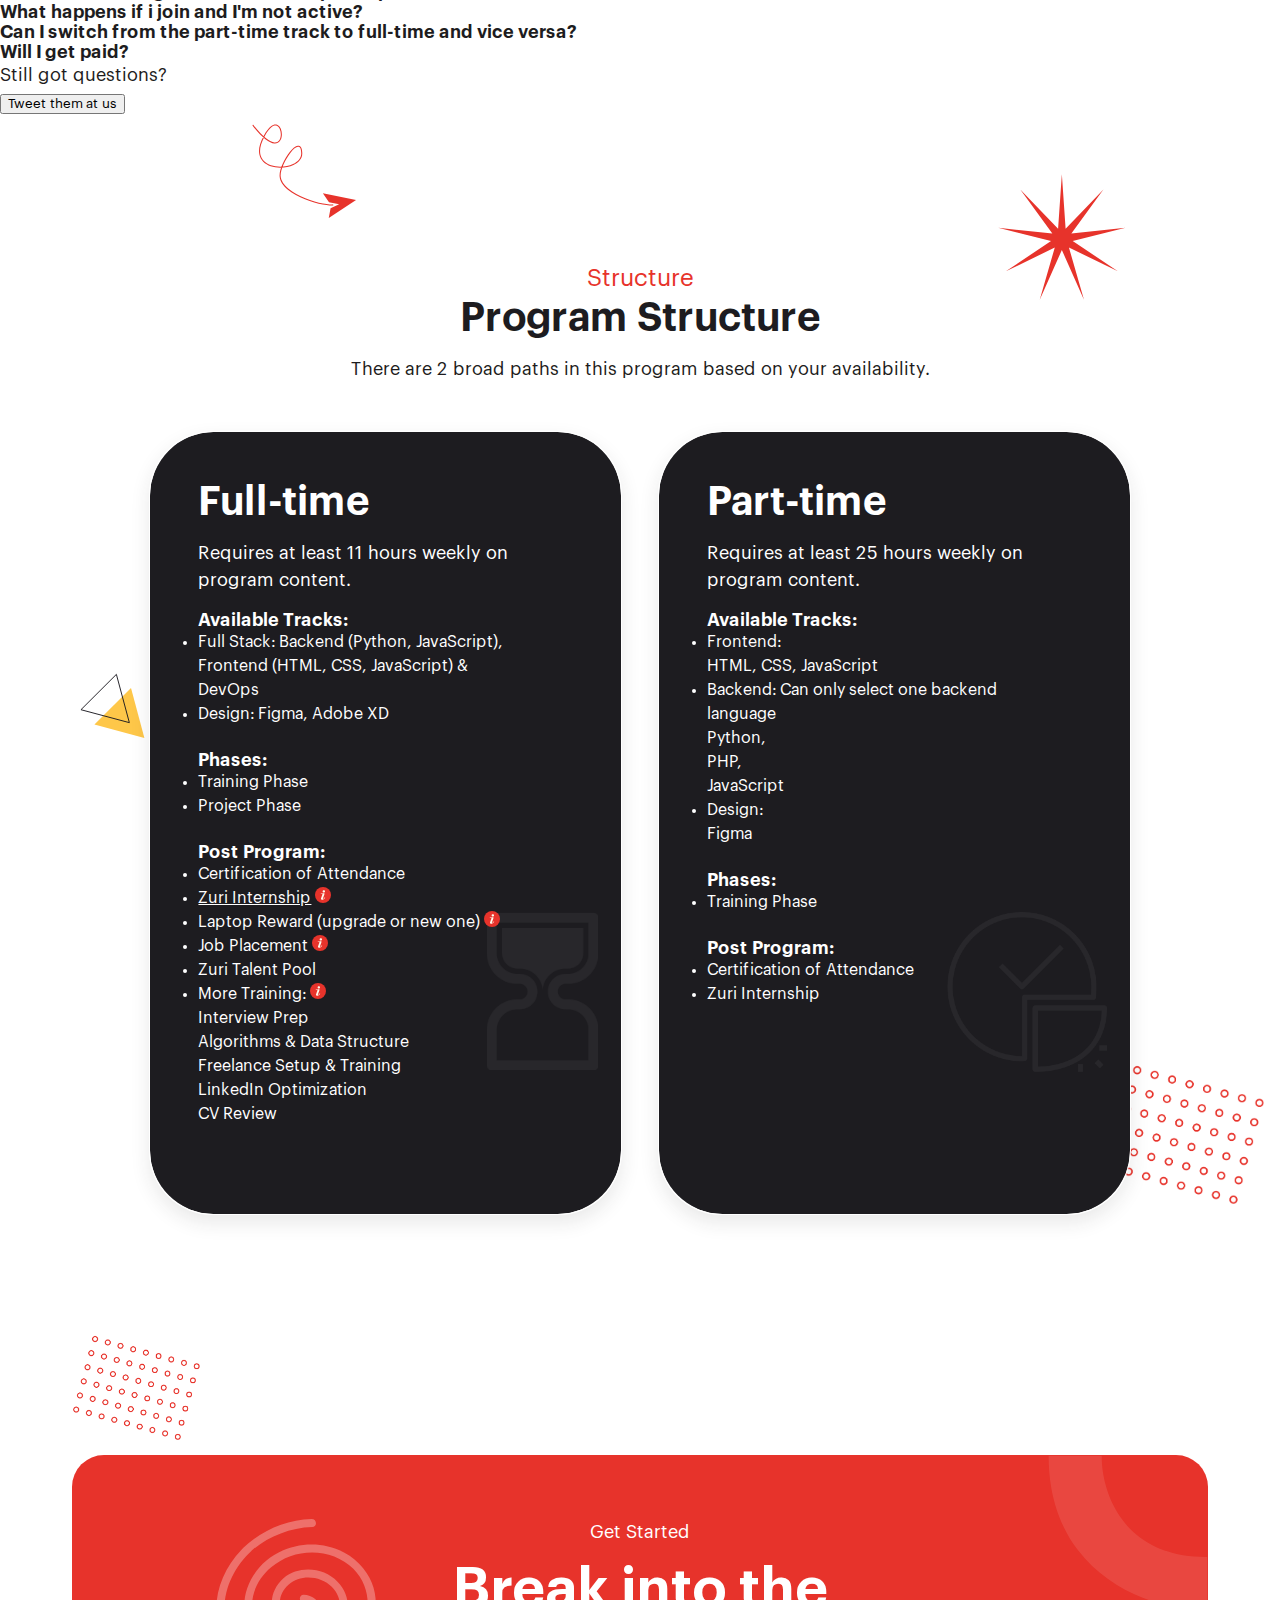
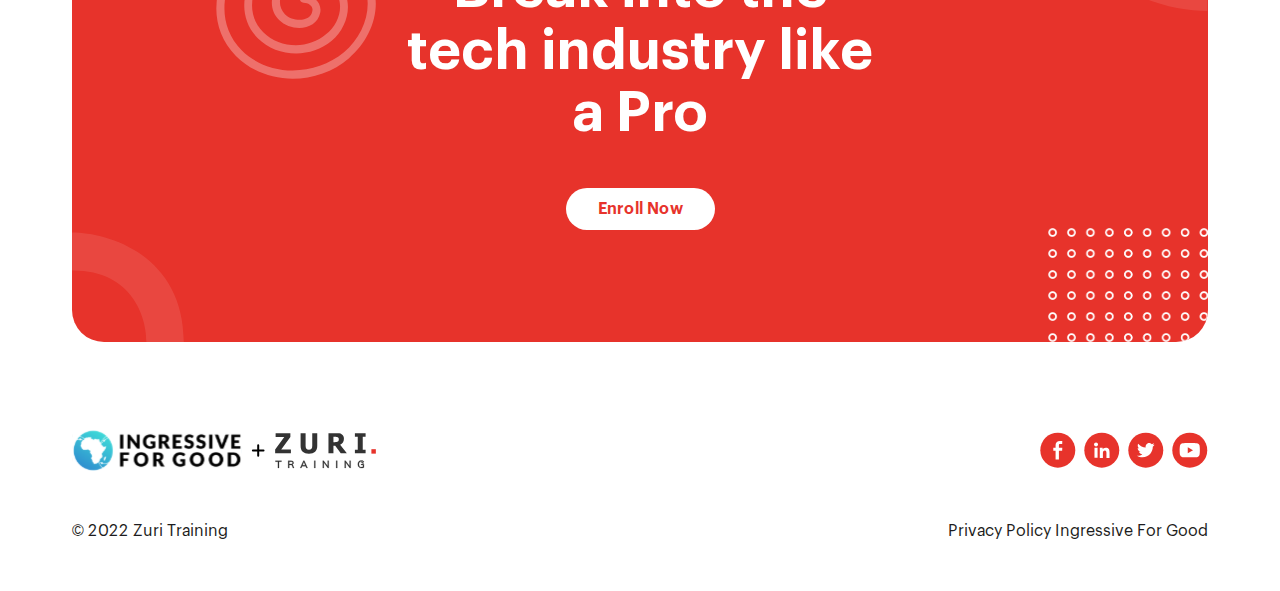
==== commit f4afe3cf: "A whole commit of entire index files and resources" ====
--- a/page2/index.html
+++ b/page2/index.html
@@ -7,90 +7,32 @@
   <title>Zuri</title>
   <link rel="stylesheet" href="../assets/css/page2-style.css">
   <link rel="stylesheet" href="../assets/css/style-module.css">
+  <link rel="”preload”" href="../assets/fonts/page2/Graphik-Regular.woff2">
+  <link rel="”preload”" href="../assets/fonts/page2/Graphik-MediumItalic.woff2">
+  <link rel="”preload”" href="../assets/fonts/page2/Graphik-Semibold.woff2">
+  <link rel="”preload”" href="../assets/fonts/page2/Graphik-Bold.woff2">
   <link rel="icon" href="../assets/img/favicon.png">
-
-  <!-- <link rel="”preload”" href="/fonts/Graphik-Medium.woff2">
-  <link rel="”preload”" href="/fonts/Graphik-Semibold.woff2">
-  <link rel="”preload”" href="/fonts/Graphik-Regular.woff2">
-  <link rel="apple-touch-icon" href="/logo192.jpg">
-  <script defer="defer" src="/static/js/main.8ba7b611.js"></script>-->
-  <!-- <style type="text/css">.styles_faq-row-wrapper__3vA1D {
-    background-color: var(--faq-bg-color, white); }
-    .styles_faq-row-wrapper__3vA1D h2 {
-      margin: 0;
-      color: var(--title-text-color, black);
-      font-size: var(--title-text-size, 30px); }
-    .styles_faq-row-wrapper__3vA1D .styles_faq-row__2YF3c {
-      display: flex;
-      justify-content: space-between;
-      padding: 5px 0;
-      border-bottom: 1px solid #ccc; }
-    .styles_faq-row-wrapper__3vA1D .styles_row-body__1NvUo .styles_faq-row__2YF3c {
-      flex-direction: column;
-      position: relative; }
-      .styles_faq-row-wrapper__3vA1D .styles_row-body__1NvUo .styles_faq-row__2YF3c .styles_row-title__1YiiY {
-        padding: 10px 0;
-        display: flex;
-        justify-content: space-between;
-        color: var(--row-title-color, black);
-        font-size: var(--row-title-text-size, large);
-        cursor: pointer;
-        align-items: center; }
-        .styles_faq-row-wrapper__3vA1D .styles_row-body__1NvUo .styles_faq-row__2YF3c .styles_row-title__1YiiY.styles_no-tabfocus__1HmyD {
-          outline: none; }
-        .styles_faq-row-wrapper__3vA1D .styles_row-body__1NvUo .styles_faq-row__2YF3c .styles_row-title__1YiiY .styles_row-title-text__1MuhU {
-          padding-right: 3em; }
-        .styles_faq-row-wrapper__3vA1D .styles_row-body__1NvUo .styles_faq-row__2YF3c .styles_row-title__1YiiY .styles_icon-wrapper__2cftw {
-          max-width: 25px;
-          max-height: 25px;
-          margin: 0;
-          padding: 0;
-          color: var(--arrow-color, black);
-          transform: rotate(0deg);
-          transition: transform var(--transition-duration, 0.3s);
-          position: absolute;
-          top: 13px;
-          right: 12px; }
-          .styles_faq-row-wrapper__3vA1D .styles_row-body__1NvUo .styles_faq-row__2YF3c .styles_row-title__1YiiY .styles_icon-wrapper__2cftw svg {
-            width: 100%;
-            height: 100%; }
-          .styles_faq-row-wrapper__3vA1D .styles_row-body__1NvUo .styles_faq-row__2YF3c .styles_row-title__1YiiY .styles_icon-wrapper__2cftw svg {
-            fill: var(--arrow-color, black); }
-        .styles_faq-row-wrapper__3vA1D .styles_row-body__1NvUo .styles_faq-row__2YF3c .styles_row-title__1YiiY.styles_closed__39w54 + .styles_row-content__QOGZd {
-          visibility: hidden; }
-          .styles_faq-row-wrapper__3vA1D .styles_row-body__1NvUo .styles_faq-row__2YF3c .styles_row-title__1YiiY.styles_closed__39w54 + .styles_row-content__QOGZd.styles_animate__3ecdr {
-            opacity: 0;
-            transition: height var(--transition-duration, 0.3s); }
-          .styles_faq-row-wrapper__3vA1D .styles_row-body__1NvUo .styles_faq-row__2YF3c .styles_row-title__1YiiY.styles_closed__39w54 + .styles_row-content__QOGZd.styles_static__3chYW {
-            display: none; }
-        .styles_faq-row-wrapper__3vA1D .styles_row-body__1NvUo .styles_faq-row__2YF3c .styles_row-title__1YiiY.styles_expanded__3elPy + .styles_row-content__QOGZd {
-          visibility: visible; }
-          .styles_faq-row-wrapper__3vA1D .styles_row-body__1NvUo .styles_faq-row__2YF3c .styles_row-title__1YiiY.styles_expanded__3elPy + .styles_row-content__QOGZd.styles_static__3chYW {
-            display: block; }
-        .styles_faq-row-wrapper__3vA1D .styles_row-body__1NvUo .styles_faq-row__2YF3c .styles_row-title__1YiiY.styles_expanded__3elPy .styles_icon-wrapper__2cftw {
-          transform: rotate(180deg); }
-        .styles_faq-row-wrapper__3vA1D .styles_row-body__1NvUo .styles_faq-row__2YF3c .styles_row-title__1YiiY.styles_expanding__2OAFB .styles_icon-wrapper__2cftw {
-          transform: rotate(180deg); }
-      .styles_faq-row-wrapper__3vA1D .styles_row-body__1NvUo .styles_faq-row__2YF3c .styles_row-content__QOGZd {
-        overflow: hidden;
-        transition: height var(--transition-duration, 0.3s);
-        transition-timing-function: var(--timing-function, ease); }
-        .styles_faq-row-wrapper__3vA1D .styles_row-body__1NvUo .styles_faq-row__2YF3c .styles_row-content__QOGZd .styles_row-content-text__2sgAB {
-          color: var(--row-content-color, black);
-          font-size: var(--row-content-text-size, medium);
-          padding: var(--row-content-padding-top, 0) var(--row-content-padding-right, 0) var(--row-content-padding-bottom, 0) var(--row-content-padding-left, 0); }
-  </style> -->
 </head>
 
 <body>
   <header>
     <div class="header__wrapper">
       <img src="../assets/img/page2/sponsor-logo.svg" alt="">
-      <div class="header__cta">
-        <div class="header__cta_icon">
-          <img src="../assets/img/page2/thumbs.png" alt="">
-        </div>
-        <p>Enroll Now</p>
+      <div class="main__nav">
+        <nav>
+          <ul class="main__nav_wrapper">
+            <li><a href="#about">About</a></li>
+            <li><a href="#why">Why Us</a></li>
+            <li><a href="#stacks">Stacks Covered</a></li>
+            <li><a href="#faq">FAQs</a></li>
+          </ul>
+        </nav>
+        <div class="header__cta">
+          <div class="header__cta_icon">
+            <img src="../assets/img/page2/thumbs.png" alt="">
+          </div>
+          <p>Enroll Now</p>
+        </div>
       </div>
     </div>
   </header>
@@ -106,6 +48,12 @@
     </div>
     <div class="last-of-type">
       <p>A basic introduction to software development and product design aimed at complete beginners, which anyone can join</p>
+    </div>
+    <div class="teaser__guy">
+      <img src="../assets/img/page2/tech-guy.jpg" alt="">
+    </div>
+    <div class="guy__icon">
+      <img src="../assets/img/page2/maleface.svg" alt="">
     </div>
     <button class="cta__btn">Enroll Now</button>
     <div class="teaser__twist">
@@ -291,14 +239,18 @@
     </div>
   </section>
 
-  <section>
-    <img src="" alt="">
-    <img src="" alt="">
-    <h3>Structure</h3>
+  <section class="section6">
+    <div class="section6__star">
+      <img src="../assets/img/page2/star1.svg" alt="">
+    </div>
+    <div class="section6__twist">
+      <img src="../assets/img/page2/line-twist5.svg" alt="">
+    </div>
+    <p class="section6__title">Structure</p>
     <h1>Program Structure</h1>
     <p>There are 2 broad paths in this program based on your availability.</p>
-    <div>
-      <div>
+    <div class="course__column">
+      <div class="course__col1 structure__tab">
         <h1>Full-time</h1>
         <p>Requires at least 11 hours weekly on program content.</p>
         <h4>Available Tracks:</h4>
@@ -314,14 +266,22 @@
         <h4>Post Program:</h4>
         <ul>
           <li>Certification of Attendance</li>
-          <li>Internship</li>
-          <li>Laptop Reward (upgrade or new one)</li>
-          <li>Job Placement</li>
+          <li><a href="https://internship.zuri.team/">Zuri Internship</a>
+            <img src="../assets/img/page2/more-info.svg" alt="">
+          </li>
+          <li>Laptop Reward (upgrade or new one)
+            <img src="../assets/img/page2/more-info.svg" alt="">
+          </li>
+          <li>Job Placement
+            <img src="../assets/img/page2/more-info.svg" alt="">
+          </li>
           <li>Zuri Talent Pool</li>
-          <li>More Training: <br>Interview Prep <br>Algorithms & Data Structure <br>Freelance Setup & Training <br>LinkedIn Optimization <br>CV Review</li>
-      </div>
-
-      <div>
+          <li>More Training: 
+            <img src="../assets/img/page2/more-info.svg" alt="">
+            <br>Interview Prep <br>Algorithms & Data Structure <br>Freelance Setup & Training <br>LinkedIn Optimization <br>CV Review</li>
+      </div>
+
+      <div class="course__col2 structure__tab">
         <h1>Part-time</h1>
         <p>Requires at least 25 hours weekly on program content.</p>
         <h4>Available Tracks:</h4>
@@ -343,18 +303,31 @@
     </div>
   </section>
   
-  <section>
-    <p>Get Started</p>
-    <h2>Break into the tech industry like a Pro</h2>
-    <button>Enroll Now</button>
-  </section>
-
-  <footer>
-    <img src="" alt="Ingressive For Good &plus; Zuri">
-    <div>
+  <section class="section7">
+    <div class="section7__wrapper">
+      <p>Get Started</p>
+    <h1 class="section7__heading">Break into the tech industry like a Pro</h1>
+    <button class="section7__btn">Enroll Now</button>
+    </div>
+    
+  </section>
+
+  <footer class="page__footer">
+    <div class="footer__row1">
+      <img src="../assets/img/page2/sponsor-logo.svg" alt="Ingressive For Good &plus; Zuri">
+      <div class="social__link">
+        <img src="../assets/img/page2/fb2.svg" alt="Facebook"><!-- 
+         --><img src="../assets/img/page2/linkedin2.svg" alt="LinkedIn"><!-- 
+         --><img src="../assets/img/page2/tweet2.svg" alt="Twitter"><!-- 
+         --><img src="../assets/img/page2/youtube2.svg" alt="YouTube">
+      </div>
+    </div>
+    <div class="footer__row2">
       <small>&copy; 2022 Zuri Training</small>
-      <a href="">Privacy Policy</a>
-      <a href="">Ingressive For Good</a>
+      <div>
+        <a href="">Privacy Policy</a>
+        <a href="">Ingressive For Good</a>
+      </div>
     </div>
   </footer>
 </body>
--- a/assets/css/page2-style.css
+++ b/assets/css/page2-style.css
@@ -1,18 +1,16 @@
 body {
     color: rgb(29, 28, 32);
     font-size: 18px !important;
-    /* font: 18px/24px Arial 300; */
-}
-
+}
+
+body,
 button {
-    font-family: Georgia, 'Times New Roman', Times, serif;
-}
-
-/* body,
-button {
-    font-family: Arial, Helvetica, sans-serif !important;
-} */
-
+    font-family: 'Graphik', Arial, sans-serif !important;
+}
+
+h1, h2, h3, h4 {
+    font-weight: 600 !important;
+}
 
 /*================
   HEADER SECTION
@@ -21,6 +19,7 @@
 .header__wrapper {
 	padding: 1.5rem 4.5rem;
     display: flex;
+    align-items: center;
 	justify-content: space-between;
 	background: white;
 }
@@ -45,9 +44,28 @@
 .header__cta p {
 	padding: 0.75rem 2.5rem;
 	border-radius: 2.5rem;
-    font-weight: 700;
+    font-weight: 600;
 	color: rgb(255, 255, 255);
 	background: rgb(231, 51, 43);
+}
+
+.main__nav_wrapper {
+    display: flex;
+    justify-content: space-between;
+}
+
+.main__nav_wrapper li {
+    margin: 0 1rem;
+}
+
+.main__nav {
+    display: flex;
+    gap: 5rem;
+    align-items: center;
+}
+
+.main__nav a {
+    color: #585757 !important;
 }
 
 /*================
@@ -79,15 +97,31 @@
 .teaser__line {
 	width: 11rem;
     position: absolute;
-    top: 56%;
-    left: 28%;
+    top: 54%;
+    left: 52%;
 }
 
 .teaser__lady {
+	width: 24rem;
+    position: absolute;
+    top: 32%;
+    left: 6.5%;
+    z-index: -1;
+}
+
+.teaser__guy {
 	width: 22rem;
-	position: absolute;
-	top: 42%;
-    left: 7.5%;
+    position: absolute;
+    top: 28%;
+    right: 3%;
+    z-index: -1;
+}
+
+.guy__icon {
+    width: 3.5rem;
+    position: absolute;
+    bottom: -9%;
+    left: 32%;
     z-index: -1;
 }
 
@@ -96,7 +130,7 @@
     border: none;
 	border-radius: 2.5rem;
     font-size: 1rem;
-    font-weight: 700;
+    font-weight: 600;
 	color: rgb(255, 255, 255);
 	background: rgb(231, 51, 43);
 }
@@ -105,7 +139,7 @@
 	width: 5rem;
 	position: absolute;
 	bottom: -24.5%;
-    left: 41%;
+    left: 53%;
 }
 
 /*================
@@ -118,6 +152,7 @@
 }
 
 .section2__wrapper {
+    padding: 1rem 0;
     display: flex;
     align-items: center;
     justify-content: space-between;
@@ -128,7 +163,7 @@
 .section2 p:first-child {
     padding: 0 6rem 0 0;
     width: 82%;
-    font-weight: 700;
+    font-weight: 600;
 }
 
 .section2 p:last-child {
@@ -143,7 +178,7 @@
 }
 
 .sponsor__logo {
-    width: 30rem;
+    width: 32rem;
 }
 
 .read__link a {
@@ -156,16 +191,20 @@
 ================*/
 
 .section3 {
-	margin-top: 1rem;
+	margin-top: 1.5rem;
     padding: 4.5rem;
     position: relative;
+    background: url('../img/page2/Star.jpg');
+    background-repeat: no-repeat;
+    background-size: 12rem;
+    background-position: 52rem 6rem;
 }
 
 .section3__twist {
 	width: 6rem;
 	position: absolute;
-	top: -2%;
-	left: 18%;
+    top: 0;
+    left: 28%;
 }
 
 .intro__tease {
@@ -174,8 +213,9 @@
 }
 
 .intro__heading {
-    width: 62%;
+    width: 56%;
     font-size: 2.5rem;
+    line-height: 1.25;
 }
 
 .feature__cards {
@@ -234,7 +274,7 @@
     position: relative;
     padding: 3rem 4.5rem 12rem 6rem;
     color: rgb(255, 255, 255);
-    background: url(../img/page2/rect-dot.svg);
+    background: url('../img/page2/rect-dot.svg');
     background-repeat: no-repeat;
     background-position: 3rem 45rem;
     background-size: 8rem;
@@ -249,7 +289,7 @@
 	position: absolute;
 	top: 0;
 	left: 0;
-    z-index: -5;
+    z-index: -3;
 }
 
 .section4__twist {
@@ -287,7 +327,7 @@
     border: none;
 	border-radius: 2.5rem;
     font-size: 1rem;
-    font-weight: 700;
+    font-weight: 600;
 	color: rgb(231, 51, 43);
     background: rgb(255, 255, 255);
 }
@@ -343,6 +383,7 @@
 
 .program__heading {
     font-size: 2.5rem;
+    line-height: 1.25;
     width: 45%;
     padding-bottom: 3.5rem;
 }
@@ -424,7 +465,222 @@
     border: none;
 	border-radius: 2.5rem;
     font-size: 1rem;
-    font-weight: 700;
+    font-weight: 600;
 	color: rgb(255, 255, 255);
 	background: rgb(231, 51, 43);
+}
+
+/*================
+  SECTION 5
+================*/
+
+
+/*================
+  SECTION 6
+================*/
+
+.section6 {
+    padding: 8rem 4.5rem 2rem;
+    position: relative;
+    text-align: center;
+    background: url('../img/page2/triangle.svg'), url('../img/page2/circle.png');
+    background-repeat: no-repeat, no-repeat;
+    background-size: 8.5rem, 11rem;
+    background-position: 3rem 33rem, 68rem 59rem;
+    z-index: -6;
+}
+
+.section6__star {
+    width: 8rem;
+    position: absolute;
+    top: 5%;
+    right: 12%;
+}
+
+.section6__twist {
+    width: 9rem;
+    position: absolute;
+    top: 0;
+    left: 18%;
+}
+
+.section6__title {
+    font-size: 1.5rem;
+    color: rgb(231, 51, 43);
+}
+
+.section6 h1 {
+    font-size: 2.5rem;
+}
+
+.section6 p {
+    margin: 1rem 0 0;
+}
+
+.course__column {
+    width: 92%;
+    margin: 0 auto;
+    padding: 3rem 2rem 2rem;
+    display: grid;
+    grid-template-columns: 1fr 1fr;
+    gap: 2.25rem;
+}
+
+.structure__tab {
+    padding: 3rem 3rem 4rem;
+    position: relative;
+    text-align: left;
+    border: 0.0125rem rgb(255, 255, 255) solid;
+    border-radius: 4rem;
+    color: rgb(255, 255, 255);
+    box-shadow: 0 0.5rem 1.2rem rgba(43, 37, 36, 0.1);
+}
+
+.structure__tab::after {
+    content: "";
+    display: inline-block;
+    width: 100%;
+    height: 100%;
+    position: absolute;
+    top: 0;
+    left: 0;
+    z-index: -5;
+    border-radius: 4rem;
+    background: rgb(29, 28, 32);
+}
+
+.structure__tab a {
+    color: rgb(255, 255, 255);
+    text-decoration: underline;
+}
+
+.structure__tab h4 {
+    font-size: 1.125rem;
+}
+
+.structure__tab ul {
+    list-style: disc;
+    margin-bottom: 1.5rem;
+    padding: 0 4rem 0 0;
+    font-size: 1rem;
+    text-align: left;
+}
+
+.structure__tab li {
+    position: relative;
+}
+
+.structure__tab p {
+    margin: 1rem 0;
+}
+
+.structure__tab img {
+    width: 1rem;
+    cursor: pointer;
+}
+
+.course__col1 {
+    background: url('../img/page2/hour.png');
+    background-repeat: no-repeat;
+    background-size: 7rem;
+    background-position: 21rem 30rem;
+}
+
+.course__col2 {
+    background: url('../img/page2/time.png');
+    background-repeat: no-repeat;
+    background-size: 10rem;
+    background-position: 18rem 30rem;
+}
+
+/*================
+  SECTION 7
+================*/
+
+.section7 {
+    padding-top: 11rem;
+    background: url('../img/page2/circle.png');
+    background-repeat: no-repeat;
+    background-size: 8rem;
+    background-position: 4.5rem 3.5rem;
+}
+
+.section7__wrapper {
+    margin: 0 4.5rem;
+    padding: 4rem 4rem 5rem;
+    position: relative;
+    text-align: center;
+    border-radius: 2rem;
+    color: rgb(255, 255, 255);
+    background: url('../img/page2/round.svg'), url('../img/page2/arc-trans2.svg'), url('../img/page2/arc-trans1.svg'), url('../img/page2/circle-alt.png');
+    background-repeat: no-repeat, no-repeat, no-repeat, no-repeat;
+    background-size: 10rem, 10rem, 7rem, 10rem;
+    background-position: 9rem 4rem, top right, bottom left, bottom right;
+}
+
+.section7__wrapper::after {
+    content: "";
+    display: inline-block;
+    width: 100%;
+    height: 100%;
+    position: absolute;
+    top:0;
+    left: 0;
+    z-index: -7;
+    border-radius: 2rem;
+    background: rgb(231, 51, 43);
+}
+
+.section7__heading {
+    font-size: 3.5rem;
+    width: 50%;
+    margin: 0.75rem auto;
+}
+
+.section7__btn {
+    margin: 2rem 0;
+	padding: 0.75rem 2rem;
+    border: none;
+	border-radius: 2.5rem;
+    font-size: 1rem;
+    font-weight: 600;
+	color: rgb(231, 51, 43);
+    background: rgb(255, 255, 255);
+}
+
+/*================
+  FOOTER SECTION
+================*/
+
+.page__footer {
+    padding: 5.5rem 4.5rem 0;
+    font-size: 1rem;
+}
+
+.page__footer a {
+    color: rgb(29, 28, 32);
+}
+
+.page__footer small {
+    font-size: 1rem;
+}
+
+.footer__row1 {
+    display: flex;
+    justify-content: space-between;
+}
+
+.social__link {
+    display: flex;
+    gap: 0.5rem;
+}
+
+.social__link img {
+    width: 2.25rem;
+}
+
+.footer__row2 {
+    padding: 3rem 0;
+    display: flex;
+    justify-content: space-between;
 }--- a/assets/css/style-module.css
+++ b/assets/css/style-module.css
@@ -1,3 +1,51 @@
+/*================
+  Page 1 Fonts
+================*/
+
+@font-face {
+    font-family: Averta;
+    src: url('../fonts/FontsFree-Net-AvertaDemoPECuttedDemo-Regular.ttf');
+}
+
+
+/*================
+  Page 2 Fonts
+================*/
+
+@font-face {
+    font-family: 'Graphik';
+    src: url('../fonts/page2/Graphik-Regular.woff2') format('woff2');
+    font-weight: normal;
+    font-display: fallback;
+    font-style: normal;
+    unicode-range: U+0020-007F;
+}
+@font-face {
+    font-family: 'Graphik';
+    src: url('../fonts/page2/Graphik-MediumItalic.woff2') format('woff2');
+    font-weight: 500;
+    font-display: fallback;
+    font-style: normal;
+    unicode-range: U+0020-007F;
+}
+@font-face {
+    font-family: 'Graphik';
+    src: url('../fonts/page2/Graphik-Semibold.woff2') format('woff2');
+    font-weight: 600;
+    font-display: fallback;
+    font-style: normal;
+    unicode-range: U+0020-007F;
+}
+@font-face {
+    font-family: 'Graphik';
+    src: url('../fonts/page2/Graphik-Bold.woff2') format('woff2');
+    font-weight: 700;
+    font-display: fallback;
+    font-style: normal;
+    unicode-range: U+0020-007F;
+}
+
+
 /*================
   CSS Reset Tool v2.0
 ================*/
@@ -60,7 +108,7 @@
   Typography
 ================*/
 
-h1, h2, h3 {
+h1, h2, h3, h4 {
     line-height: normal;
     letter-spacing: normal;
     font-weight: 700;
@@ -77,11 +125,18 @@
     font-size: 1.125rem;
 }
 
+h4 {
+    font-size: 1rem;
+}
+
 small {
     font-size: 0.8rem;
     font-weight: 400;
 }
 
+/*================
+  Universal
+================*/
 
 * {
     box-sizing: border-box;
@@ -91,6 +146,10 @@
     scroll-behavior: smooth;
 }
 
+a {
+    text-decoration: none;
+}
+
 img {
     max-width: 100%;
 }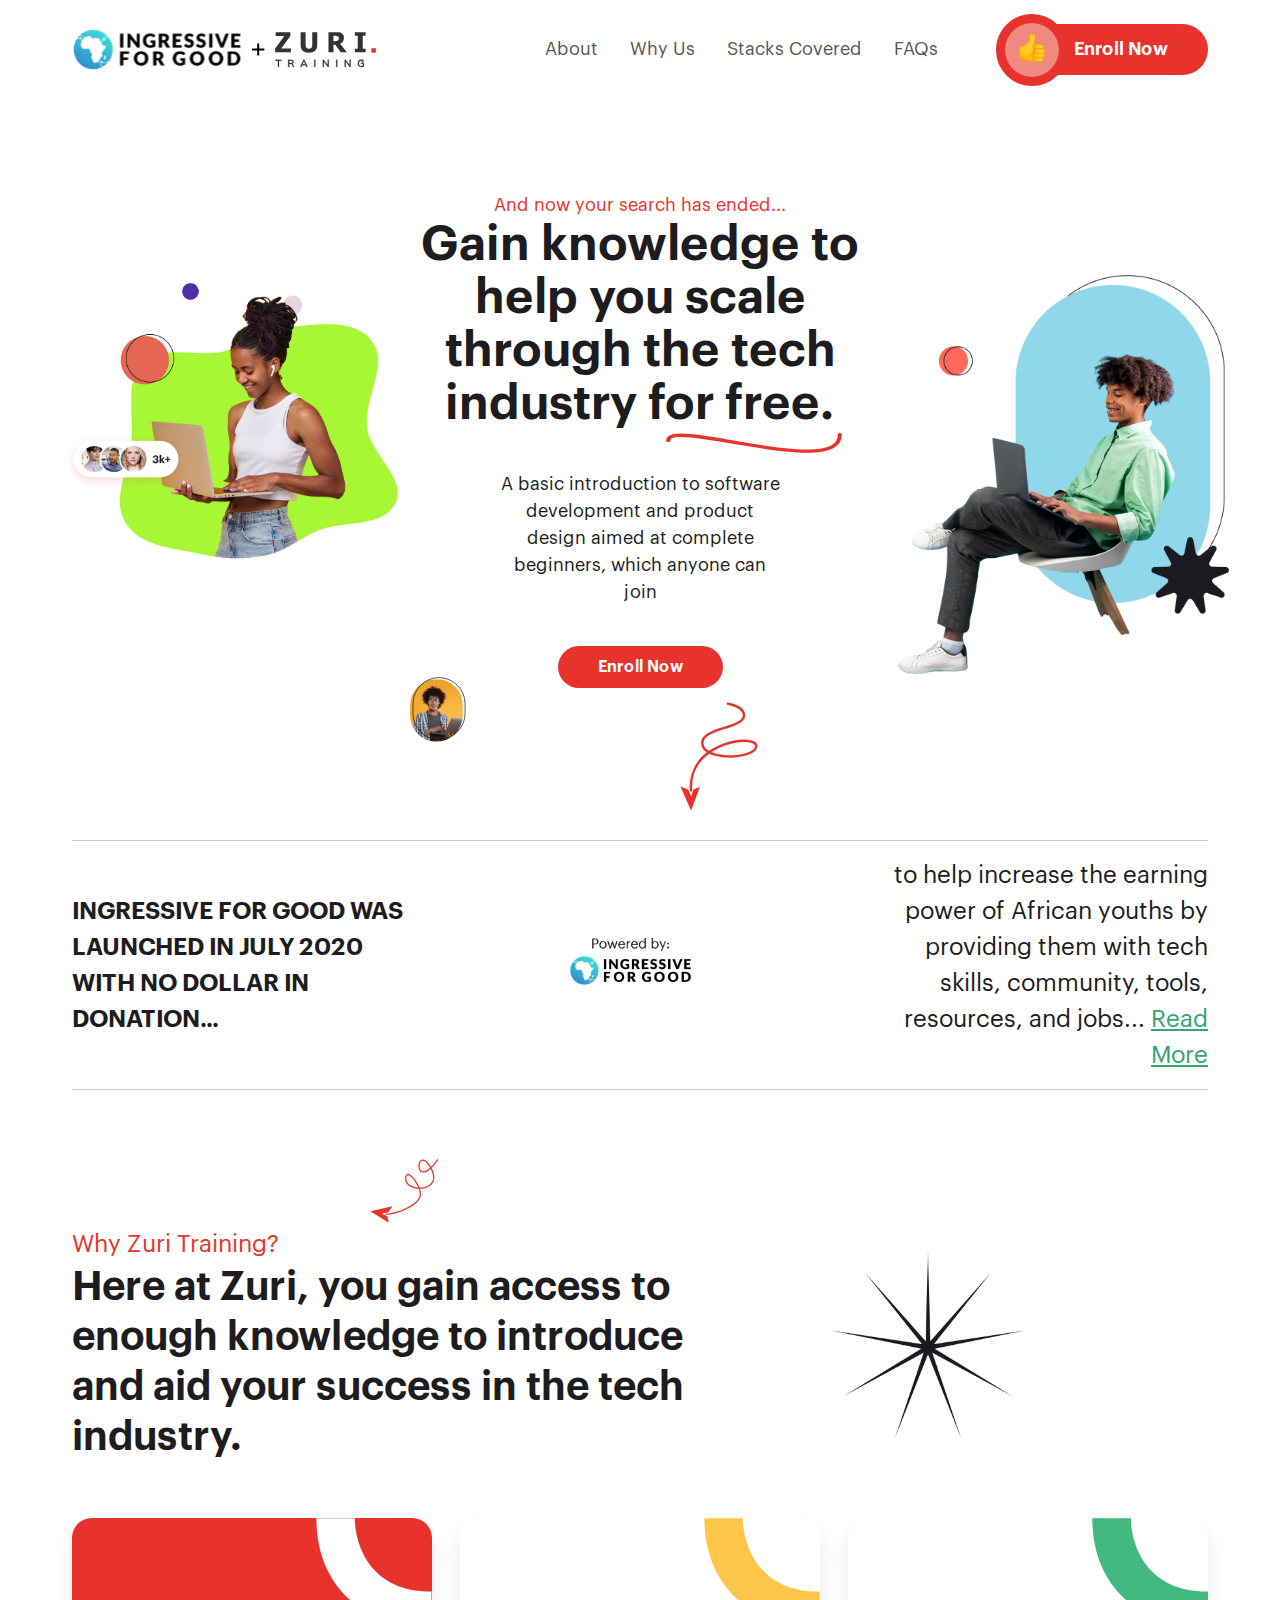
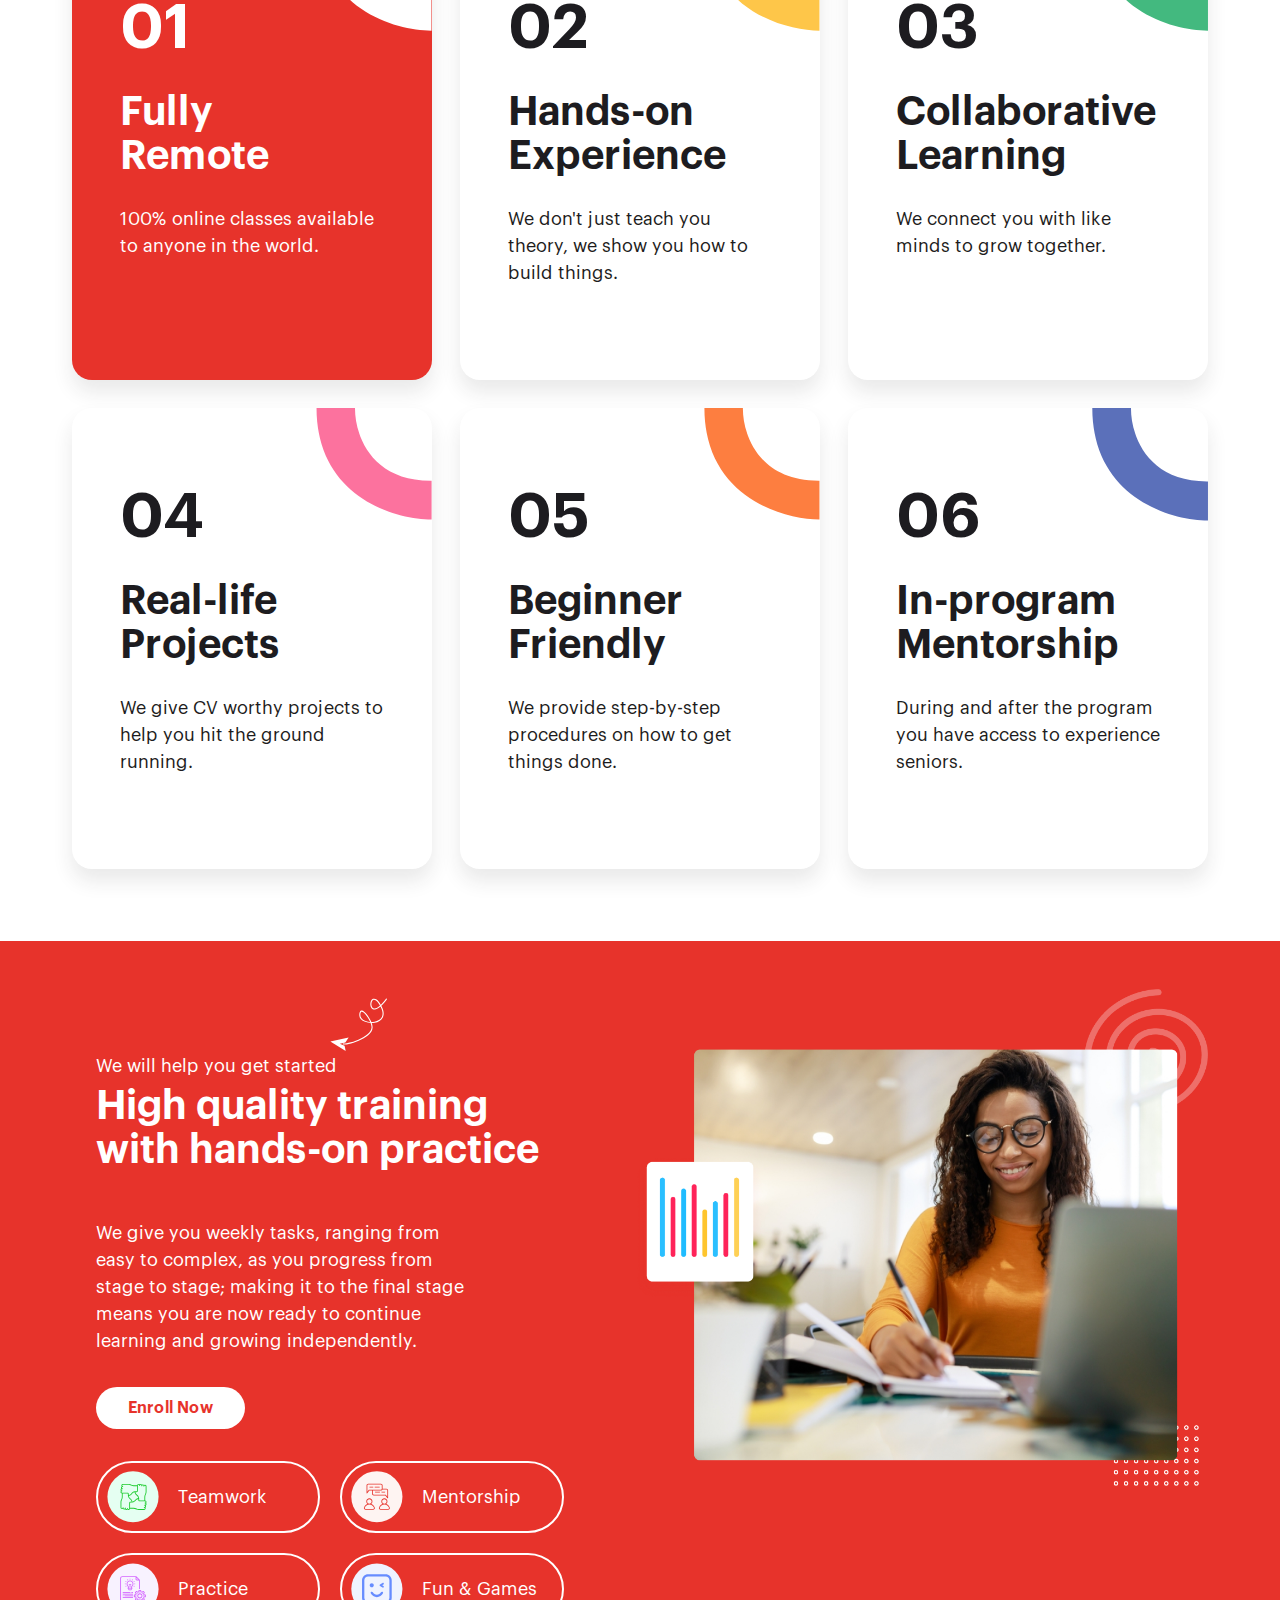
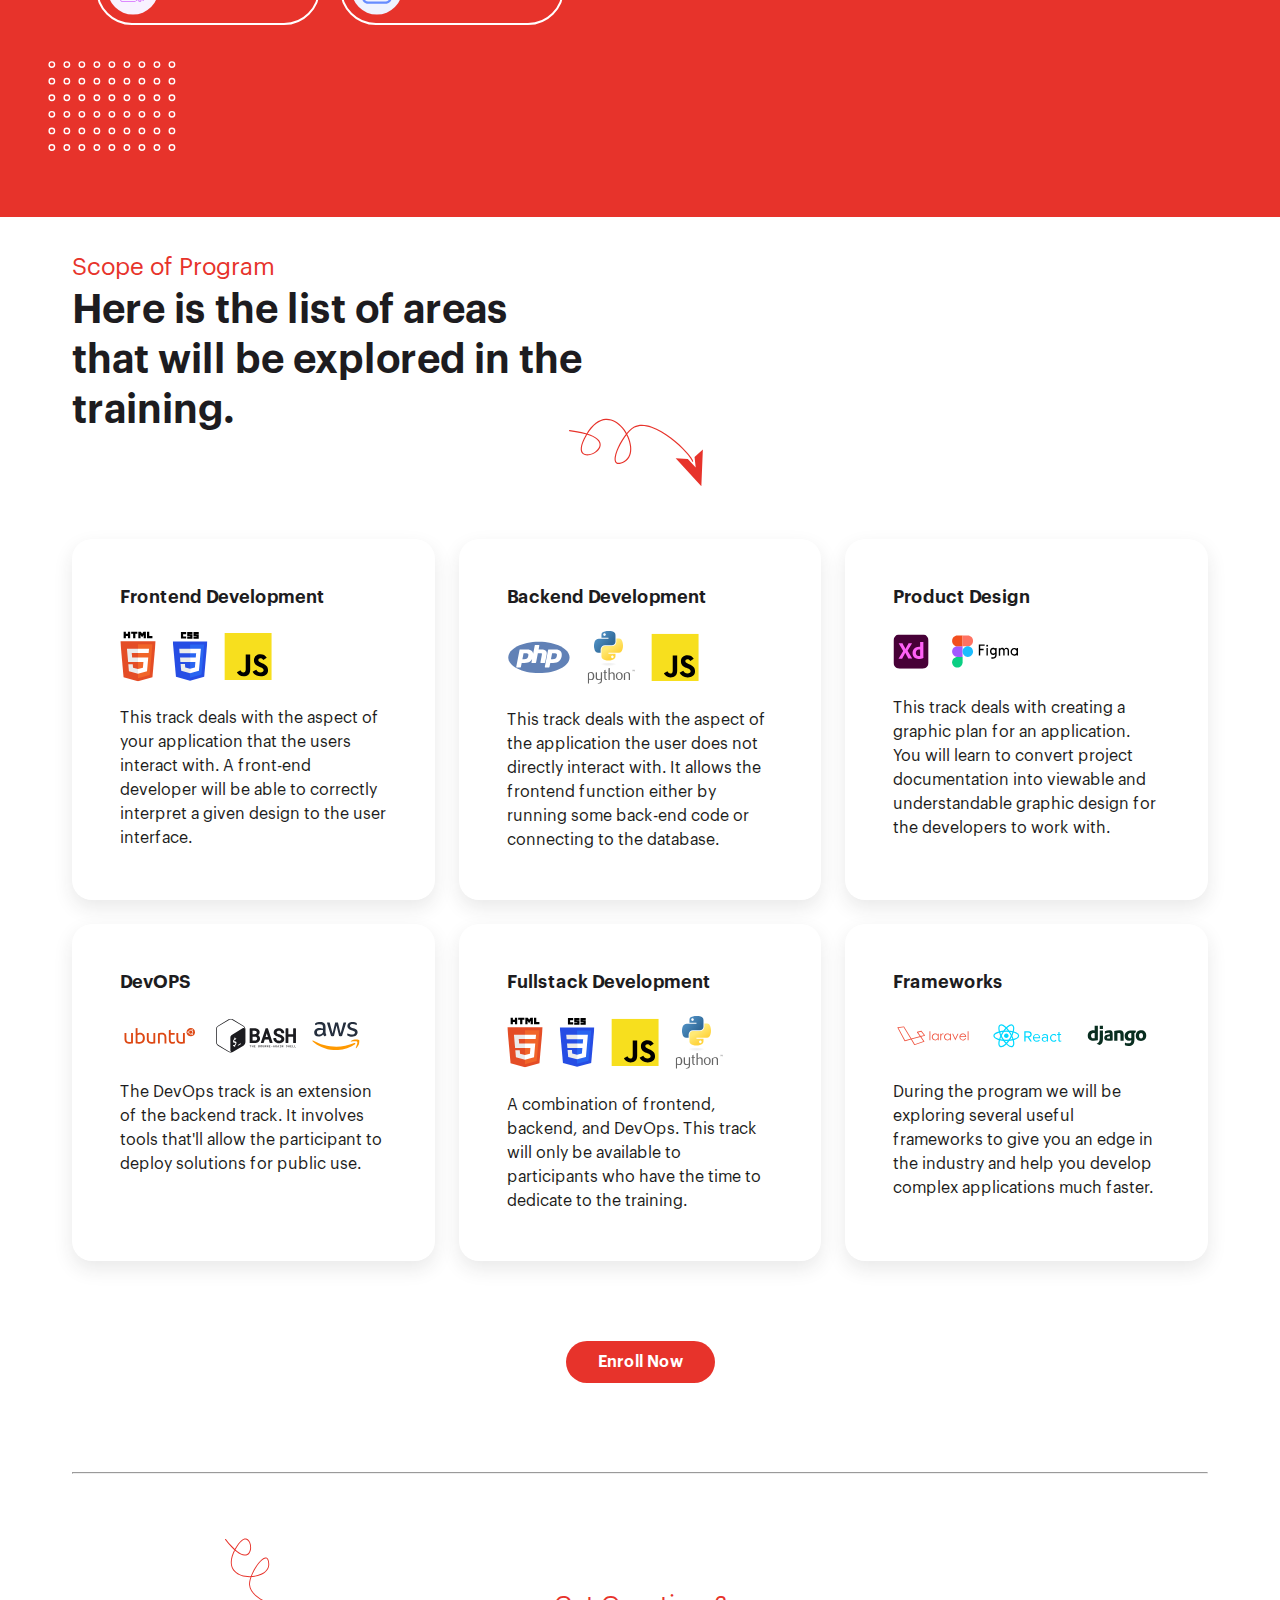
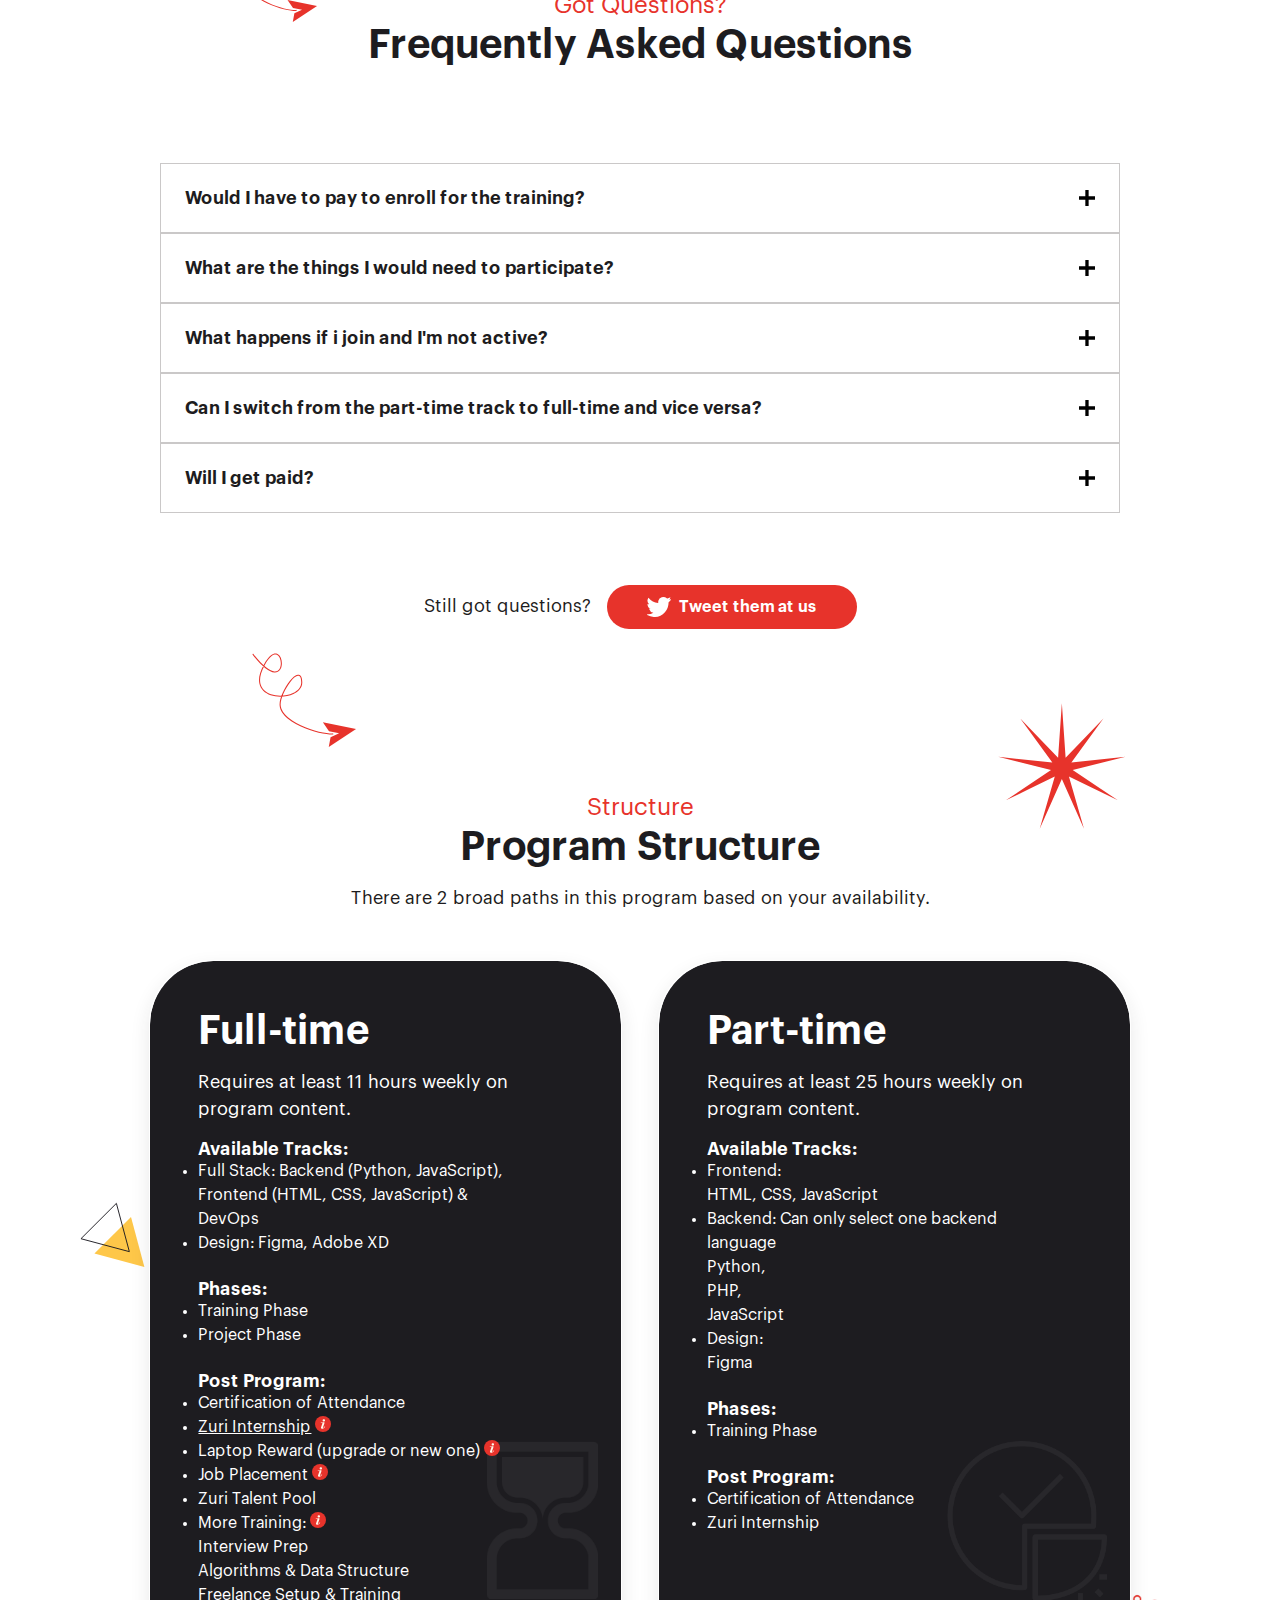
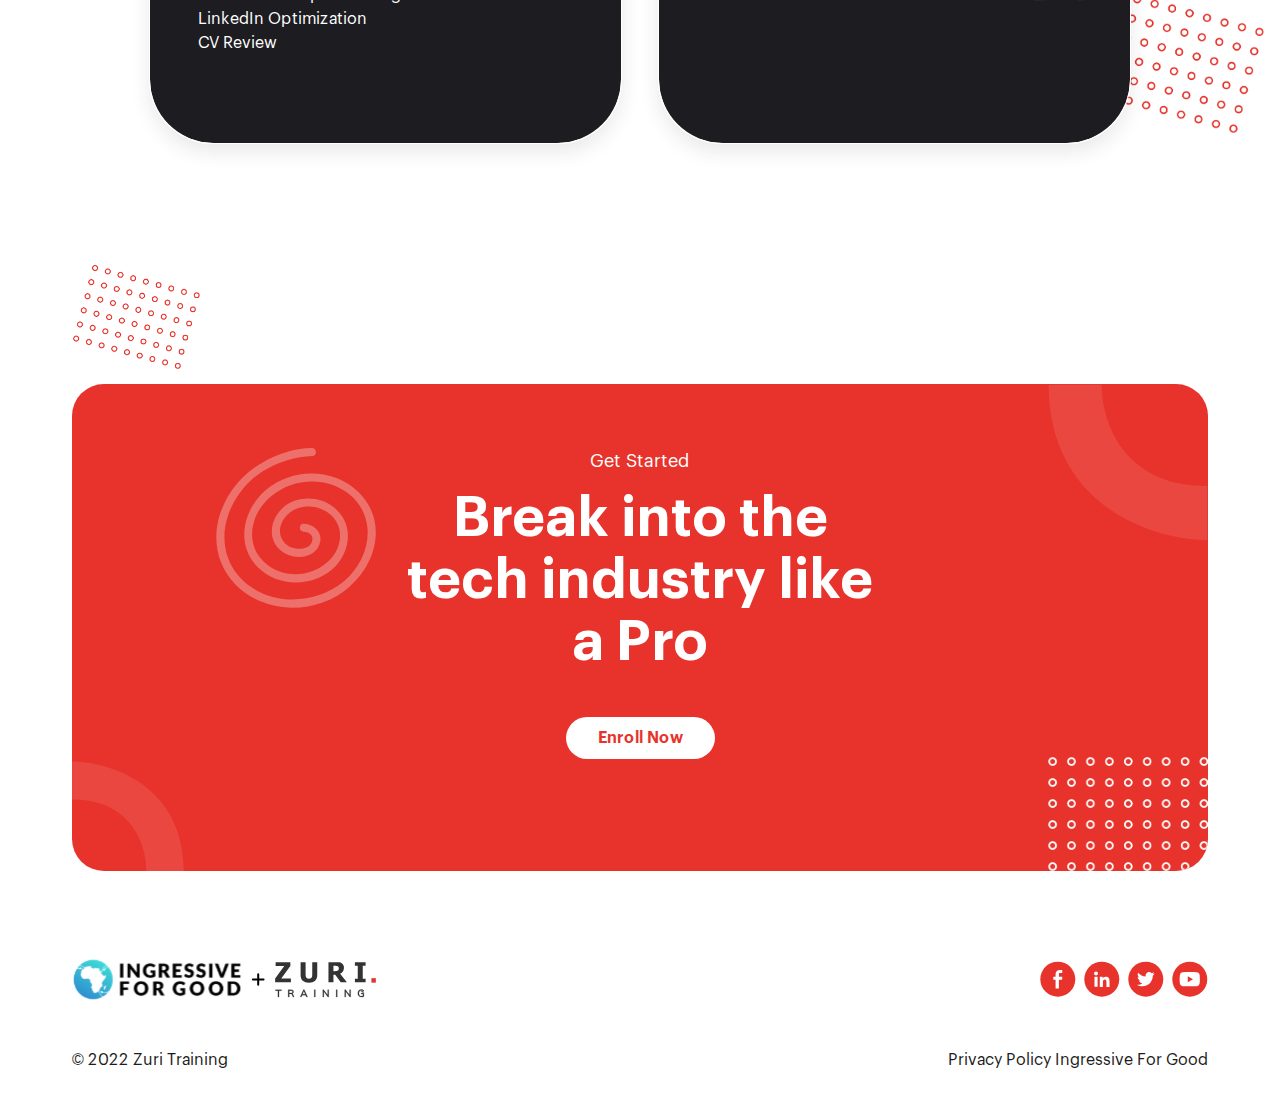
==== commit 609a4576: "Updated Index files, stylesheet and Resources" ====
--- a/page2/index.html
+++ b/page2/index.html
@@ -224,18 +224,68 @@
     </div>
   </section>
 
+  <div class="section__slice">
+    <hr />
+  </div>
+
   <section>
-    <img src="" alt="">
-    <p>Got Questions?</p>
-    <h2>Frequently Asked Questions</h2>
-    <h3>Would I have to pay to enroll for the training?</h3>
-    <h3>What are the things I would need to participate?</h3>
-    <h3>What happens if i join and I&apos;m not active?</h3>
-    <h3>Can I switch from the part-time track to full-time and vice versa?</h3>
-    <h3>Will I get paid?</h3>
-    <div>
-      <p>Still got questions?</p>
-      <button>Tweet them at us</button>
+    <div class="faq__section">
+      <div class="faq__twist">
+        <img src="../assets/img/page2/line-twist5.svg" alt="">
+      </div>
+      <p class="faq__teaser">Got Questions?</p>
+      <h1 class="faq__title">Frequently Asked Questions</h1>
+      <div  class="faq__wrapper">
+        <div class="faq__item">
+          <div class="faq__question">
+            <h3>Would I have to pay to enroll for the training&quest;</h3>
+            <img src="../assets/img/page2/plus.svg" alt="">
+          </div>
+          <div class="faq__answer">
+            <p>No, the program is completely free thanks to Ingressive For Good</p>
+          </div>
+        </div>
+        <div class="faq__item">
+          <div class="faq__question">
+            <h3>What are the things I would need to participate&quest;</h3>
+            <img src="../assets/img/page2/plus.svg" alt="">
+          </div>
+          <div class="faq__answer">
+            <p>You'll need a laptop, internet connection and the willingness to learn through collaboration and mentorship.</p>
+          </div>
+        </div>
+        <div class="faq__item">
+          <div class="faq__question">
+            <h3>What happens if i join and I&apos;m not active&quest;</h3>
+            <img src="../assets/img/page2/plus.svg" alt="">
+          </div>
+          <div class="faq__answer">
+            <p>Participants who join the program and stop engaging will be given the chance to catch up. You'll also be assigned a 'study-mate' and mentor to help you. However, there is the possibility of not being promoted to the next stage if you remain inactive for too long</p>
+          </div>
+        </div>
+        <div class="faq__item">
+          <div class="faq__question">
+            <h3>Can I switch from the part-time track to full-time and vice versa&quest;</h3>
+            <img src="../assets/img/page2/plus.svg" alt="">
+          </div>
+          <div class="faq__answer">
+            <p>Unfortunately, no, you cannot switch from part-time to full-time and vice-versa</p>
+          </div>  
+        </div>
+        <div class="faq__item">
+          <div class="faq__question">
+            <h3>Will I get paid&quest;</h3>
+            <img src="../assets/img/page2/plus.svg" alt="">
+          </div>
+          <div class="faq__answer">
+            <p>We reward some participants who complete tasks early, however, this is not a weekly reward. All the work that will be done during the program are hypothetical.</p>
+          </div>
+        </div>
+      </div>      
+      <div class="faq__enquiry">
+        <p>Still got questions?</p>
+        <button><img src="../assets/img/page2/tweet-icon.svg" alt="Share on Twitter"> Tweet them at us</button>
+      </div>
     </div>
   </section>
 
@@ -330,5 +380,7 @@
       </div>
     </div>
   </footer>
+
+  <script src="../assets/js/page2/index.js"></script>
 </body>
 </html>--- a/assets/css/page2-style.css
+++ b/assets/css/page2-style.css
@@ -17,7 +17,10 @@
 ================*/
 
 .header__wrapper {
-	padding: 1.5rem 4.5rem;
+    min-width: 100%;
+    padding: 1.5rem 4.5rem;
+    position: fixed;
+    z-index: 999;
     display: flex;
     align-items: center;
 	justify-content: space-between;
@@ -72,6 +75,7 @@
   PAGE TEASER SECTION
 ================*/
 .page__teaser {
+    padding-top: 7rem;
     position: relative;
     text-align: center;
 }
@@ -97,22 +101,22 @@
 .teaser__line {
 	width: 11rem;
     position: absolute;
-    top: 54%;
+    top: 63%;
     left: 52%;
 }
 
 .teaser__lady {
 	width: 24rem;
     position: absolute;
-    top: 32%;
-    left: 6.5%;
+    top: 38%;
+    left: 5%;
     z-index: -1;
 }
 
 .teaser__guy {
 	width: 22rem;
     position: absolute;
-    top: 28%;
+    top: 40%;
     right: 3%;
     z-index: -1;
 }
@@ -138,7 +142,7 @@
 .teaser__twist {
 	width: 5rem;
 	position: absolute;
-	bottom: -24.5%;
+	bottom: -19%;
     left: 53%;
 }
 
@@ -231,7 +235,7 @@
     position: relative;
     border-radius: 1.25rem;
     background: rgb(255, 255, 255);
-    transition: transform 0.4s ease-in-out;
+    transition: transform 0.7s ease-in-out;
     box-shadow: 0px 0.75rem 1.25rem rgba(43, 37, 36, 0.1);
 }
 
@@ -341,7 +345,7 @@
 	align-items: center;
 	border: 2px white solid;
 	border-radius: 9rem;
-    transition: padding  0.4s ease-in-out;
+    transition: padding  0.7s ease-in-out;
 }
 
 .alt__btns:hover {
@@ -359,7 +363,7 @@
     position: absolute;
     top: 12%;
     left: 4%;
-    transition: all 0.4s ease-in-out;
+    transition: all 0.7s ease-in-out;
 }
 
 .section4__lady {
@@ -372,7 +376,7 @@
 ================*/
 
 .program__area {
-    padding: 2rem 4.5rem;
+    padding: 2rem 4.5rem 0;
     position: relative;
 }
 
@@ -470,10 +474,105 @@
 	background: rgb(231, 51, 43);
 }
 
-/*================
-  SECTION 5
-================*/
-
+.section__slice {
+    padding: 0 4.5rem;
+    color: rgba(81, 73, 73, 0.3);
+}
+
+/*================
+  FAQ
+================*/
+
+.faq__section {
+    position: relative;
+}
+
+.faq__teaser {
+    padding: 6.5rem 3.5rem 0;
+    font-size: 1.5rem;
+    color: rgb(231, 51, 43);
+    text-align: center;
+}
+
+.faq__title {
+    padding: 0 3.5rem 6rem;
+    font-size: 2.5rem;
+    text-align: center;
+}
+
+.faq__twist {
+    width: 8rem;
+    position: absolute;
+    top: 3rem;
+    left: 16%;
+}
+
+.faq__wrapper {
+    max-width: 75%;
+    margin: 0 auto;
+}
+
+.faq__item {
+    width: 100%;
+    border: 0.05rem rgba(81, 73, 73, 0.3) solid;
+    cursor: pointer;
+}
+
+.faq__question {
+    padding: 1.5rem;
+    display: flex;
+    justify-content: space-between;
+    align-items: center;
+}
+
+.faq__question img {
+    width: 1rem;
+}
+
+/* .faq__question h3 {
+    padding: 1.5rem;
+} */
+
+.faq__answer {
+    max-height: 0;
+    overflow: hidden;
+    transition: max-height 0.7s ease-in-out;
+}
+
+.faq__answer p {
+    padding: 0rem 1.5rem 1.5rem;
+    font-size: 1rem;
+}
+
+.faq__item.show .faq__answer {
+    max-height: 10rem;
+}
+
+.faq__enquiry {
+    padding: 4.5rem 0 1rem;
+    display: flex;
+    justify-content: center;
+    align-items: center;
+    gap: 1rem;
+}
+
+.faq__enquiry button {
+    padding: 0.75rem 2.5rem;
+    display: flex;
+    gap: 0.5rem;
+    justify-content: center;
+    align-items: center;
+    border: none;
+    border-radius: 2.5rem;
+    font-size: 1rem;
+    font-weight: 600;
+    color: rgb(255, 255, 255);
+    background: rgb(231, 51, 43);
+}
+
+.faq__enquiry img {
+    width: 1.5rem;
+}
 
 /*================
   SECTION 6
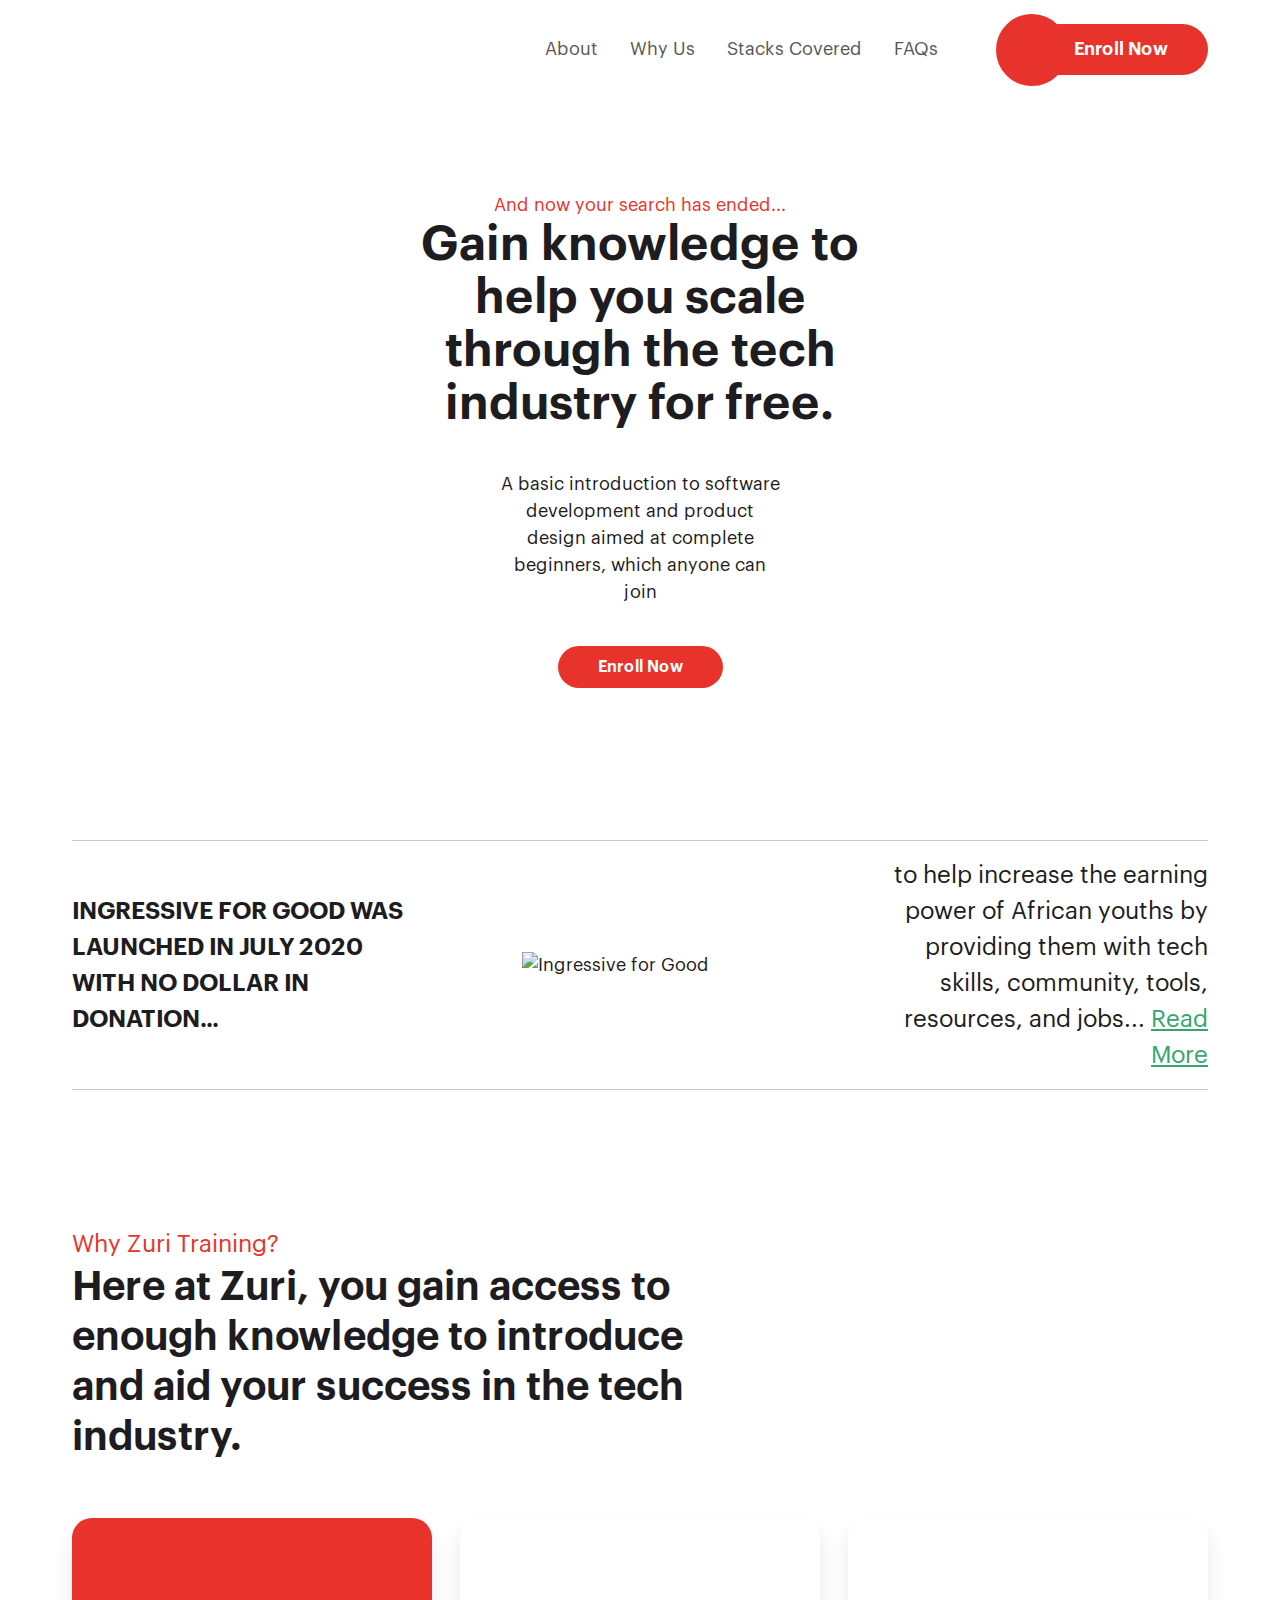
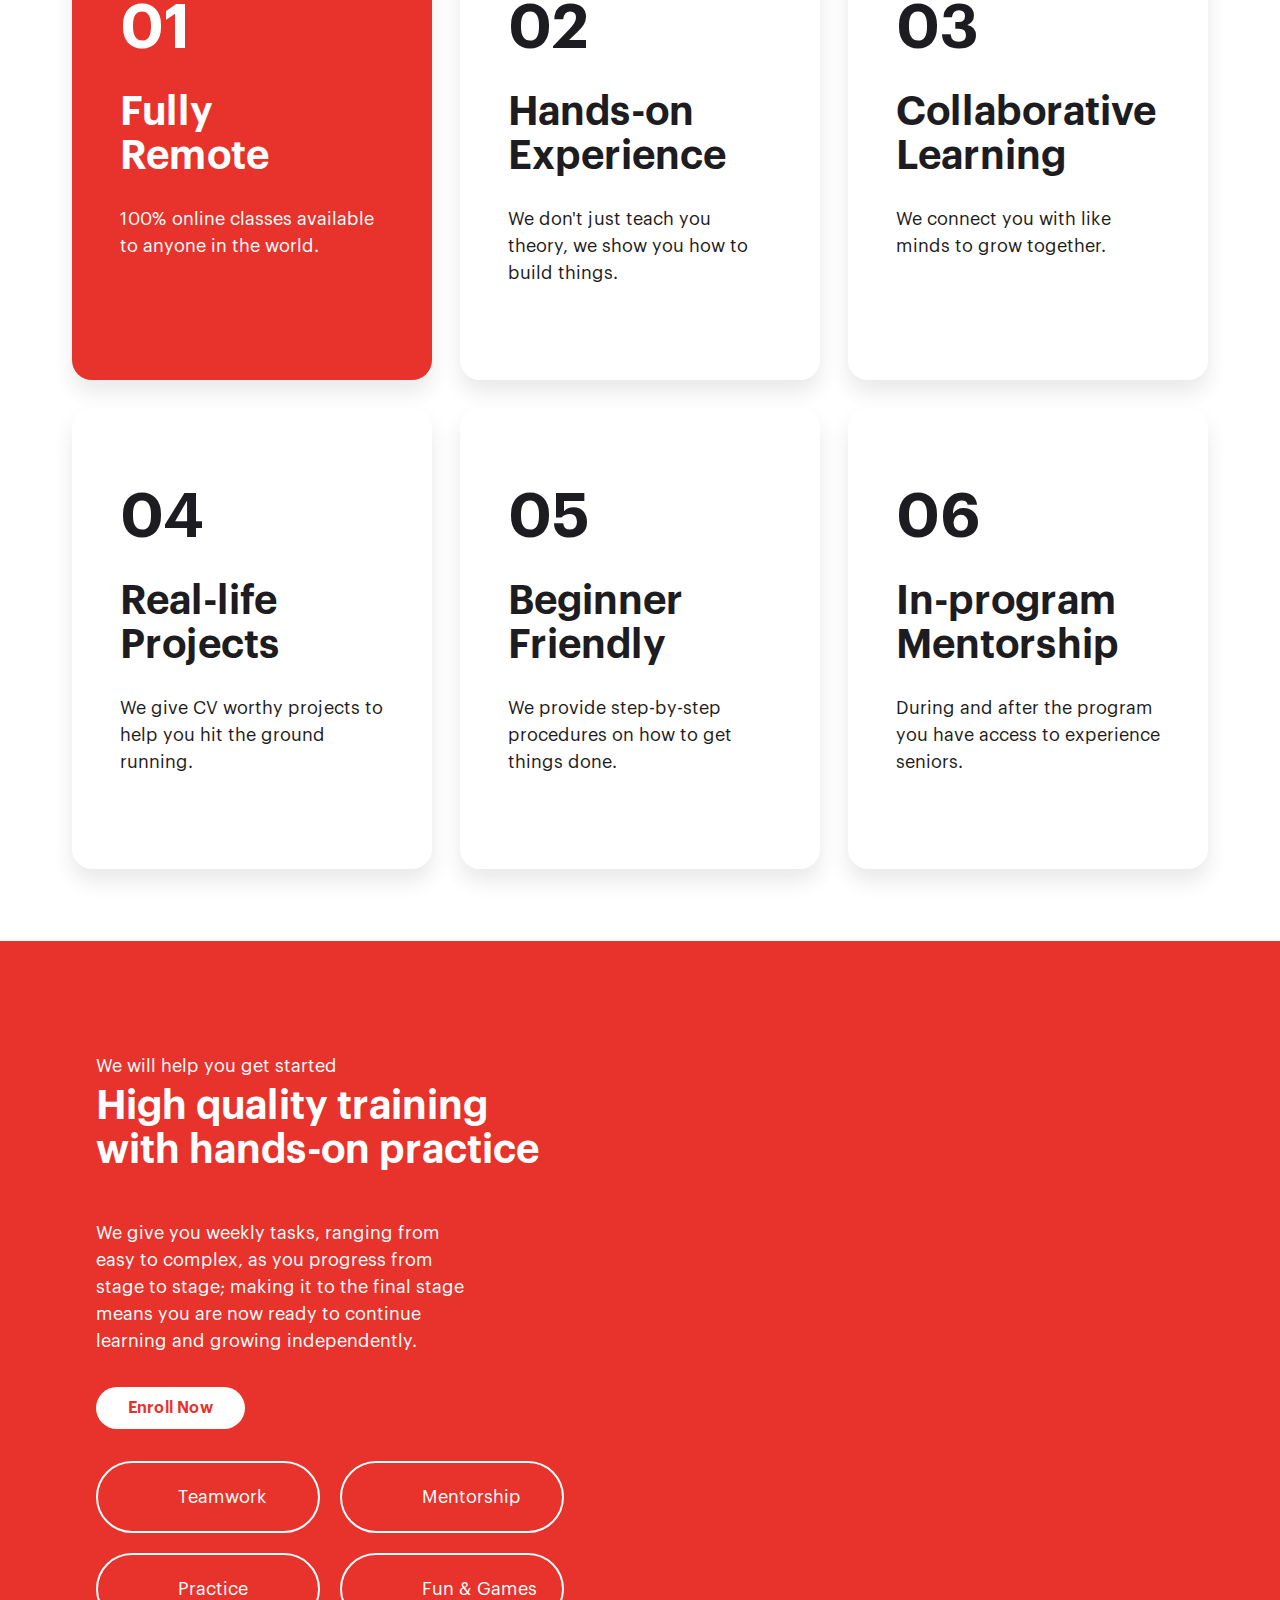
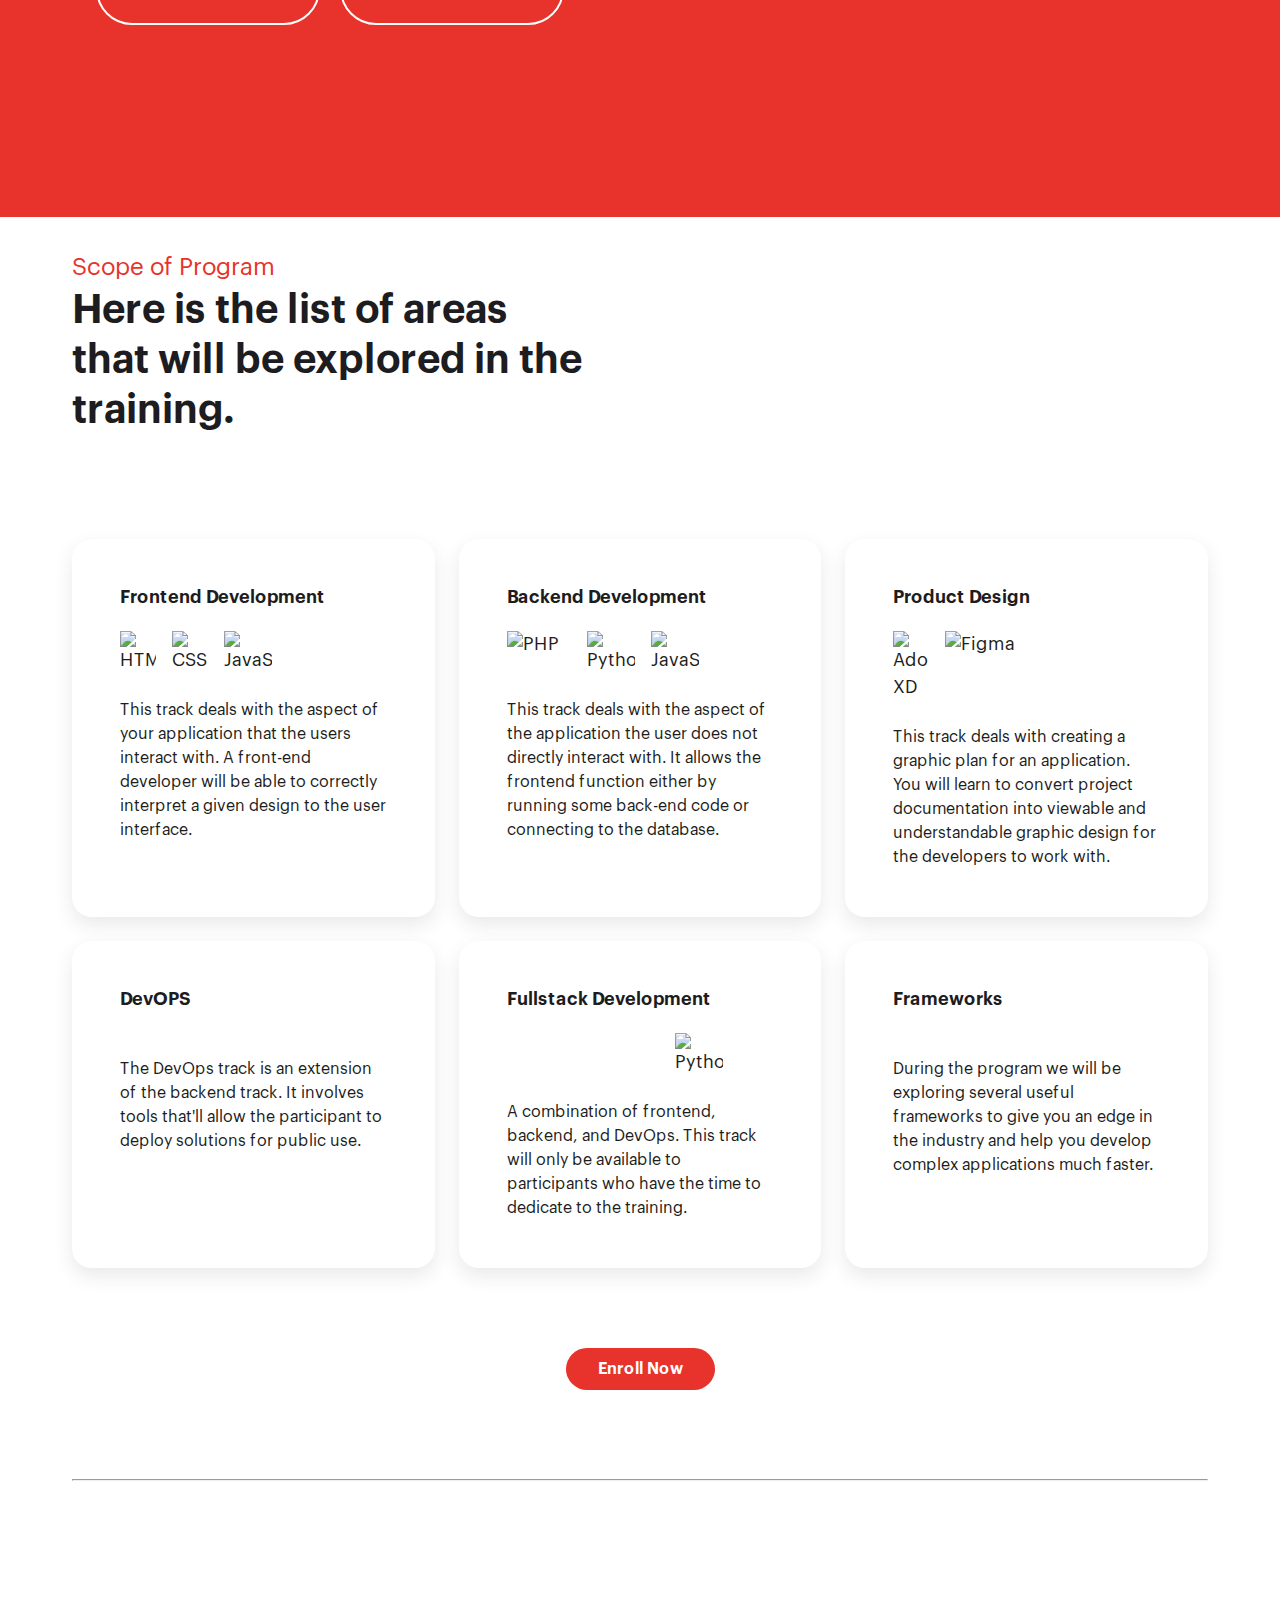
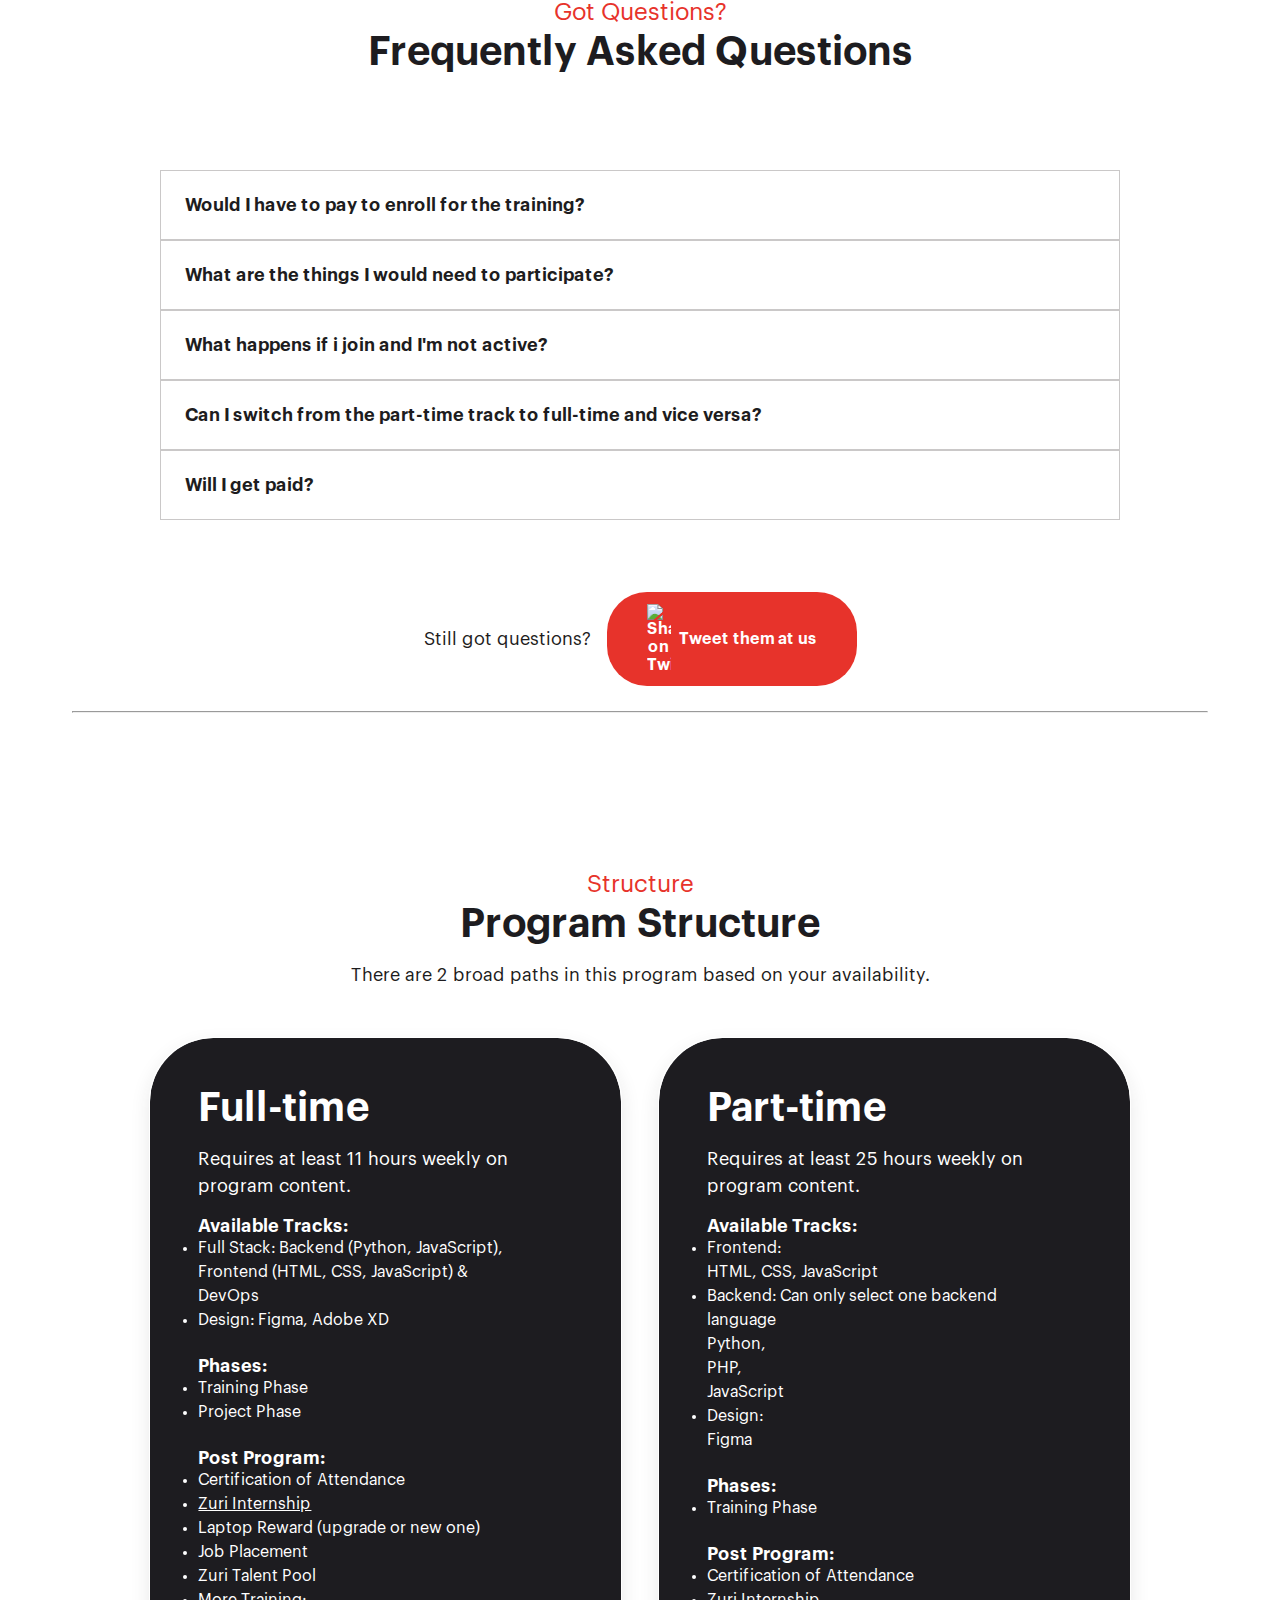
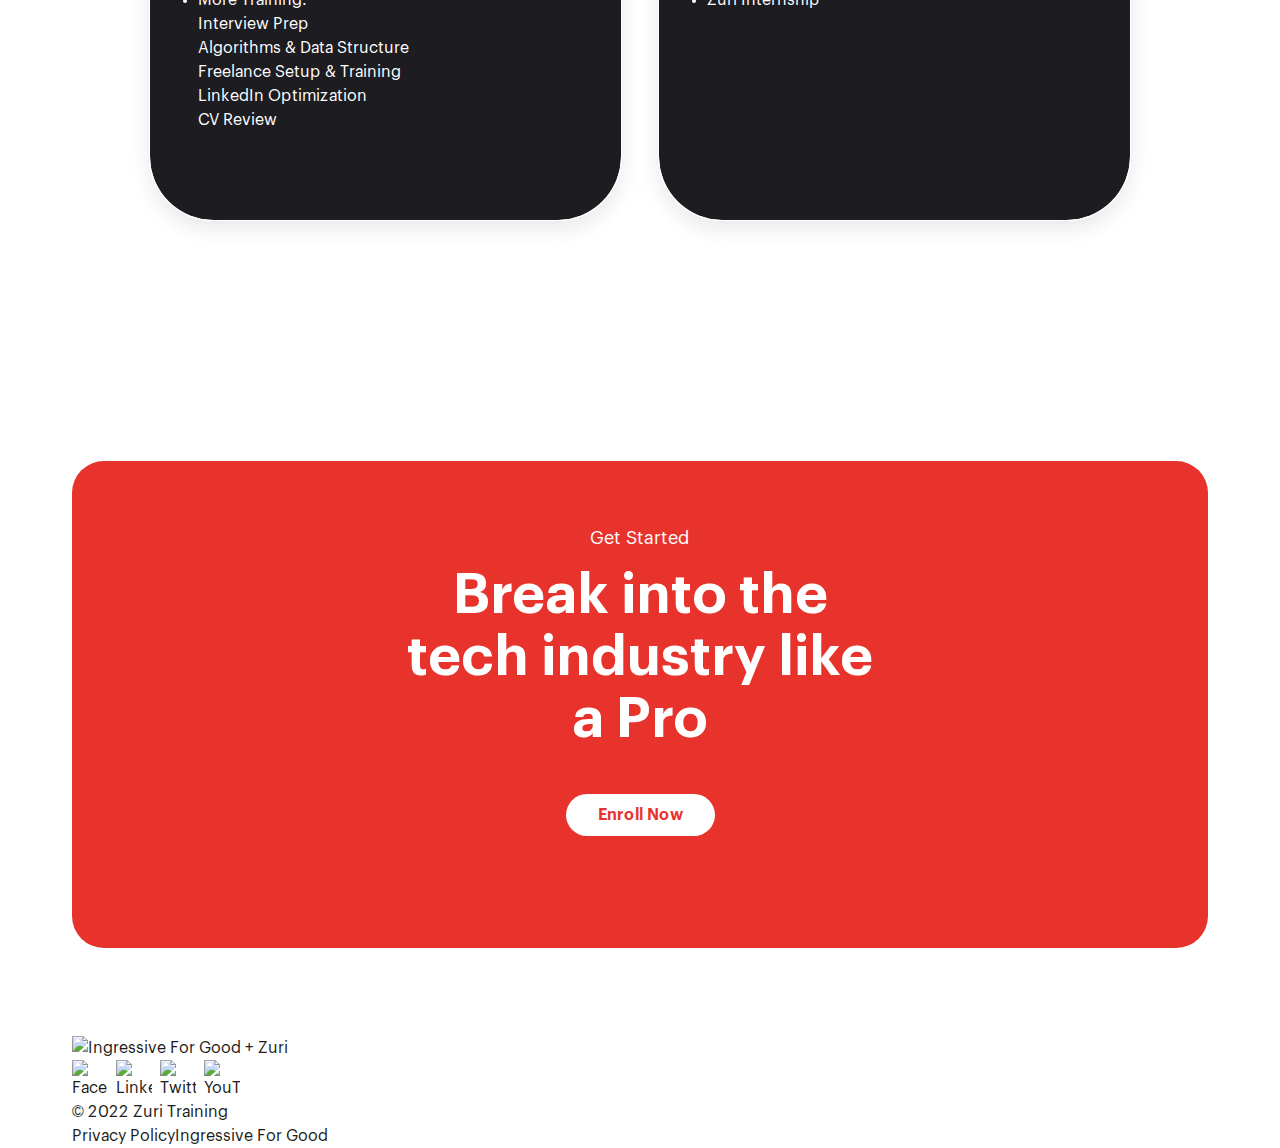
==== commit 303f5a32: "Updated Index files and README" ====
--- a/page2/index.html
+++ b/page2/index.html
@@ -44,13 +44,13 @@
       <img src="../assets/img/page2/line.svg" alt="">
     </div>
     <div class="teaser__lady">
-      <img src="../assets/img/page2/tech-lady.jpg" alt="">
+      <img src="../assets/img/page2/tech-lady.png" alt="">
     </div>
     <div class="last-of-type">
       <p>A basic introduction to software development and product design aimed at complete beginners, which anyone can join</p>
     </div>
     <div class="teaser__guy">
-      <img src="../assets/img/page2/tech-guy.jpg" alt="">
+      <img src="../assets/img/page2/tech-guy.png" alt="">
     </div>
     <div class="guy__icon">
       <img src="../assets/img/page2/maleface.svg" alt="">
@@ -65,7 +65,7 @@
     <div class="section2__wrapper">
       <p>INGRESSIVE FOR GOOD WAS LAUNCHED IN JULY 2020 WITH NO DOLLAR IN DONATION...</p>
       <div class="sponsor__logo">
-        <img src="../assets/img/page2/i4good.jpg" alt="Ingressive for Good">
+        <img src="../assets/img/page2/i4good.png" alt="Ingressive for Good">
       </div>
       <p>to help increase the earning power of African youths by providing them with tech skills, community, tools, resources, and jobs... <span class="read__link"><a>Read More</a></span></p>
     </div>
@@ -288,6 +288,10 @@
       </div>
     </div>
   </section>
+
+  <div class="section__slice">
+    <hr />
+  </div>
 
   <section class="section6">
     <div class="section6__star">
@@ -363,21 +367,19 @@
   </section>
 
   <footer class="page__footer">
-    <div class="footer__row1">
+    <div class="footer__logo">
       <img src="../assets/img/page2/sponsor-logo.svg" alt="Ingressive For Good &plus; Zuri">
-      <div class="social__link">
-        <img src="../assets/img/page2/fb2.svg" alt="Facebook"><!-- 
-         --><img src="../assets/img/page2/linkedin2.svg" alt="LinkedIn"><!-- 
-         --><img src="../assets/img/page2/tweet2.svg" alt="Twitter"><!-- 
-         --><img src="../assets/img/page2/youtube2.svg" alt="YouTube">
-      </div>
-    </div>
-    <div class="footer__row2">
-      <small>&copy; 2022 Zuri Training</small>
-      <div>
-        <a href="">Privacy Policy</a>
-        <a href="">Ingressive For Good</a>
-      </div>
+    </div>
+    <div class="social__link">
+      <img src="../assets/img/page2/fb2.svg" alt="Facebook">
+       <img src="../assets/img/page2/linkedin2.svg" alt="LinkedIn">
+       <img src="../assets/img/page2/tweet2.svg" alt="Twitter">
+       <img src="../assets/img/page2/youtube2.svg" alt="YouTube">
+    </div>
+    <small>&copy; 2022 Zuri Training</small>
+    <div class="footer__copy">
+      <a href="">Privacy Policy</a><!-- 
+       --><a href="">Ingressive For Good</a>
     </div>
   </footer>
 
